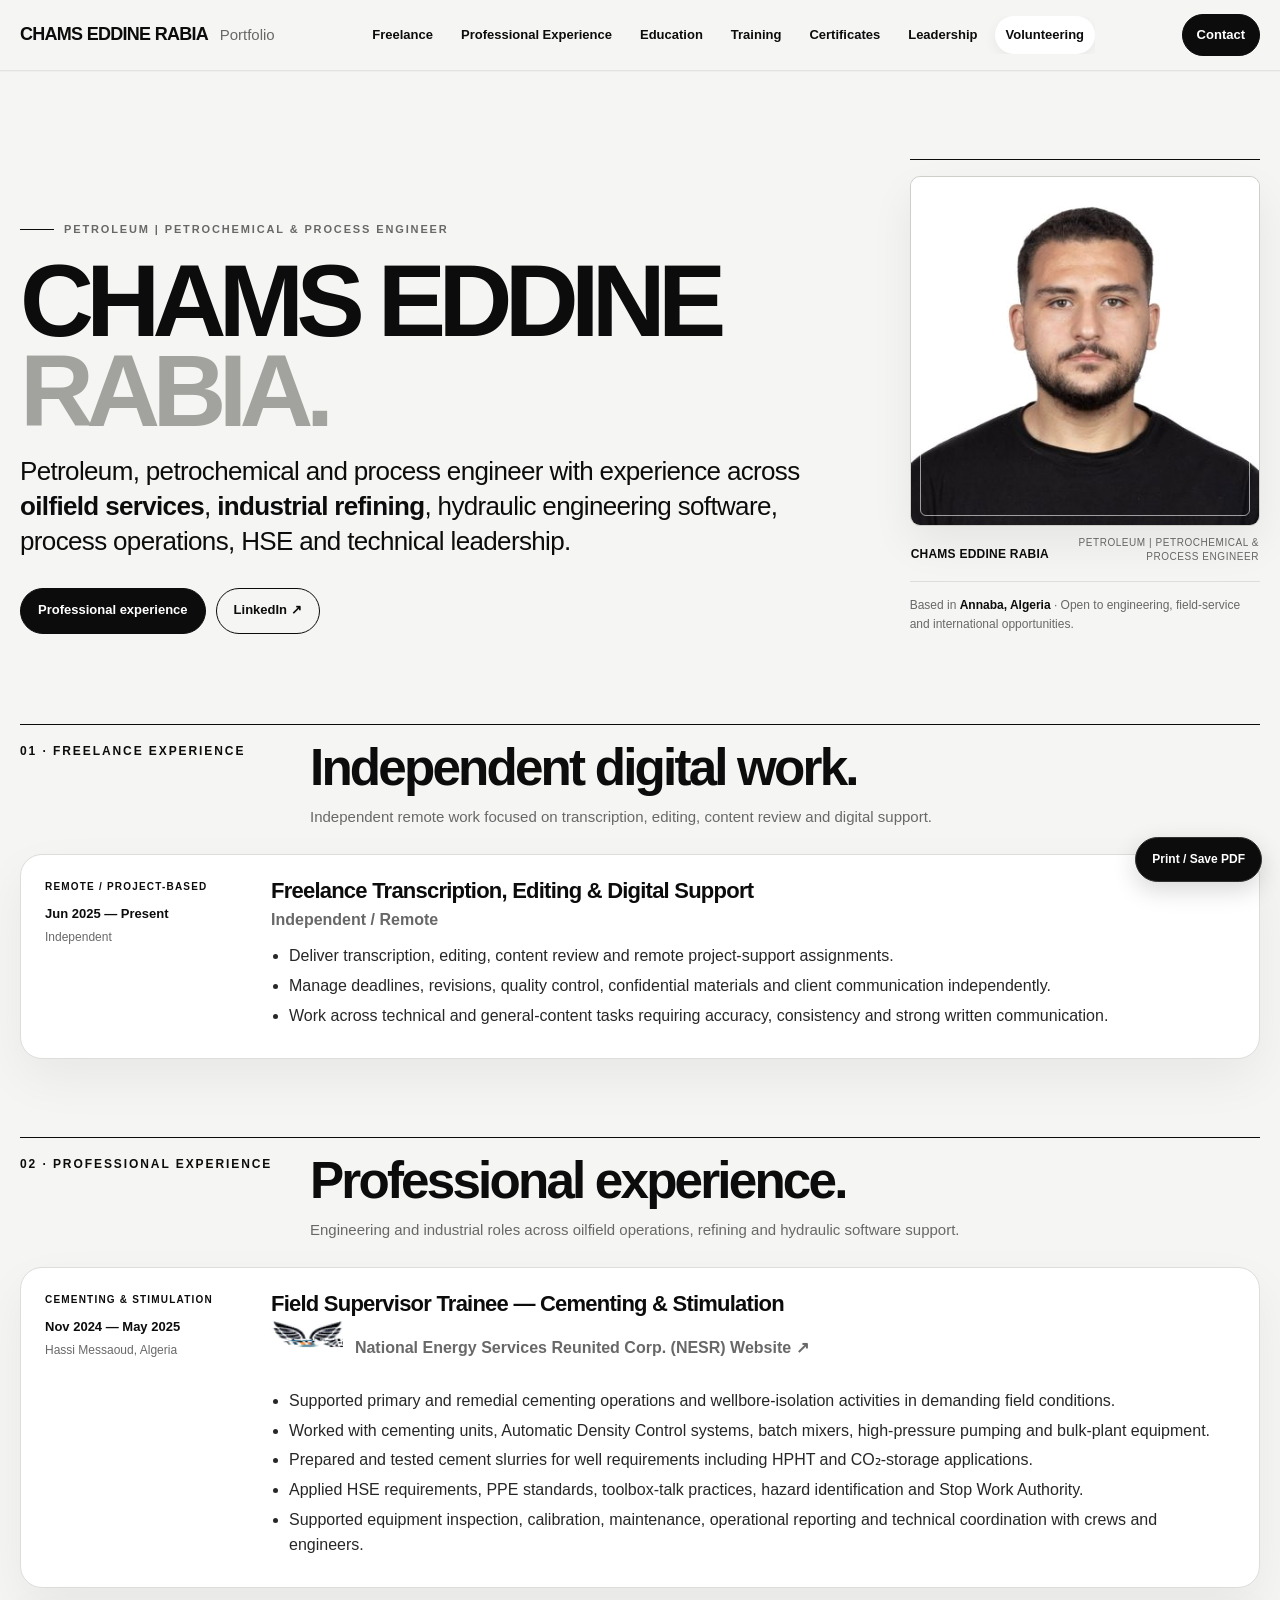
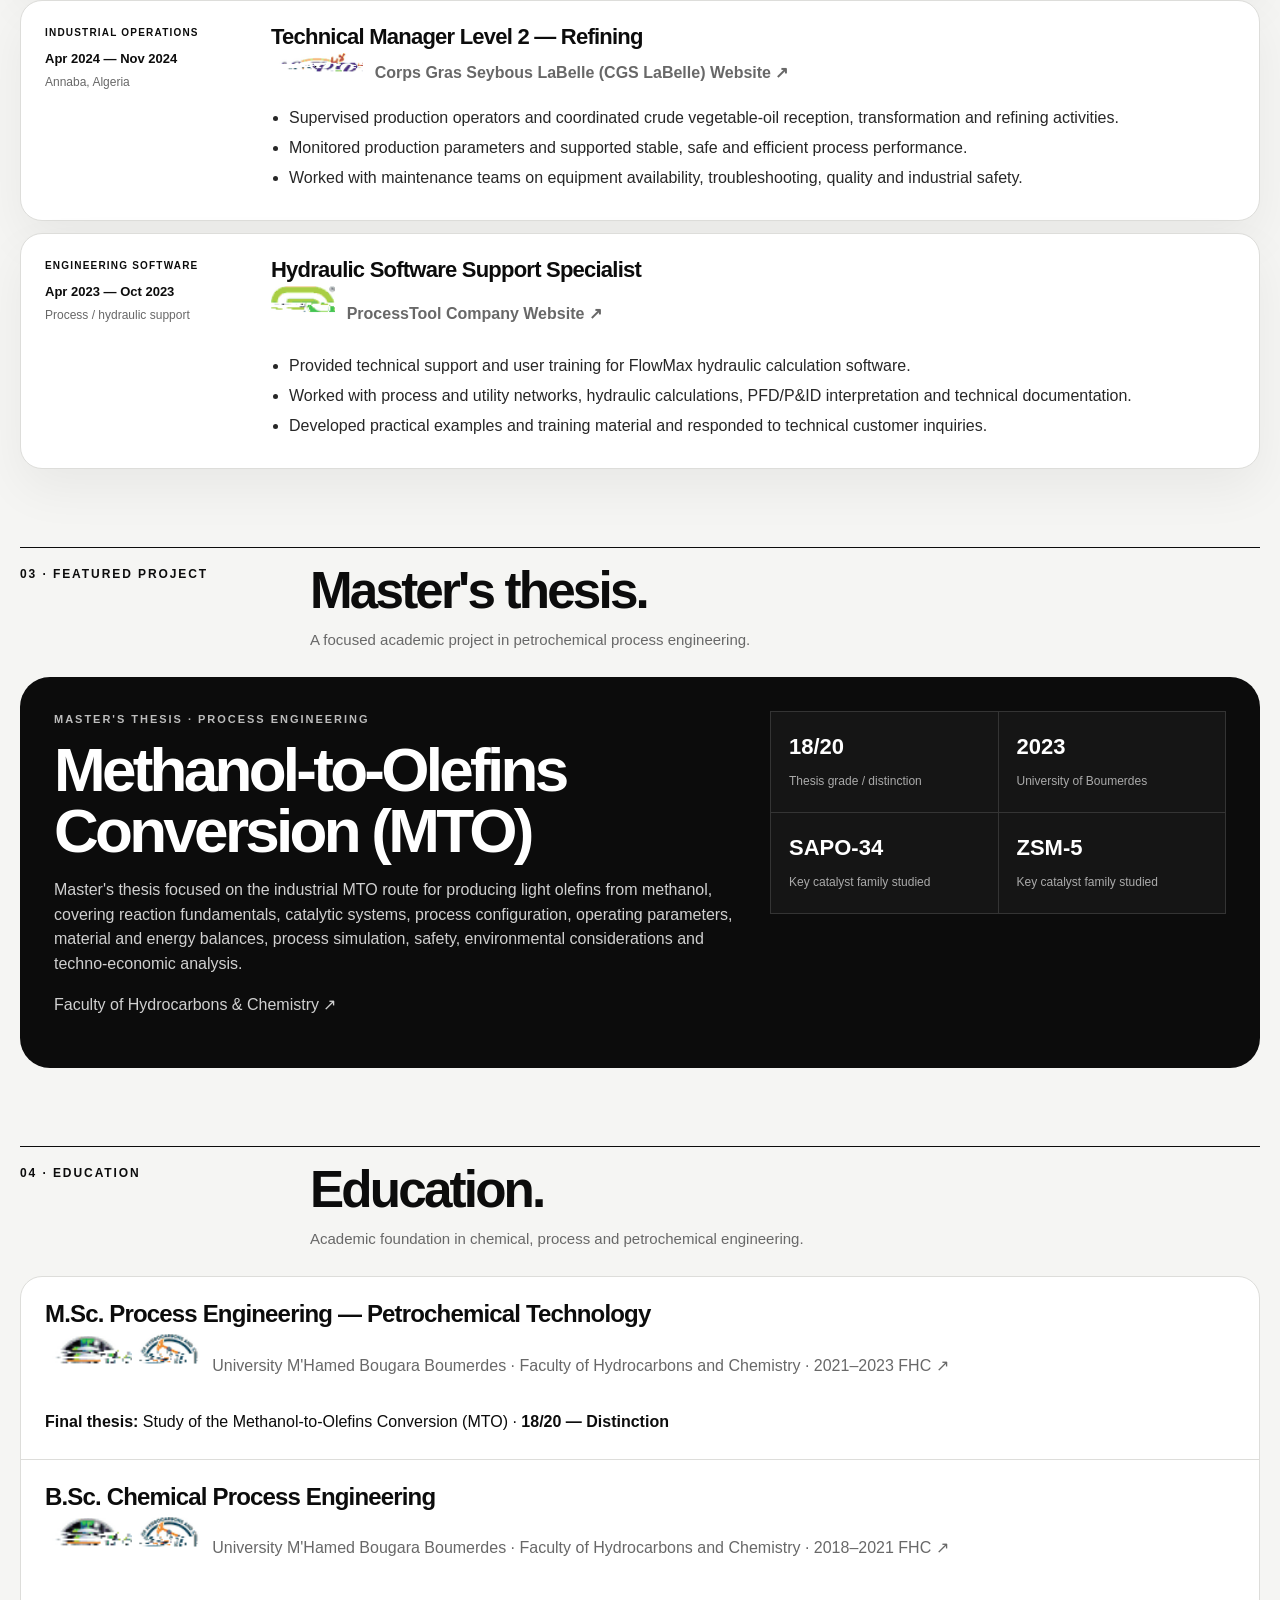
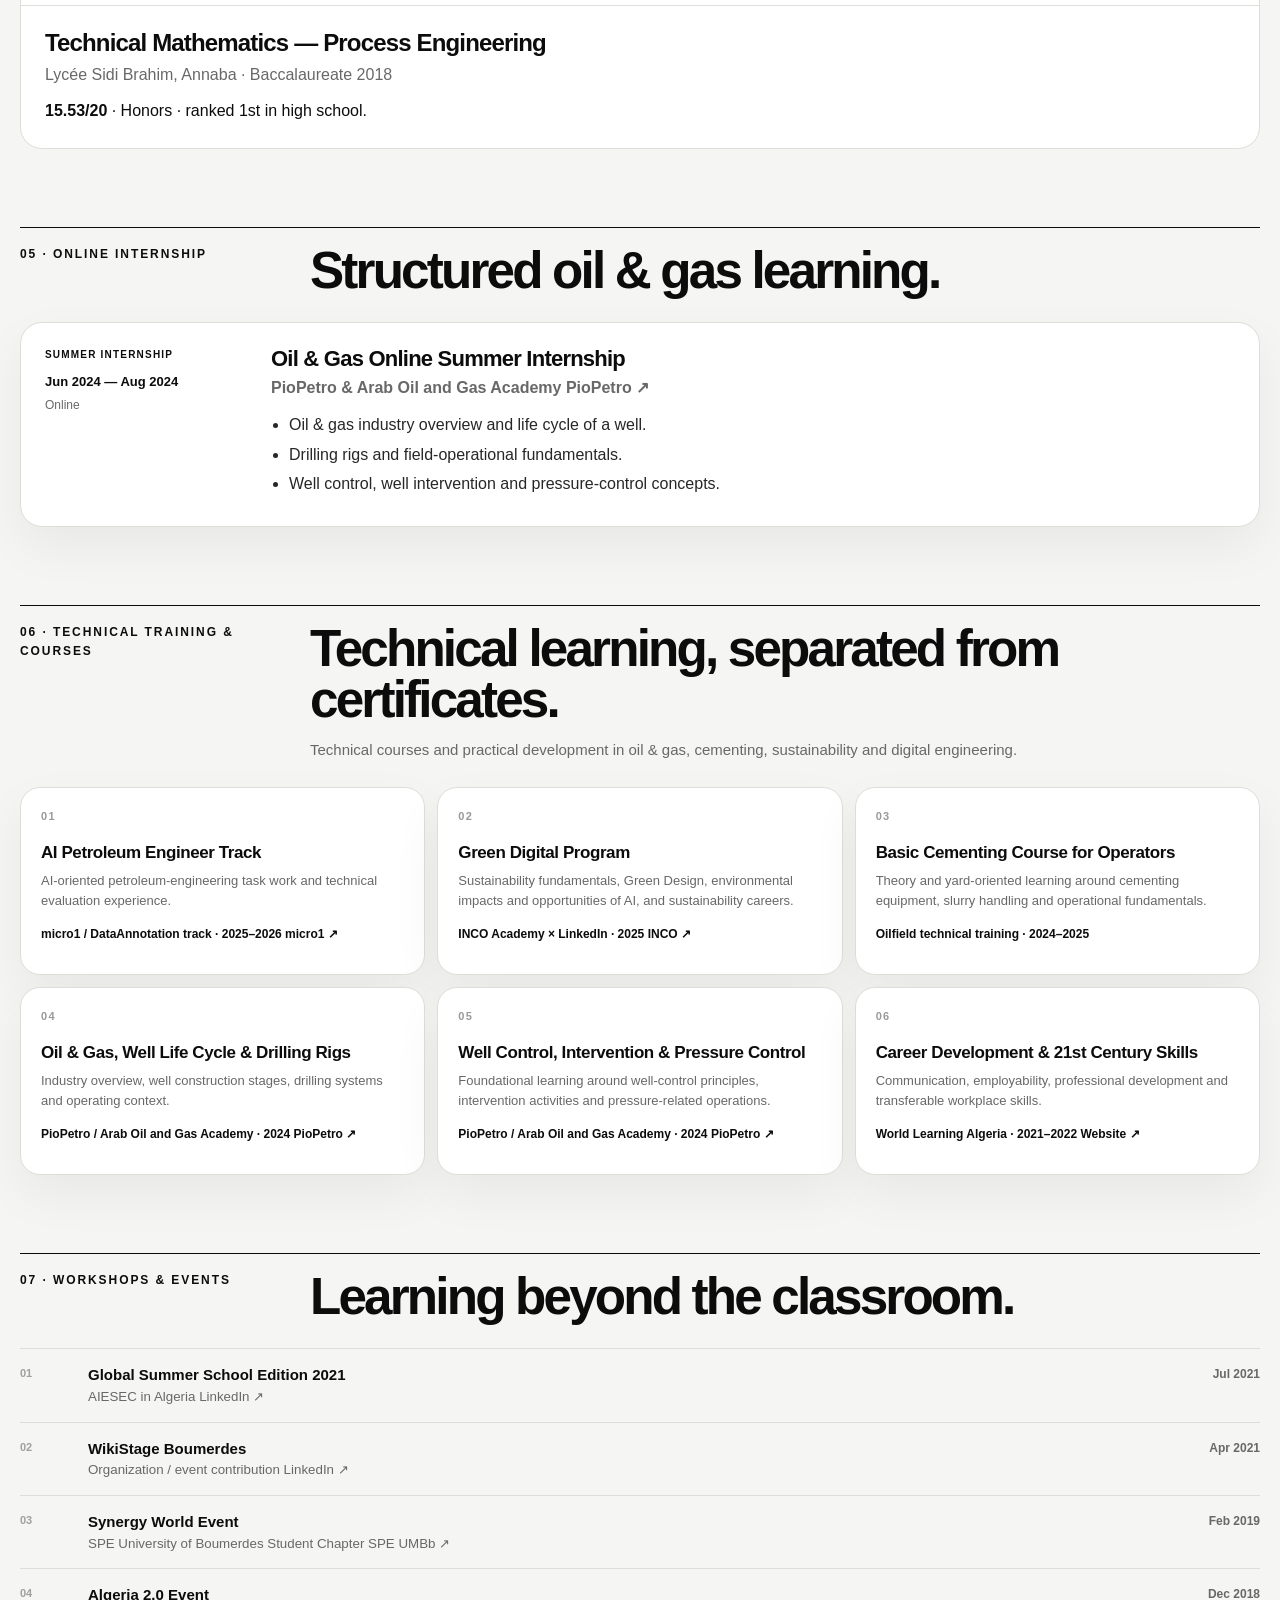
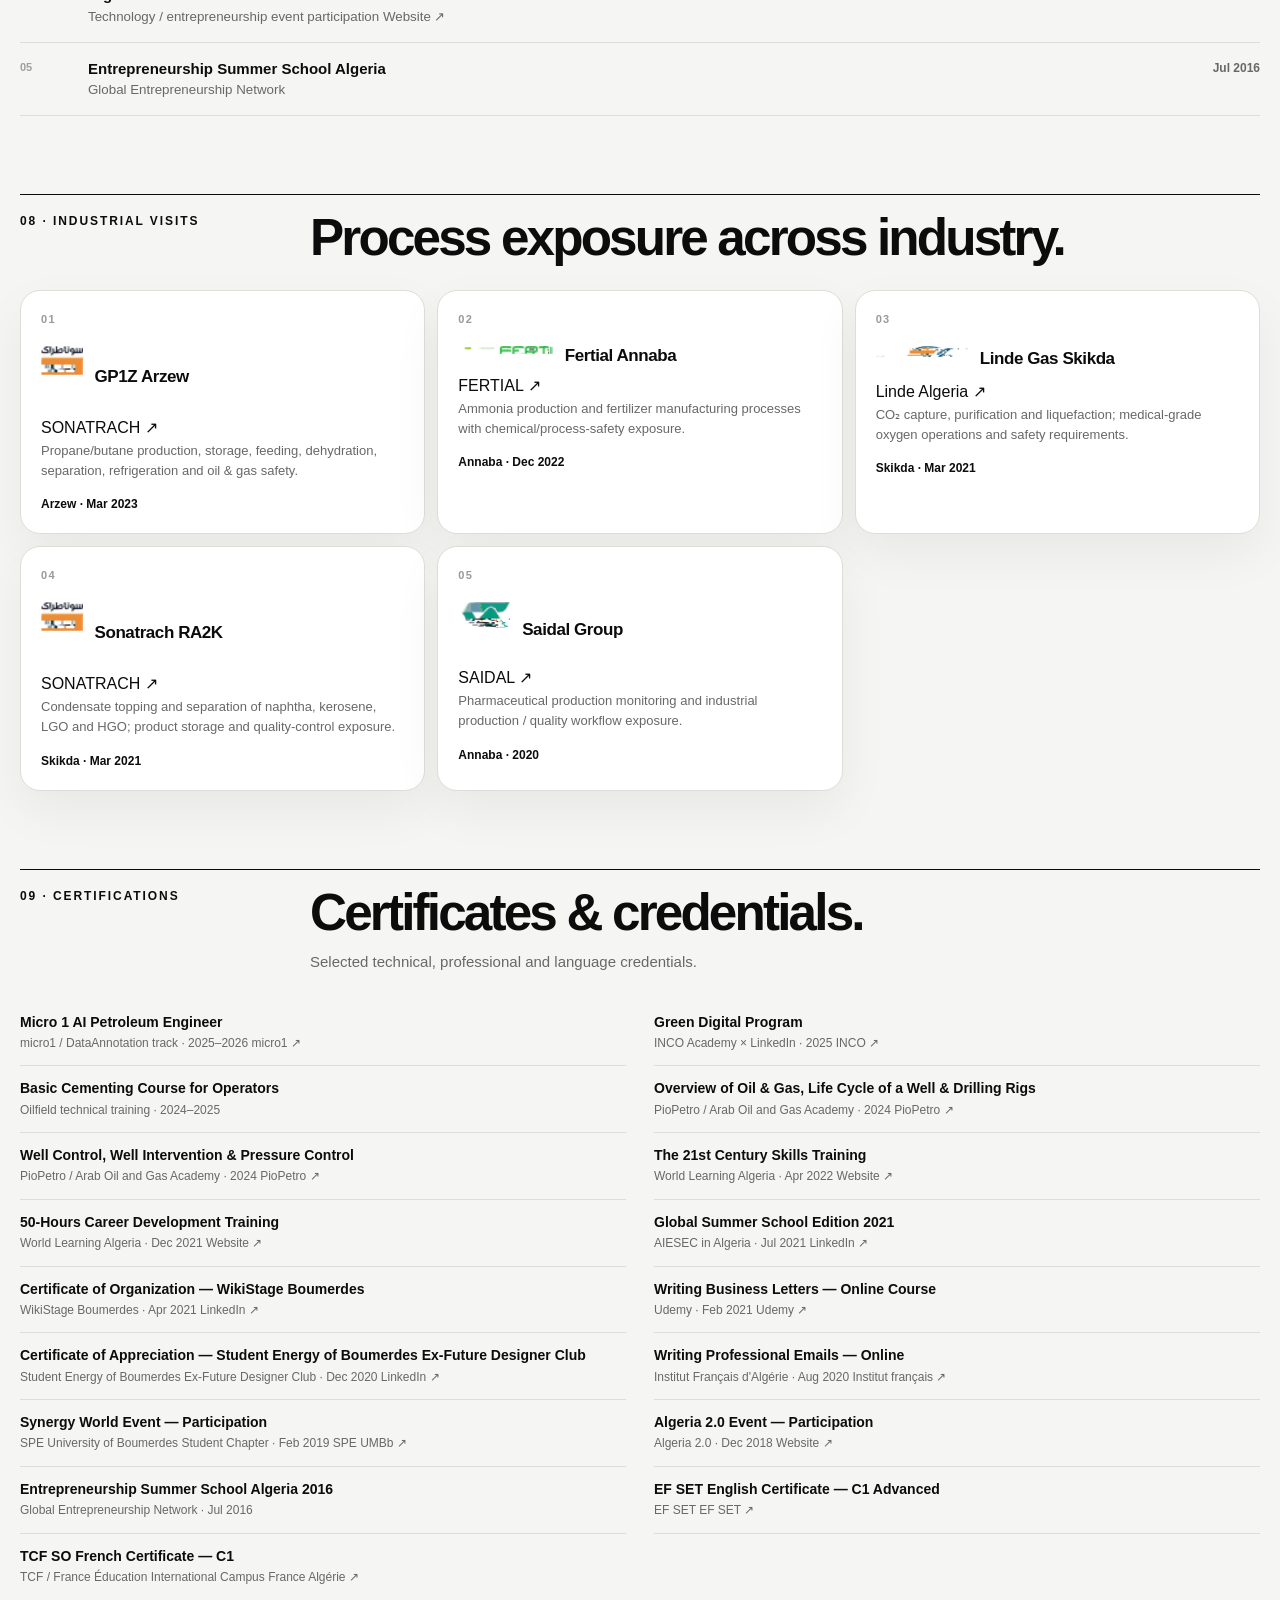
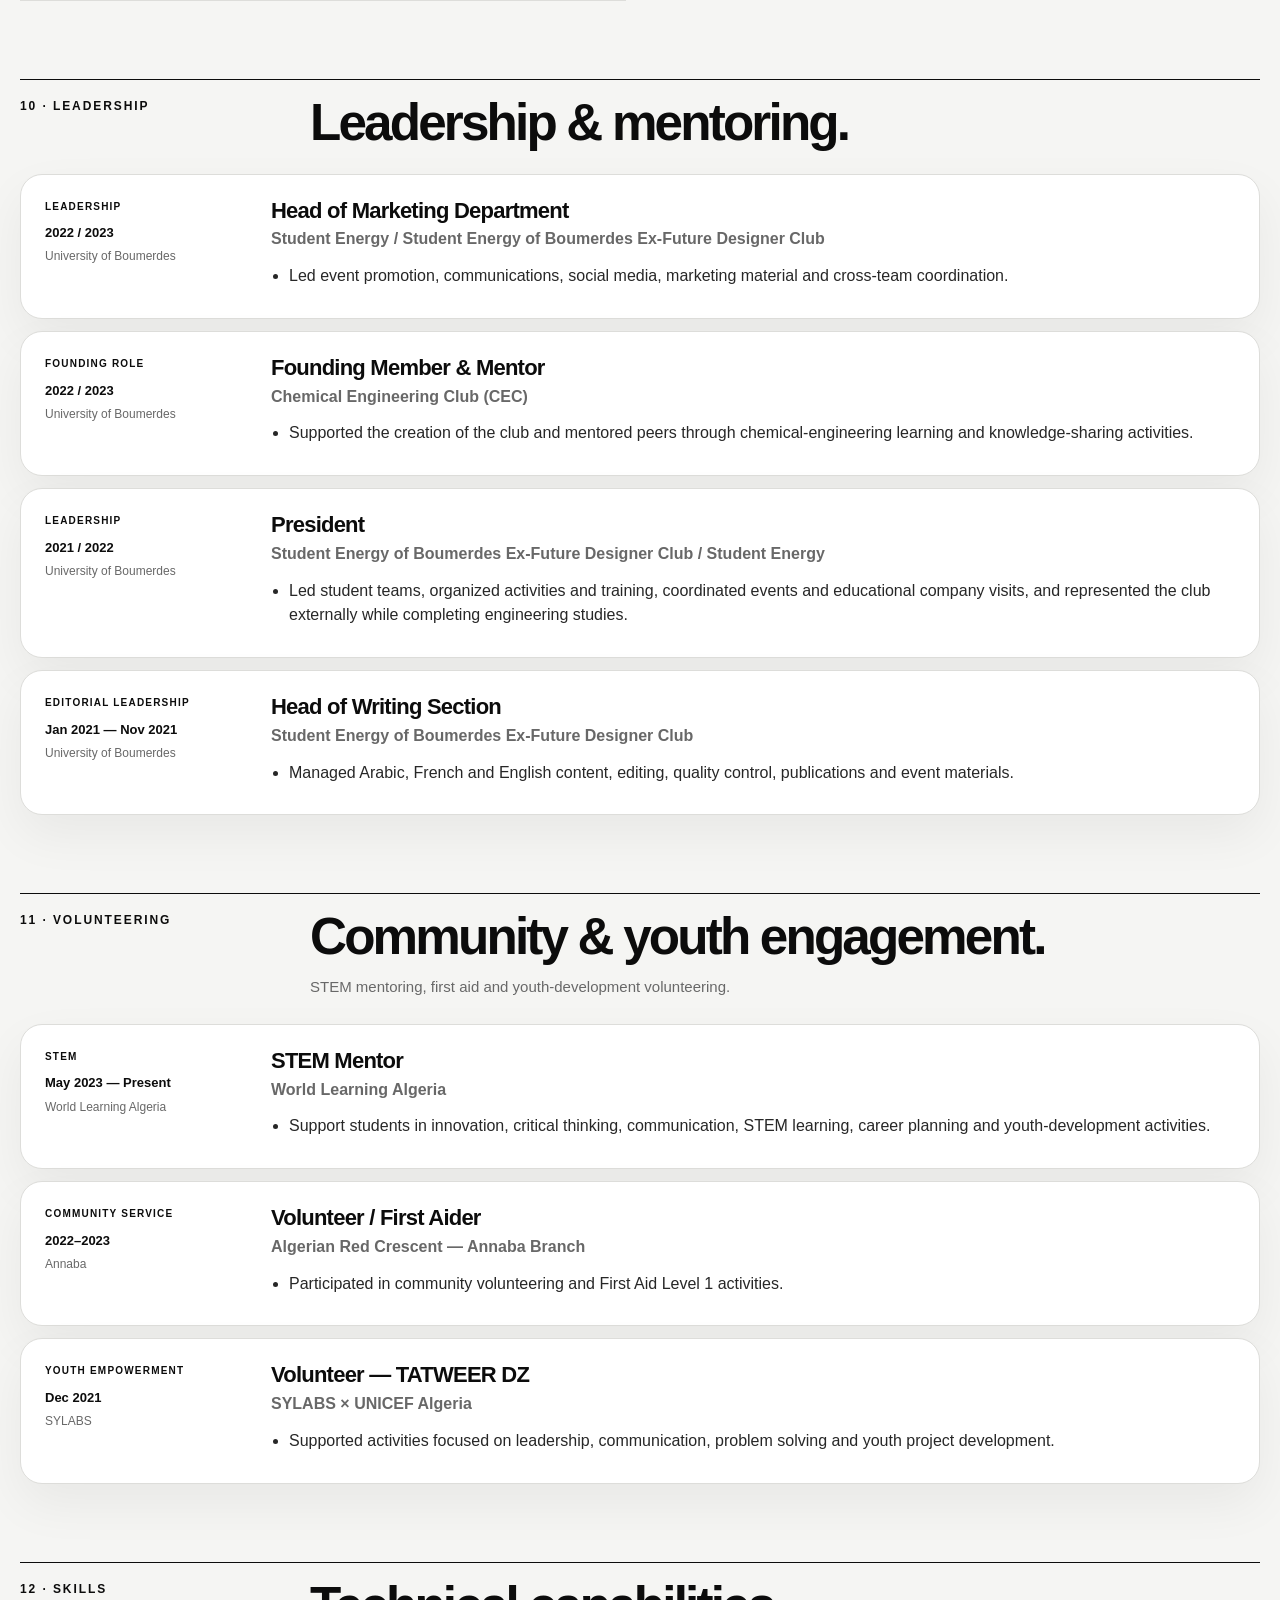
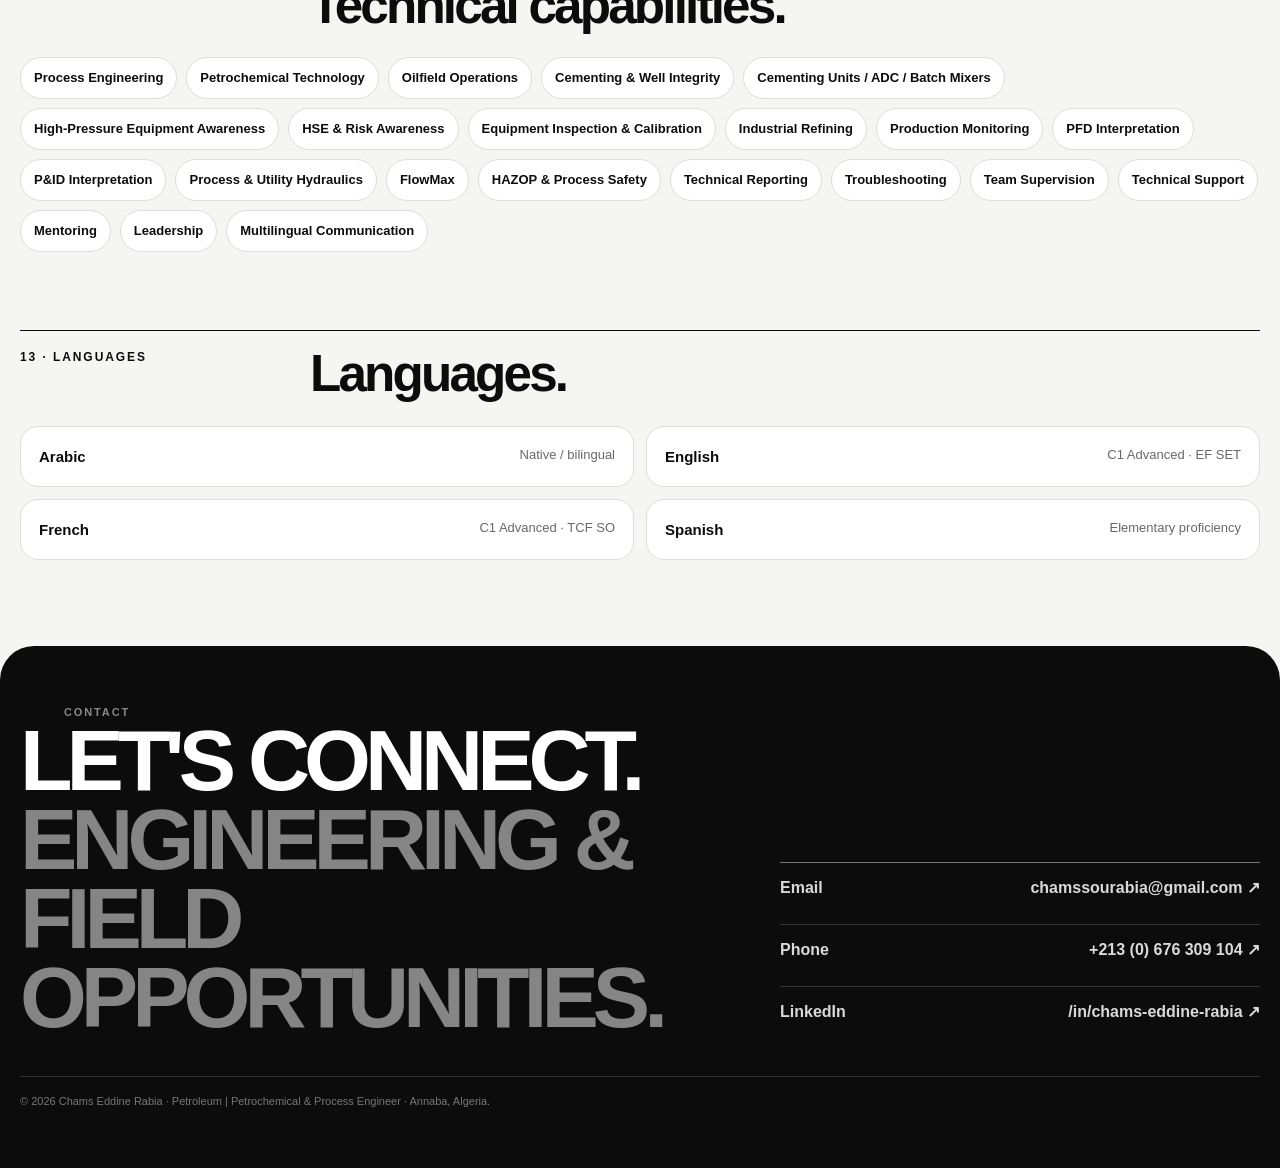
==== index.html @ 37d0efb0 "Force fresh logo assets on GitHub Pages" ====
<!DOCTYPE html>
<html lang="en">
<head>
<meta charset="UTF-8">
<meta name="viewport" content="width=device-width, initial-scale=1.0">
<meta name="theme-color" content="#0a0a0a">
<title>Chams Eddine Rabia | Petroleum | Petrochemical & Process Engineer</title>
<meta name="description" content="Professional digital portfolio of Chams Eddine Rabia — Petroleum | Petrochemical & Process Engineer with oilfield, refining, hydraulic software, technical training and leadership experience.">
<link rel="stylesheet" href="styles.css?v=20260911-3">
<link rel="stylesheet" href="enhancements.css?v=20260911-3">
<link rel="stylesheet" href="assets/logos/logos.css?v=20260911-3">
</head>
<body>
<div id="site-root"></div>
<script src="assets/photo.js?v=20260911-3"></script>
<script src="assets/logos/logos.js?v=20260911-3"></script>
<script src="enhancements.js?v=20260911-3"></script>
<script>
(async function(){
  const v='20260911-3';
  const files=["fragments/part-1.html","fragments/part-2.html","fragments/part-3.html","fragments/part-4.html","fragments/part-5.html"];
  const html=(await Promise.all(files.map(f=>fetch(f+'?v='+v,{cache:'no-store'}).then(r=>{if(!r.ok) throw new Error(f); return r.text();})))).join("\n");
  document.getElementById('site-root').innerHTML=html;
  const img=document.getElementById('profile-photo');
  if(img&&window.__profilePhoto) img.src='data:image/jpeg;base64,'+window.__profilePhoto;
  if(window.applyPortfolioLogos) window.applyPortfolioLogos();
  if(window.initPortfolioEnhancements) window.initPortfolioEnhancements();
})().catch(function(e){document.getElementById('site-root').innerHTML='<main style="font-family:Arial;padding:40px">Portfolio failed to load. Please refresh.</main>'; console.error(e);});
</script>
</body>
</html>
---- styles.css ----
:root{--bg:#f5f5f3;--paper:#ffffff;--ink:#0c0c0c;--muted:#686868;--line:#ddddda;--soft:#f2f2ef;--accent:#111111;--max:1240px;--radius:22px;--shadow:0 20px 50px rgba(0,0,0,.055);}*{box-sizing:border-box}html{scroll-behavior:smooth}body{margin:0;background:var(--bg);color:var(--ink);font-family:Inter,"Helvetica Neue",Arial,sans-serif;line-height:1.55;-webkit-font-smoothing:antialiased;}a{color:inherit;text-decoration:none}a:hover{opacity:.62}button{font:inherit}.shell{width:min(var(--max),calc(100% - 40px));margin:auto;}.topbar{position:sticky;top:0;z-index:50;background:rgba(245,245,243,.93);backdrop-filter:blur(18px);border-bottom:1px solid rgba(0,0,0,.08);}.topbar-inner{height:70px;display:flex;align-items:center;justify-content:space-between;gap:18px;}.brand{font-weight:900;letter-spacing:-.04em;font-size:18px;}.brand small{font-weight:500;color:var(--muted);margin-left:8px;letter-spacing:0;}.menu{display:flex;align-items:center;gap:6px;overflow:auto;scrollbar-width:none;}.menu::-webkit-scrollbar{display:none}.menu a{white-space:nowrap;font-size:13px;font-weight:700;padding:9px 11px;border-radius:999px;}.menu a:hover{background:#fff;opacity:1}.header-cta{border:1px solid var(--ink);background:var(--ink);color:white;padding:10px 14px;border-radius:999px;font-weight:800;font-size:13px;white-space:nowrap;}.hero{padding:88px 0 56px;}.hero-grid{display:grid;grid-template-columns:minmax(0,1.5fr) minmax(280px,.62fr);gap:42px;align-items:end;}.eyebrow{display:flex;align-items:center;gap:10px;text-transform:uppercase;letter-spacing:.17em;font-size:11px;font-weight:900;color:var(--muted);}.eyebrow::before{content:"";width:34px;height:1px;background:var(--ink);}.hero h1{margin:18px 0 18px;font-size:clamp(54px,8vw,108px);line-height:.88;letter-spacing:-.075em;max-width:930px;}.hero h1 span{display:block;color:#a2a29e;}.hero-copy{max-width:790px;font-size:clamp(18px,2.1vw,26px);letter-spacing:-.025em;line-height:1.35;}.hero-copy b{font-weight:850}.hero-actions{display:flex;flex-wrap:wrap;gap:10px;margin-top:28px;}.btn{display:inline-flex;align-items:center;justify-content:center;min-height:46px;padding:0 17px;border-radius:999px;border:1px solid var(--ink);font-size:13px;font-weight:850;}.btn.primary{background:var(--ink);color:white}.btn.light{background:transparent}.hero-aside{border-top:1px solid var(--ink);padding-top:16px;max-width:400px;justify-self:end;width:100%;}.status{margin-top:0;padding-top:14px;border-top:1px solid var(--line);font-size:12px;line-height:1.55;color:var(--muted);}.status b{color:var(--ink)}section.block{padding:34px 0 44px;scroll-margin-top:92px;}.section-head{display:grid;grid-template-columns:260px 1fr;gap:30px;align-items:start;border-top:1px solid var(--ink);padding-top:17px;margin-bottom:26px;}.section-label{font-size:12px;font-weight:900;letter-spacing:.16em;text-transform:uppercase;}.section-title{margin:0;font-size:clamp(30px,4vw,52px);letter-spacing:-.055em;line-height:1;}.section-intro{margin:12px 0 0;max-width:780px;color:var(--muted);font-size:15px;}.stack{display:grid;gap:12px;}.entry{background:var(--paper);border:1px solid var(--line);border-radius:var(--radius);box-shadow:var(--shadow);padding:24px;display:grid;grid-template-columns:200px minmax(0,1fr);gap:26px;}.entry:hover{transform:translateY(-2px);transition:.18s ease;box-shadow:0 24px 56px rgba(0,0,0,.075);}.entry-meta{font-size:12px;color:var(--muted);}.entry-meta .kind{color:var(--ink);font-weight:900;text-transform:uppercase;letter-spacing:.12em;font-size:10px;margin-bottom:9px;}.entry-meta b{display:block;color:var(--ink);font-size:13px;margin-bottom:4px;}.entry h3{margin:0 0 4px;font-size:22px;line-height:1.12;letter-spacing:-.035em;}.company{color:var(--muted);font-weight:700;margin-bottom:12px;}.entry ul{margin:0;padding-left:18px;color:#272727;}.entry li{margin:5px 0}.highlight{background:var(--ink);color:white;border-color:var(--ink);}.highlight .entry-meta,.highlight .company,.highlight ul{color:#d9d9d9}.highlight .entry-meta b,.highlight .entry-meta .kind{color:white}.project{background:var(--ink);color:white;border-radius:30px;padding:34px;display:grid;grid-template-columns:minmax(0,1.2fr) minmax(280px,.8fr);gap:32px;align-items:start;}.project .label{font-size:11px;text-transform:uppercase;letter-spacing:.18em;color:#bdbdbd;font-weight:900;}.project h3{font-size:clamp(32px,5vw,62px);line-height:.98;letter-spacing:-.06em;margin:12px 0 16px;}.project p{color:#d0d0d0;max-width:720px}.project-facts{display:grid;grid-template-columns:1fr 1fr;gap:1px;background:#343434;border:1px solid #343434;}.project-facts div{background:#151515;padding:18px;min-height:100px;}.project-facts strong{display:block;font-size:22px;margin-bottom:4px;}.project-facts span{color:#aaa;font-size:12px;}.cards{display:grid;grid-template-columns:repeat(3,minmax(0,1fr));gap:12px;}.card{background:var(--paper);border:1px solid var(--line);border-radius:20px;padding:20px;min-height:188px;box-shadow:var(--shadow);}.card .index{color:#9a9a96;font-size:11px;font-weight:900;letter-spacing:.12em;}.card h3{font-size:17px;line-height:1.18;letter-spacing:-.025em;margin:18px 0 8px;}.card p{color:var(--muted);font-size:13px;margin:0;}.card .date{margin-top:14px;font-size:12px;color:var(--ink);font-weight:800;}.mini-list{border-top:1px solid var(--line);}.mini{display:grid;grid-template-columns:52px minmax(0,1fr) 170px;gap:16px;padding:16px 0;border-bottom:1px solid var(--line);align-items:start;}.mini .num{font-size:11px;color:#a0a09c;font-weight:900;}.mini strong{display:block;font-size:15px;line-height:1.3;}.mini small{color:var(--muted);display:block;margin-top:3px;line-height:1.35;}.mini time{text-align:right;color:var(--muted);font-size:12px;font-weight:700;}.edu-grid{display:grid;grid-template-columns:1fr 1fr;gap:12px;}.edu{background:white;border:1px solid var(--line);border-radius:var(--radius);padding:24px;}.edu.primary{grid-column:1/-1;display:grid;grid-template-columns:1fr 240px;gap:22px;}.edu .degree{font-size:25px;font-weight:900;letter-spacing:-.035em;line-height:1.1;}.edu .school{color:var(--muted);margin-top:6px;}.gradebox{border-left:1px solid var(--line);padding-left:22px;}.gradebox strong{font-size:42px;letter-spacing:-.06em;display:block;}.gradebox span{color:var(--muted);font-size:12px}.academic-combined{padding:0;overflow:hidden;}.academic-row{padding:24px;border-bottom:1px solid var(--line);}.academic-row:last-child{border-bottom:0}.academic-row .degree{font-size:24px;font-weight:900;letter-spacing:-.035em;line-height:1.12;}.academic-row .school{color:var(--muted);margin-top:6px;}.academic-row p{margin:12px 0 0;}.certs{display:grid;grid-template-columns:1fr 1fr;gap:0 28px;}.cert{display:grid;grid-template-columns:1fr;gap:10px;padding:13px 0;border-bottom:1px solid var(--line);}.cert .n{display:none;font-size:11px;color:#a4a4a0;font-weight:900;padding-top:2px;}.cert strong{display:block;font-size:14px;line-height:1.3;}.cert span{display:block;color:var(--muted);font-size:12px;margin-top:3px;}.skill-cloud{display:flex;flex-wrap:wrap;gap:9px;}.skill{border:1px solid var(--line);background:white;border-radius:999px;padding:10px 13px;font-size:13px;font-weight:720;}.two-col{display:grid;grid-template-columns:1fr 1fr;gap:12px;}.language{background:white;border:1px solid var(--line);border-radius:18px;padding:18px;display:flex;justify-content:space-between;gap:20px;}.language strong{font-size:15px}.language span{color:var(--muted);font-size:13px}.contact{margin-top:42px;background:var(--ink);color:white;border-radius:34px 34px 0 0;padding:58px 0;}.contact-grid{display:grid;grid-template-columns:1.2fr .8fr;gap:40px;}.contact h2{margin:0;font-size:clamp(42px,7vw,86px);line-height:.92;letter-spacing:-.07em;}.contact h2 span{color:#858585}.contact-links{display:grid;align-content:end;gap:10px;}.contact-links a{border-top:1px solid #343434;padding:13px 0;color:#d9d9d9;font-weight:650;display:flex;justify-content:space-between;gap:20px;}.contact-links a:first-child{border-top:1px solid #777}.footer-note{margin-top:38px;padding-top:16px;border-top:1px solid #303030;font-size:11px;color:#777;}.print{position:fixed;right:18px;bottom:18px;z-index:60;border:1px solid #303030;background:var(--ink);color:white;border-radius:999px;padding:12px 16px;font-size:12px;font-weight:850;cursor:pointer;box-shadow:0 8px 24px rgba(0,0,0,.16);}.portrait-card{width:380px;max-width:100%;margin:0 0 18px auto;background:transparent;border:0;border-radius:0;overflow:visible;box-shadow:none;position:relative;}.portrait-wrap{width:380px;max-width:100%;aspect-ratio:1/1;background:#ecece9;overflow:hidden;border:1px solid #cfcfca;border-radius:10px;position:relative;}.portrait-wrap::after{content:"";position:absolute;inset:9px;border:1px solid rgba(255,255,255,.58);border-radius:6px;pointer-events:none;}.portrait-wrap img{width:100%;height:100%;object-fit:cover;object-position:center 34%;display:block;filter:grayscale(8%) contrast(1.02);}.portrait-caption{display:grid;grid-template-columns:1fr auto;align-items:end;gap:18px;padding:10px 1px 0;}.portrait-caption strong{font-size:12px;font-weight:850;letter-spacing:.02em;text-transform:uppercase;}.portrait-caption span{max-width:190px;font-size:10px;line-height:1.35;color:var(--muted);text-align:right;text-transform:uppercase;letter-spacing:.055em;}@media(max-width:1000px){.hero-grid,.project,.contact-grid{grid-template-columns:1fr}.portrait-card{margin-left:0}.section-head{grid-template-columns:190px 1fr}.cards{grid-template-columns:1fr 1fr}}@media(max-width:760px){.shell{width:min(100% - 24px,var(--max))}.menu{display:none}.brand small{display:none}.hero{padding:58px 0 38px}.hero h1{font-size:clamp(48px,17vw,78px)}.section-head{grid-template-columns:1fr;gap:8px}.entry{grid-template-columns:1fr;gap:12px}.cards,.edu-grid,.certs,.two-col{grid-template-columns:1fr}.edu.primary{grid-template-columns:1fr}.gradebox{border-left:0;border-top:1px solid var(--line);padding:16px 0 0}.mini{grid-template-columns:34px 1fr}.mini time{grid-column:2;text-align:left}.project-facts{grid-template-columns:1fr}.quick{grid-template-columns:1fr 1fr}}@media print{body{background:white}.topbar,.print{display:none!important}.shell{width:100%;max-width:none}.hero{padding:20px 0 30px}.hero h1{font-size:60px}section.block{break-inside:auto;padding:20px 0}.entry,.card,.edu,.project{box-shadow:none;break-inside:avoid}.contact{border-radius:0}}
---- enhancements.css ----
/* Professional interaction layer — intentionally subtle, no gradients or flashy effects */

:root{
  --ease-out:cubic-bezier(.22,1,.36,1);
  --ease-standard:cubic-bezier(.4,0,.2,1);
}

::selection{background:#111;color:#fff}

a,.btn,.header-cta,.entry,.card,.edu,.academic-row,.mini,.cert,.skill,.language,.portrait-wrap img,.project-facts div{
  transition:transform .28s var(--ease-out),box-shadow .28s var(--ease-out),border-color .28s var(--ease-standard),background-color .28s var(--ease-standard),color .28s var(--ease-standard),opacity .28s var(--ease-standard);
}

a:focus-visible,button:focus-visible{
  outline:2px solid #111;
  outline-offset:4px;
}

.topbar{box-shadow:0 1px 0 rgba(0,0,0,.025)}
.topbar::after{
  content:"";
  position:absolute;
  left:0;
  bottom:-1px;
  height:2px;
  width:var(--scroll-progress,0%);
  background:#111;
  pointer-events:none;
  transition:width .08s linear;
}

.menu a{position:relative}
.menu a.is-active{background:#fff;opacity:1;box-shadow:0 4px 14px rgba(0,0,0,.055)}

.btn:hover,.header-cta:hover{transform:translateY(-2px);opacity:1}
.btn.primary:hover,.header-cta:hover{box-shadow:0 10px 24px rgba(0,0,0,.15)}
.btn.light:hover{background:#fff}

.entry:hover,.card:hover,.edu:hover{
  transform:translateY(-4px);
  border-color:#c8c8c3;
  box-shadow:0 24px 58px rgba(0,0,0,.08);
}

.card:hover .index{color:#111}
.academic-row:hover{background:#fafaf8}
.mini:hover{background:rgba(255,255,255,.48)}
.cert:hover{transform:translateX(4px)}
.cert:hover strong{color:#000}
.skill:hover{transform:translateY(-2px);border-color:#bdbdb8;box-shadow:0 8px 18px rgba(0,0,0,.045)}
.language:hover{transform:translateY(-3px);border-color:#c7c7c2;box-shadow:0 12px 28px rgba(0,0,0,.055)}
.project-facts div:hover{background:#1b1b1b;transform:translateY(-2px)}

.portrait-wrap{box-shadow:0 18px 44px rgba(0,0,0,.065)}
.portrait-wrap:hover img{transform:scale(1.025)}

.section-head{position:relative}
.section-label{transition:color .3s ease}
section.block:hover .section-label{color:#3d3d3d}

/* Hero entrance */
body.motion-ready .hero .eyebrow,
body.motion-ready .hero h1,
body.motion-ready .hero-copy,
body.motion-ready .hero-actions,
body.motion-ready .hero-aside{
  opacity:0;
  transform:translateY(18px);
}
body.motion-ready.hero-visible .hero .eyebrow,
body.motion-ready.hero-visible .hero h1,
body.motion-ready.hero-visible .hero-copy,
body.motion-ready.hero-visible .hero-actions,
body.motion-ready.hero-visible .hero-aside{
  opacity:1;
  transform:none;
  transition:opacity .8s var(--ease-out),transform .8s var(--ease-out);
}
body.motion-ready.hero-visible .hero h1{transition-delay:.07s}
body.motion-ready.hero-visible .hero-copy{transition-delay:.14s}
body.motion-ready.hero-visible .hero-actions{transition-delay:.21s}
body.motion-ready.hero-visible .hero-aside{transition-delay:.12s}

/* Scroll reveal */
body.motion-ready .reveal{
  opacity:0;
  transform:translateY(22px);
}
body.motion-ready .reveal.is-visible{
  opacity:1;
  transform:none;
  transition:opacity .72s var(--ease-out),transform .72s var(--ease-out);
  transition-delay:var(--reveal-delay,0ms);
}

.contact-links a:hover{opacity:1;color:#fff;transform:translateX(4px)}
.print:hover{transform:translateY(-2px);box-shadow:0 12px 30px rgba(0,0,0,.22)}

@media(max-width:760px){
  .entry:hover,.card:hover,.edu:hover,.language:hover,.skill:hover{transform:none}
  body.motion-ready .reveal{transform:translateY(14px)}
}

@media(prefers-reduced-motion:reduce){
  html{scroll-behavior:auto}
  *,*::before,*::after{animation-duration:.001ms!important;animation-iteration-count:1!important;transition-duration:.001ms!important;scroll-behavior:auto!important}
  body.motion-ready .reveal,
  body.motion-ready .hero .eyebrow,
  body.motion-ready .hero h1,
  body.motion-ready .hero-copy,
  body.motion-ready .hero-actions,
  body.motion-ready .hero-aside{opacity:1!important;transform:none!important}
}
---- assets/logos/logos.css ----
.org-logo{display:inline-block;flex:0 0 auto;background-repeat:no-repeat;background-origin:border-box;background-clip:border-box;image-rendering:auto}.company-logo-row{display:flex;align-items:center;gap:12px;flex-wrap:wrap}.company-logo-row>span:not(.org-logo){min-width:0}.education-school-row{display:flex;align-items:center;gap:12px;flex-wrap:wrap}.education-logo-pair{display:inline-flex;align-items:center;gap:6px;flex:0 0 auto}.visit-title-row{display:flex;align-items:center;gap:10px;flex-wrap:wrap}.visit-title-row .org-logo{margin-right:2px}@media(max-width:760px){.company-logo-row{gap:9px}.education-school-row{align-items:flex-start;gap:9px}.education-logo-pair{gap:5px}.visit-title-row{gap:8px}}
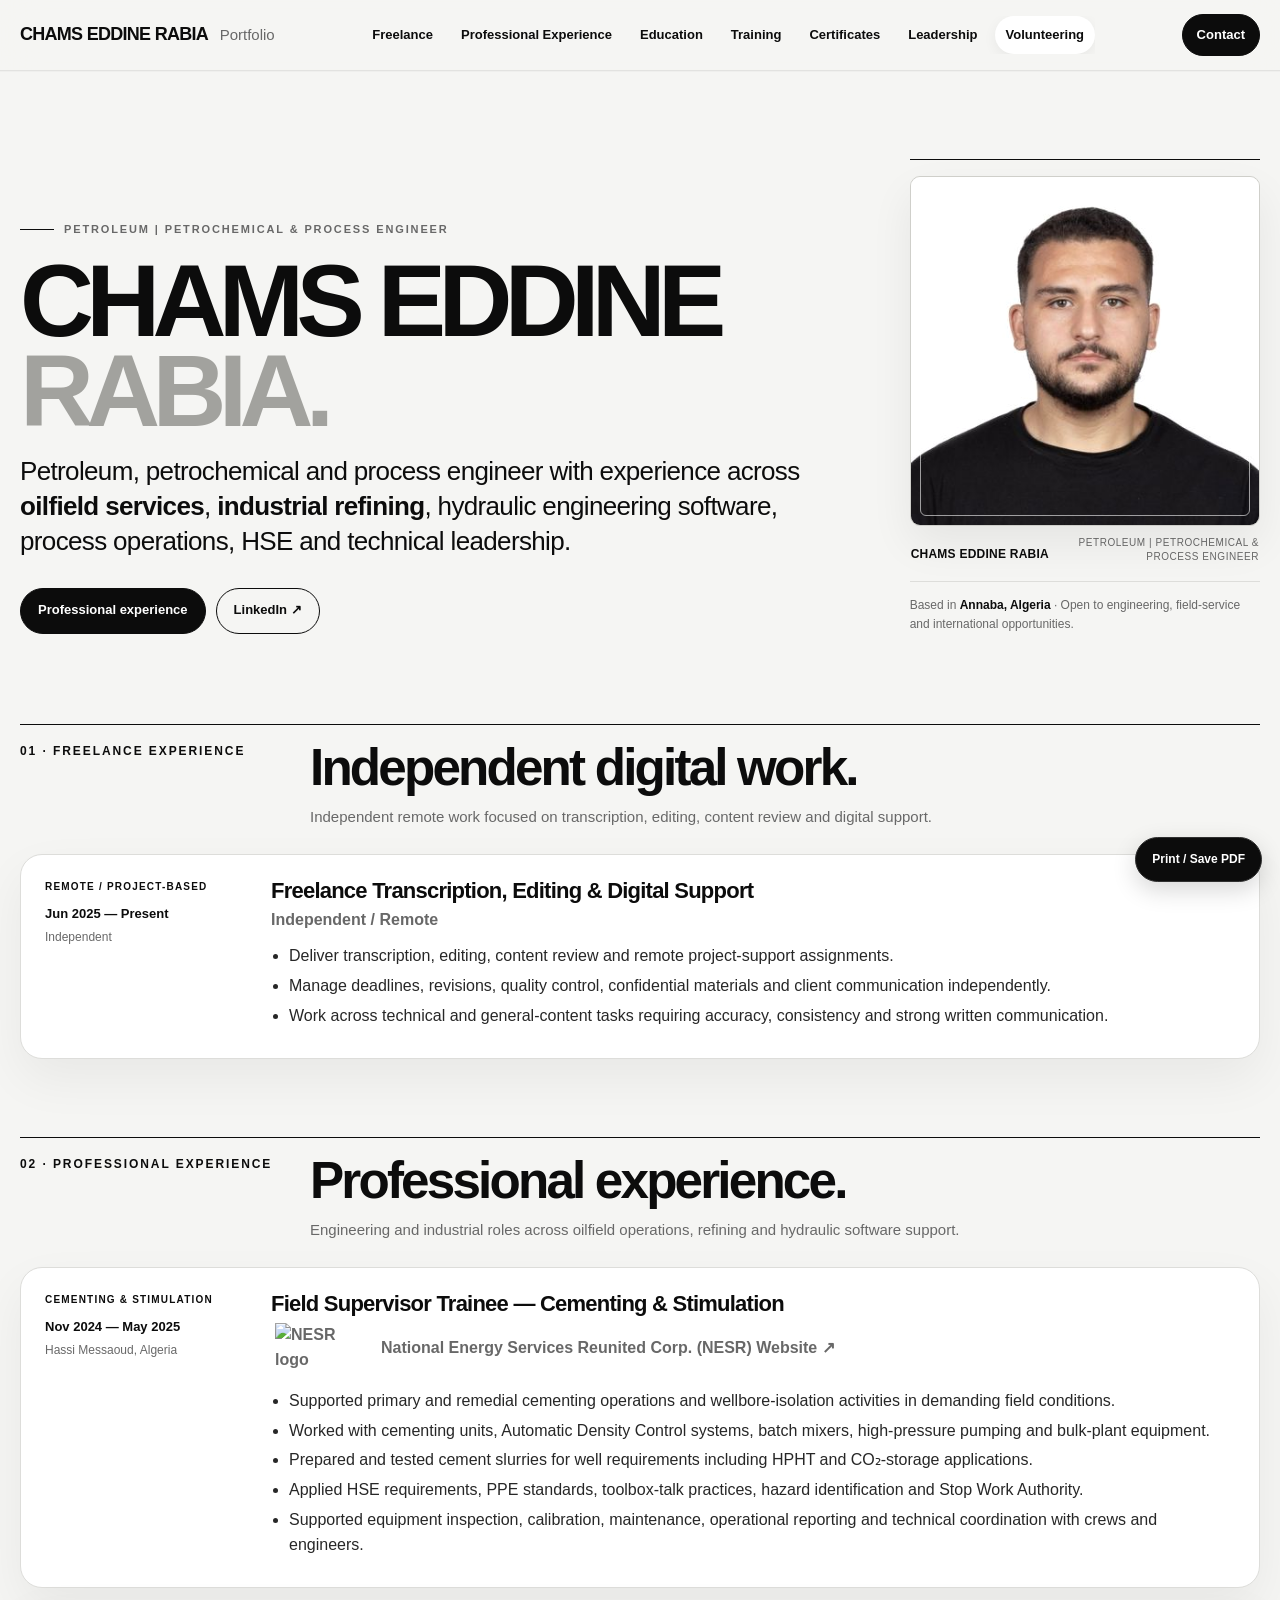
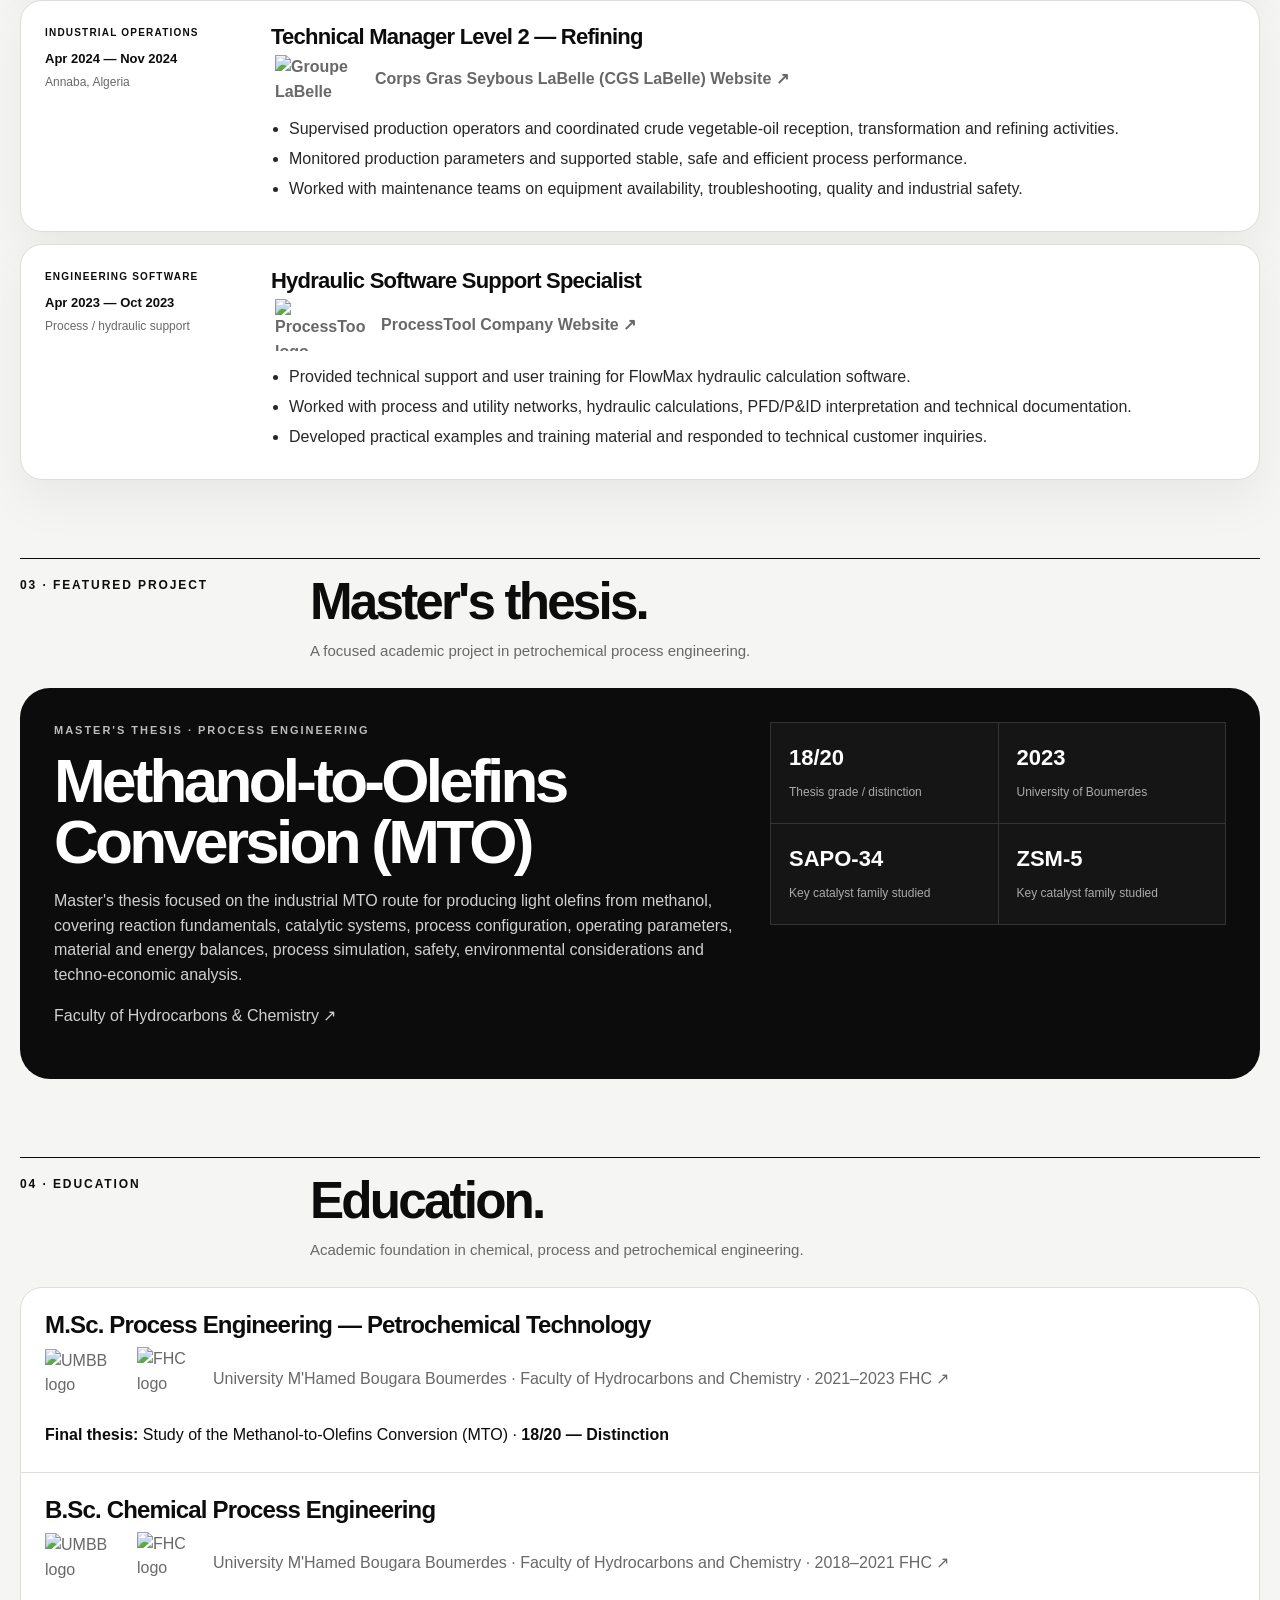
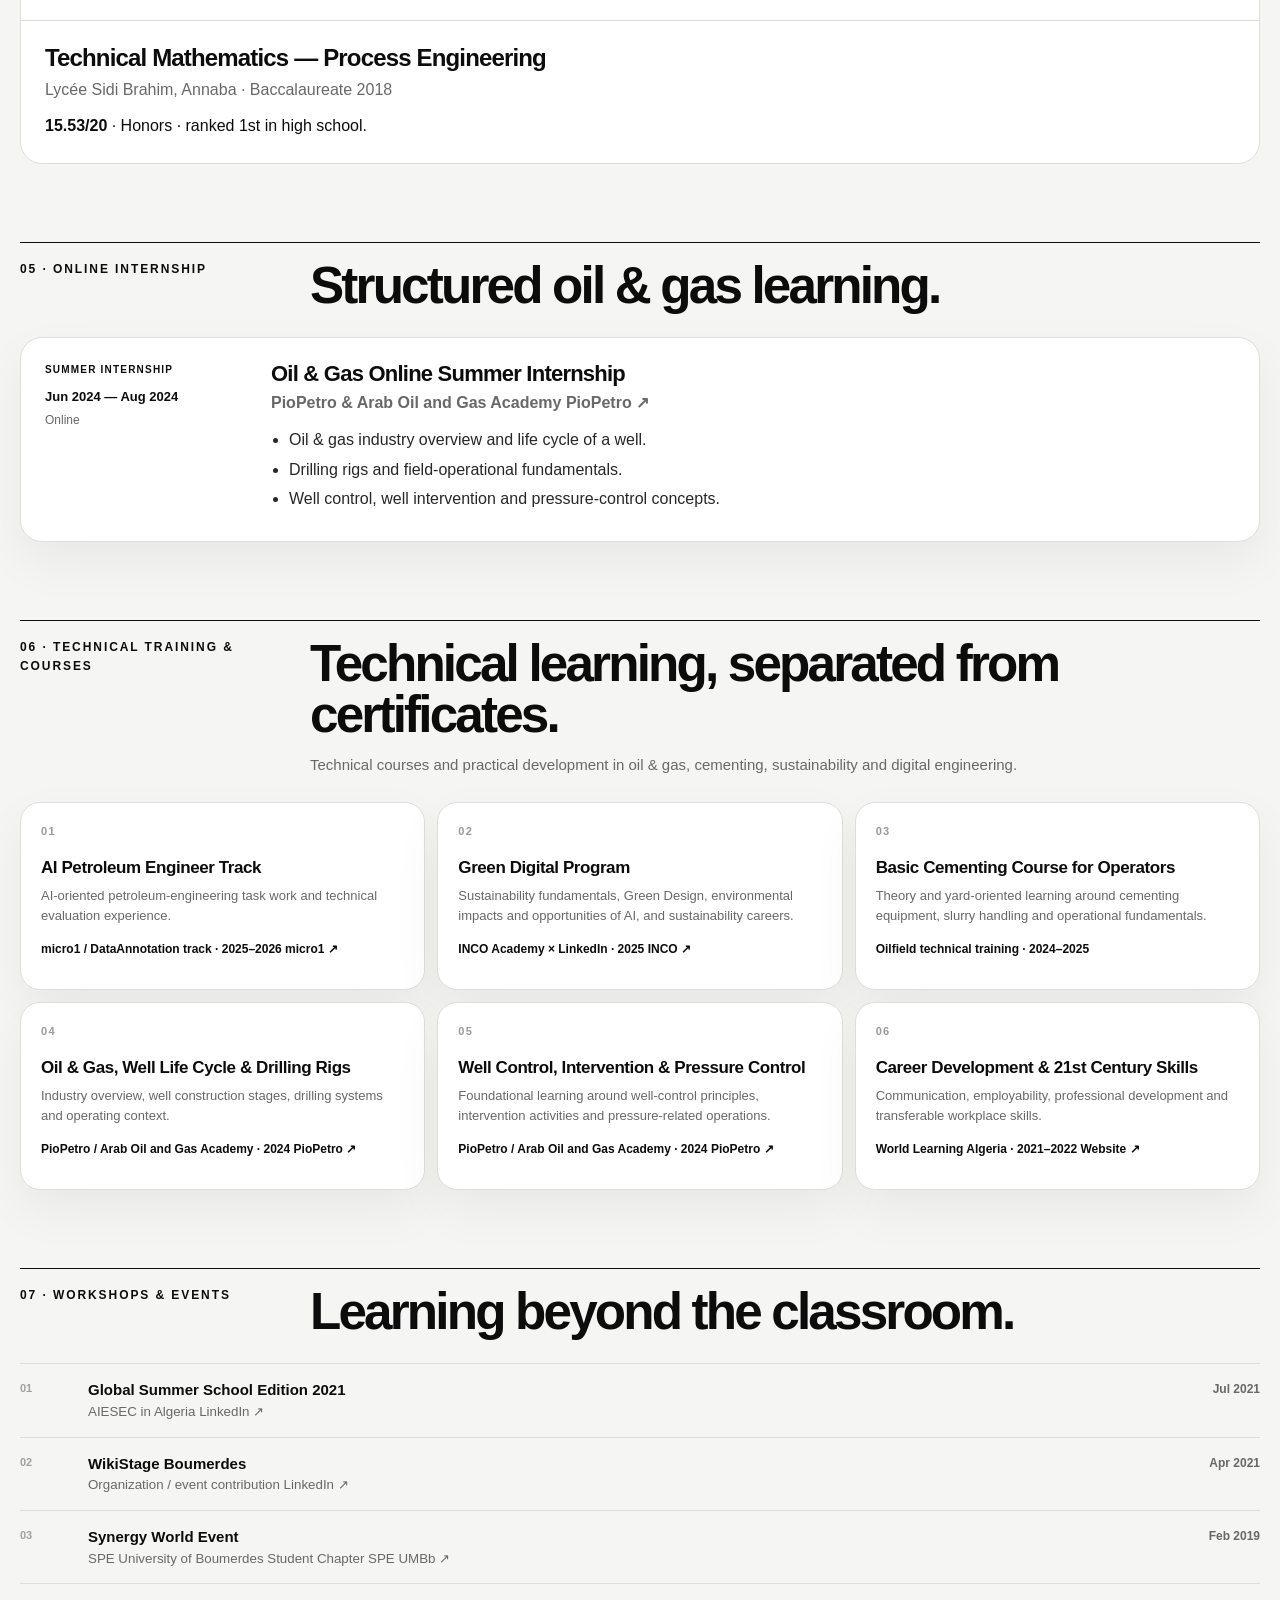
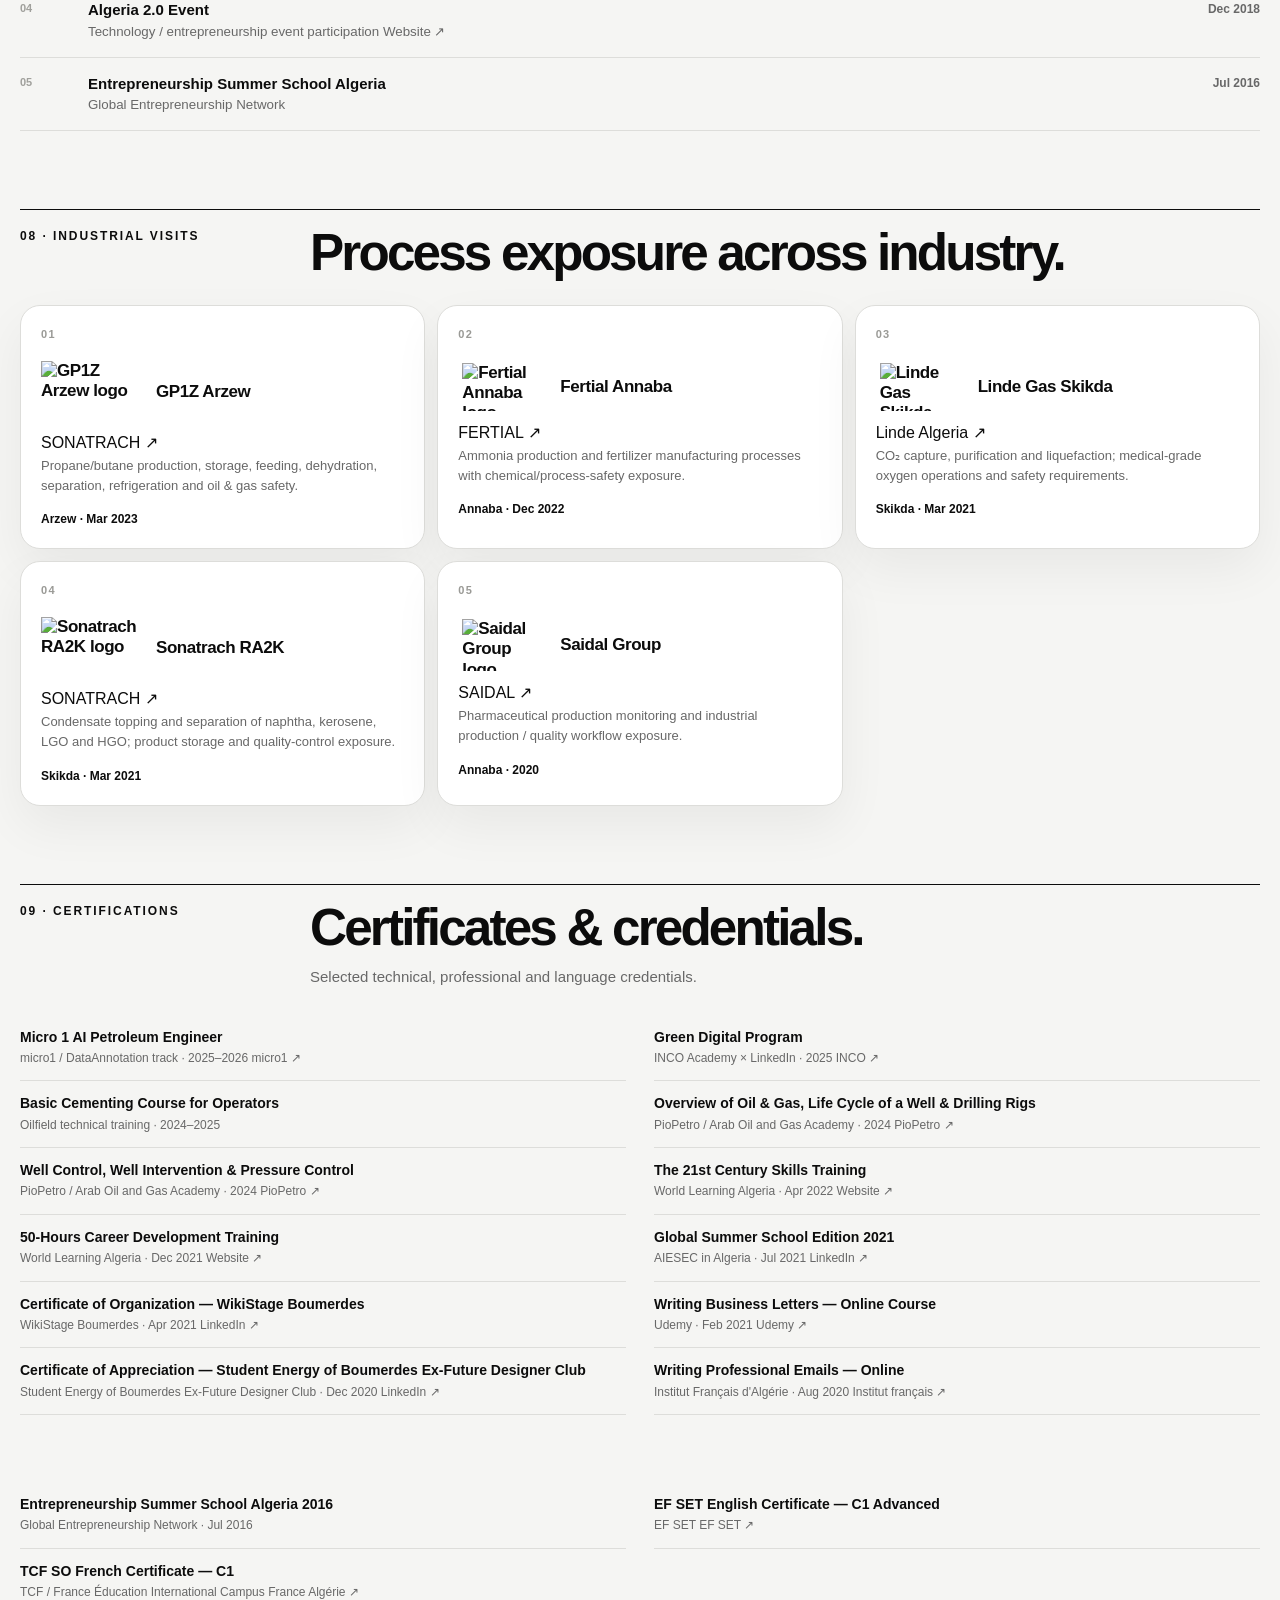
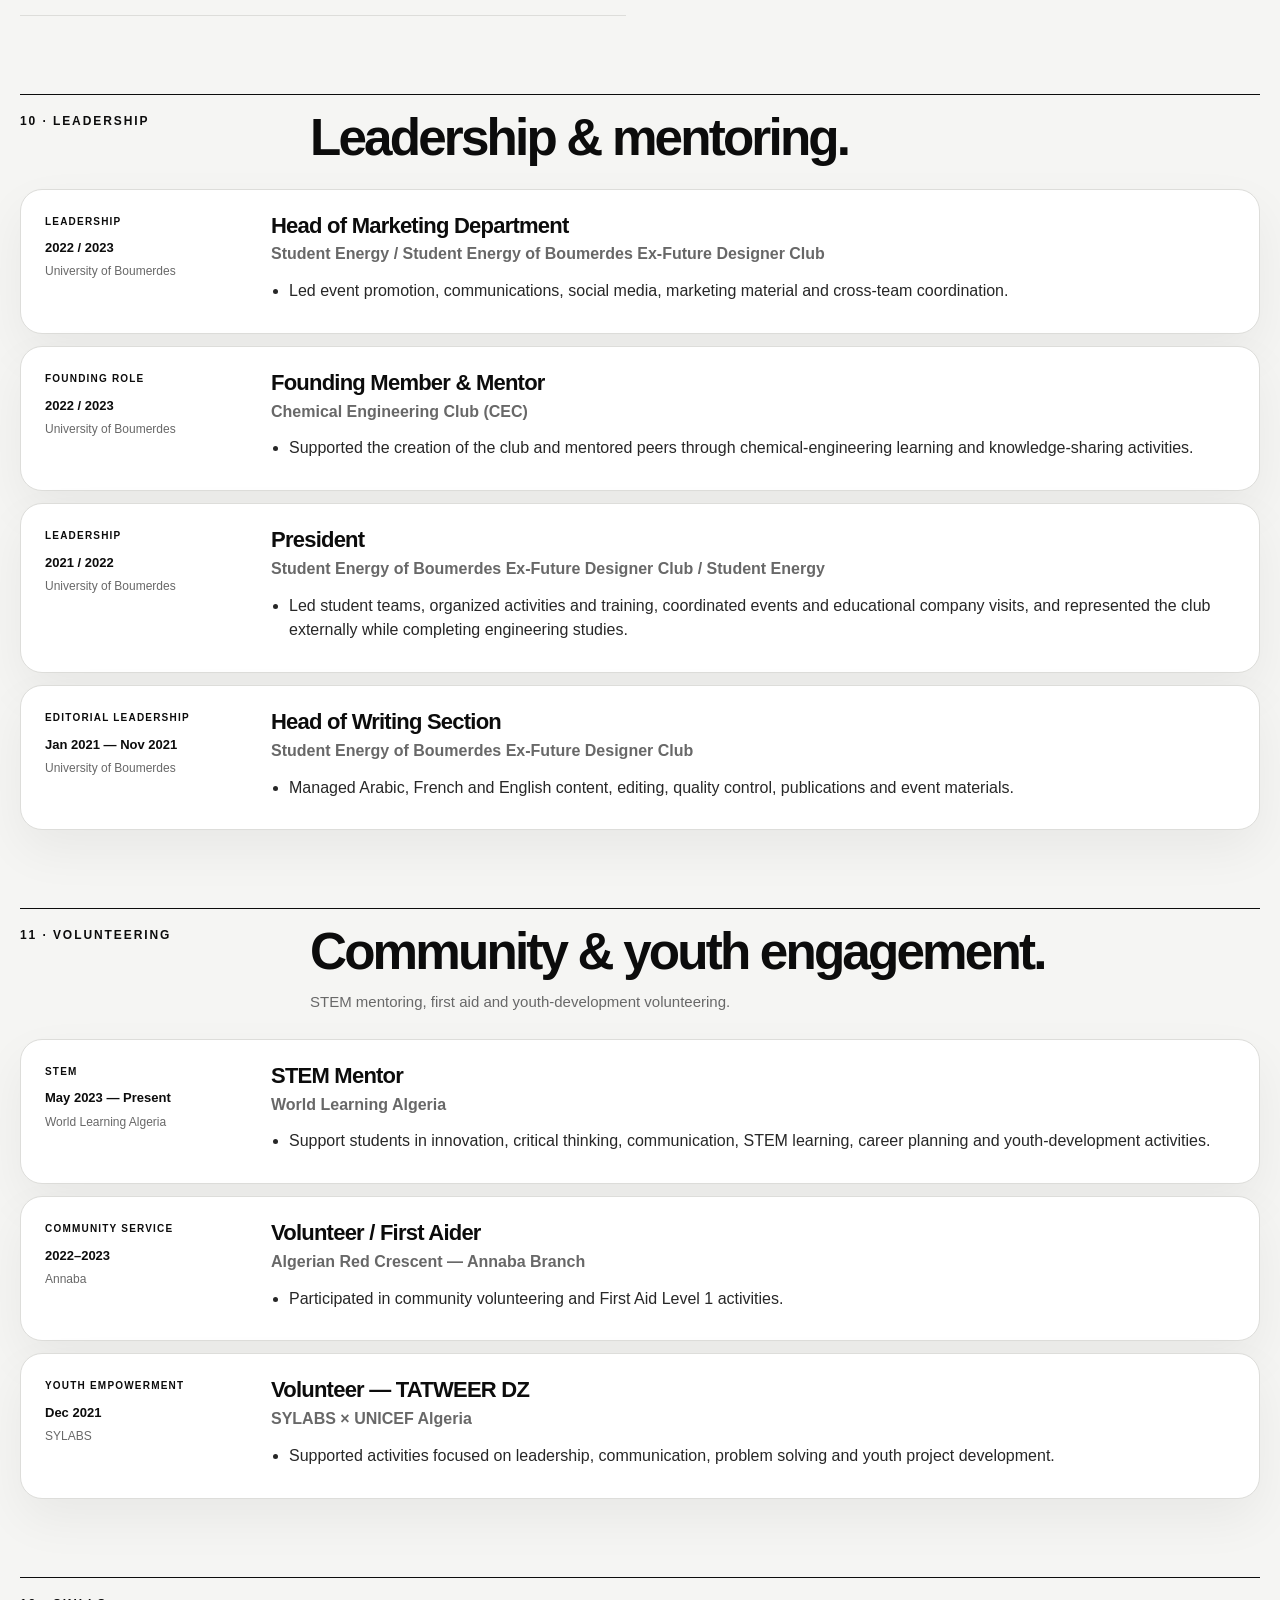
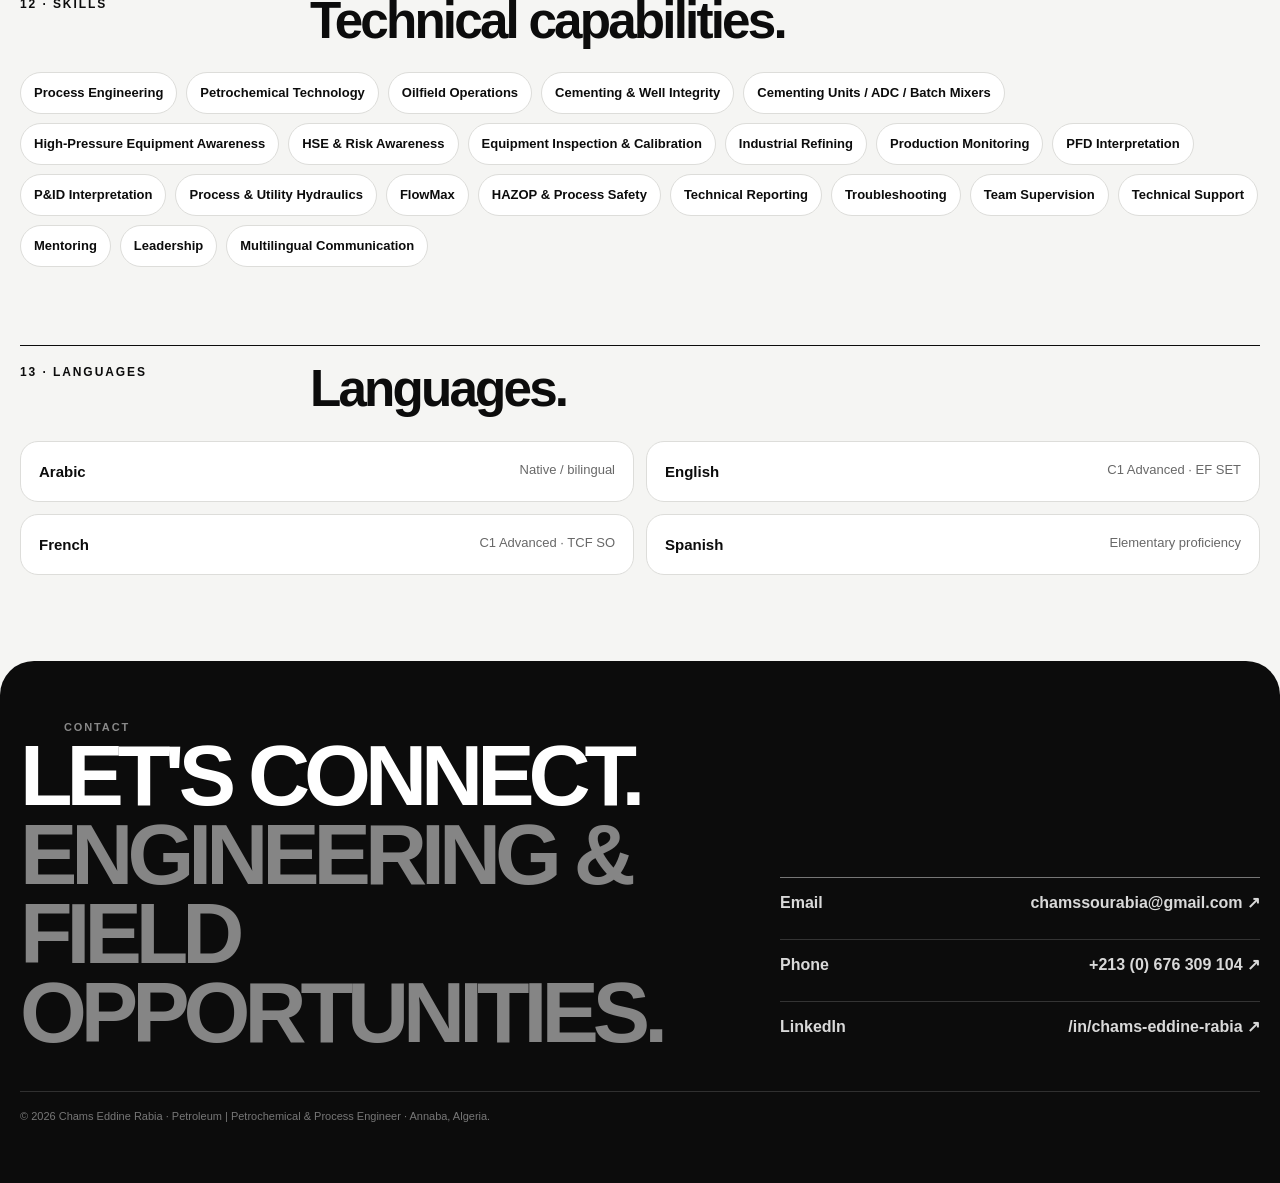
==== commit 518ba42e: "Load generated local PNG logos directly" ====
--- a/index.html
+++ b/index.html
@@ -6,24 +6,22 @@
 <meta name="theme-color" content="#0a0a0a">
 <title>Chams Eddine Rabia | Petroleum | Petrochemical & Process Engineer</title>
 <meta name="description" content="Professional digital portfolio of Chams Eddine Rabia — Petroleum | Petrochemical & Process Engineer with oilfield, refining, hydraulic software, technical training and leadership experience.">
-<link rel="stylesheet" href="styles.css?v=20260911-3">
-<link rel="stylesheet" href="enhancements.css?v=20260911-3">
-<link rel="stylesheet" href="assets/logos/logos.css?v=20260911-3">
+<link rel="stylesheet" href="styles.css?v=20260911-5">
+<link rel="stylesheet" href="enhancements.css?v=20260911-5">
+<link rel="stylesheet" href="assets/logos/logos.css?v=20260911-5">
 </head>
 <body>
 <div id="site-root"></div>
-<script src="assets/photo.js?v=20260911-3"></script>
-<script src="assets/logos/logos.js?v=20260911-3"></script>
-<script src="enhancements.js?v=20260911-3"></script>
+<script src="assets/photo.js?v=20260911-5"></script>
+<script src="enhancements.js?v=20260911-5"></script>
 <script>
 (async function(){
-  const v='20260911-3';
+  const v='20260911-5';
   const files=["fragments/part-1.html","fragments/part-2.html","fragments/part-3.html","fragments/part-4.html","fragments/part-5.html"];
   const html=(await Promise.all(files.map(f=>fetch(f+'?v='+v,{cache:'no-store'}).then(r=>{if(!r.ok) throw new Error(f); return r.text();})))).join("\n");
   document.getElementById('site-root').innerHTML=html;
   const img=document.getElementById('profile-photo');
   if(img&&window.__profilePhoto) img.src='data:image/jpeg;base64,'+window.__profilePhoto;
-  if(window.applyPortfolioLogos) window.applyPortfolioLogos();
   if(window.initPortfolioEnhancements) window.initPortfolioEnhancements();
 })().catch(function(e){document.getElementById('site-root').innerHTML='<main style="font-family:Arial;padding:40px">Portfolio failed to load. Please refresh.</main>'; console.error(e);});
 </script>
--- a/assets/logos/logos.css
+++ b/assets/logos/logos.css
@@ -1 +1 @@
-.org-logo{display:inline-block;flex:0 0 auto;background-repeat:no-repeat;background-origin:border-box;background-clip:border-box;image-rendering:auto}.company-logo-row{display:flex;align-items:center;gap:12px;flex-wrap:wrap}.company-logo-row>span:not(.org-logo){min-width:0}.education-school-row{display:flex;align-items:center;gap:12px;flex-wrap:wrap}.education-logo-pair{display:inline-flex;align-items:center;gap:6px;flex:0 0 auto}.visit-title-row{display:flex;align-items:center;gap:10px;flex-wrap:wrap}.visit-title-row .org-logo{margin-right:2px}@media(max-width:760px){.company-logo-row{gap:9px}.education-school-row{align-items:flex-start;gap:9px}.education-logo-pair{gap:5px}.visit-title-row{gap:8px}}+.brand-row{display:flex;align-items:center;gap:12px;flex-wrap:wrap}.brand-logo{width:92px;height:52px;object-fit:contain;object-position:center center;flex:0 0 auto;padding:2px 4px;border:0;border-radius:0;background:transparent}.company.brand-row{margin-bottom:12px}.school.brand-row{margin-top:8px}.visit-head{display:flex;align-items:center;gap:10px;flex-wrap:wrap}.visit-head .brand-logo{object-fit:contain}.education-school{display:grid!important;grid-template-columns:max-content minmax(0,1fr);align-items:center!important;gap:12px!important}.edu-logo-pair{display:flex;align-items:center;justify-content:flex-start;gap:6px!important;flex:0 0 auto}.edu-logo-pair .brand-logo.edu{padding:0!important;margin:0!important;border:0!important;border-radius:0!important;background:transparent!important;object-fit:contain!important;object-position:center!important}.edu-logo-pair .umbb-logo{width:86px!important;height:61px!important}.edu-logo-pair .fhc-logo{width:64px!important;height:64px!important}img[src*="nesr.png"],img[src*="processtool.png"]{width:98px;height:56px}img[src*="saidal.png"]{width:92px;height:56px}.visit-head .sonatrach-logo{width:auto!important;height:62px!important;max-width:105px!important;padding:0!important;border:0!important;background:transparent!important;object-fit:contain!important}@media(max-width:760px){.brand-row{gap:9px}.education-school{grid-template-columns:1fr!important;gap:7px!important}.edu-logo-pair{gap:5px!important}.edu-logo-pair .umbb-logo{width:78px!important;height:55px!important}.edu-logo-pair .fhc-logo{width:58px!important;height:58px!important}.visit-head{gap:8px}.visit-head .sonatrach-logo{height:56px!important}}
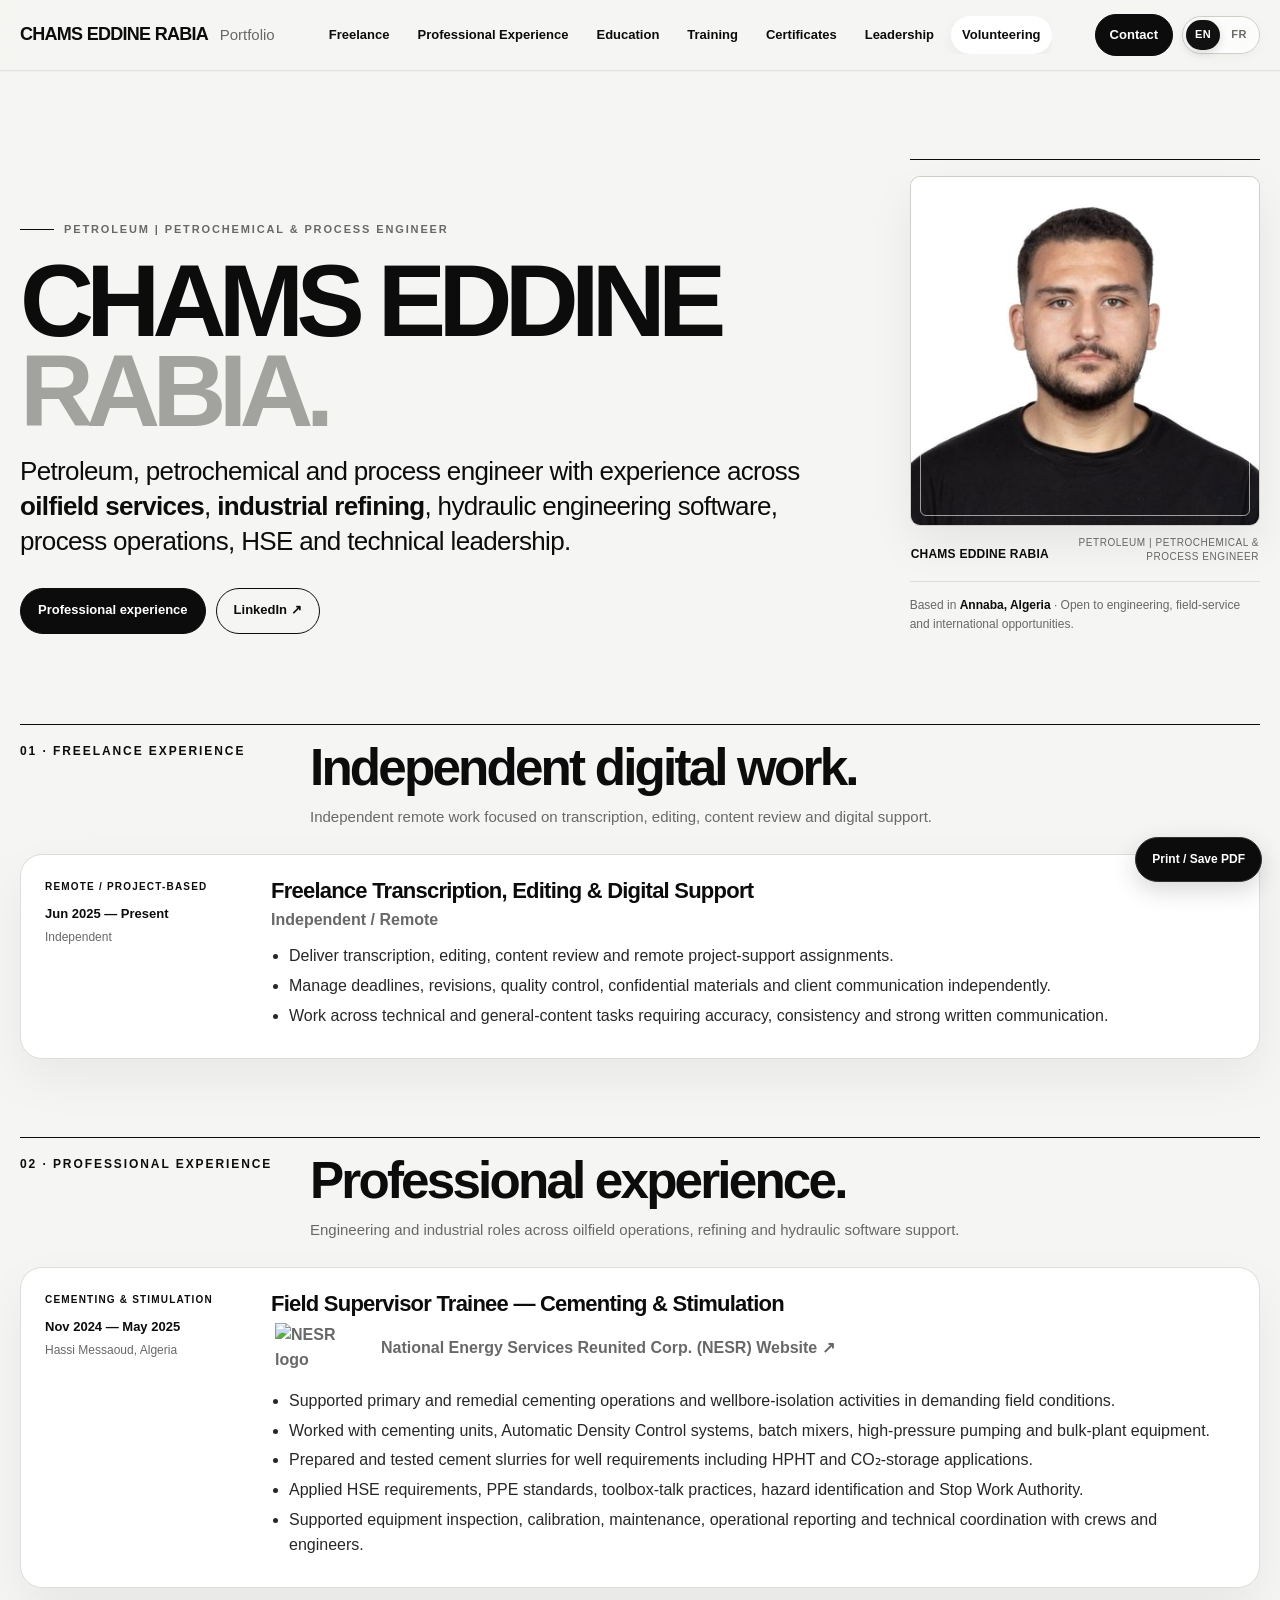
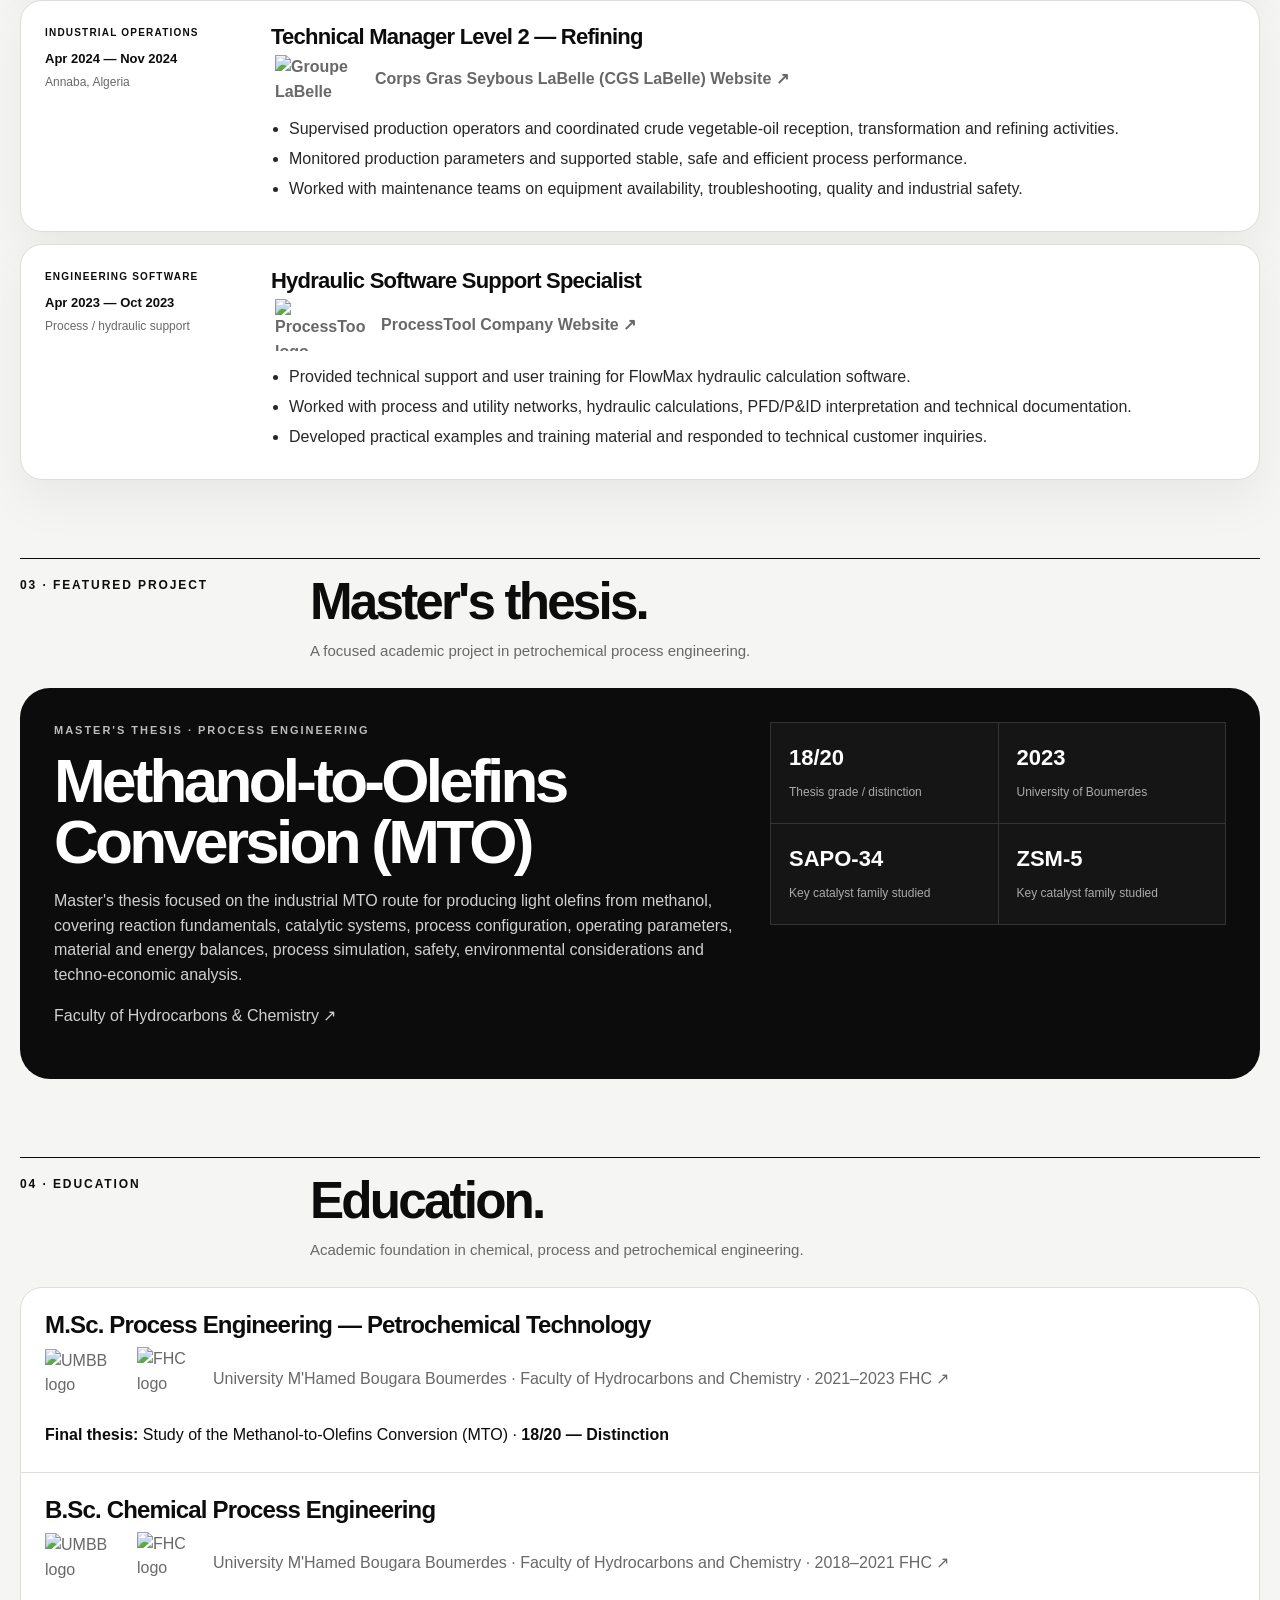
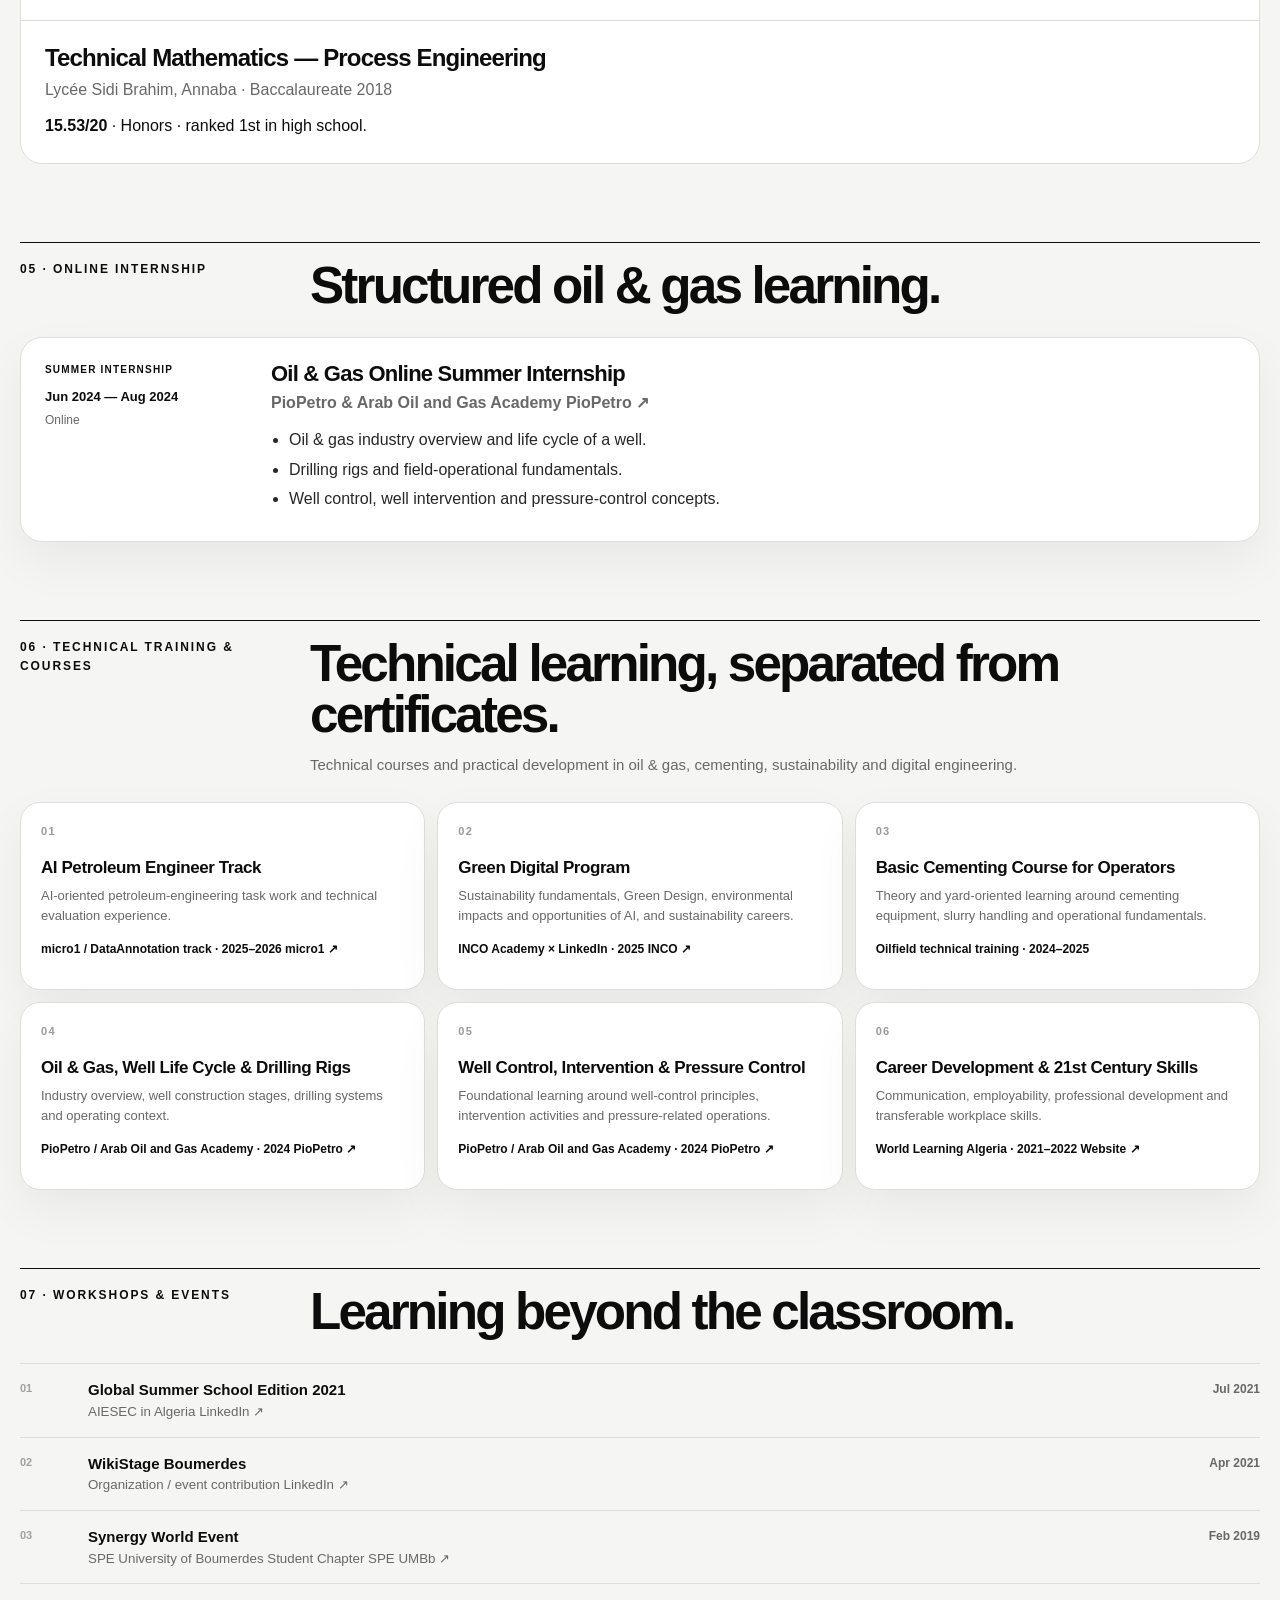
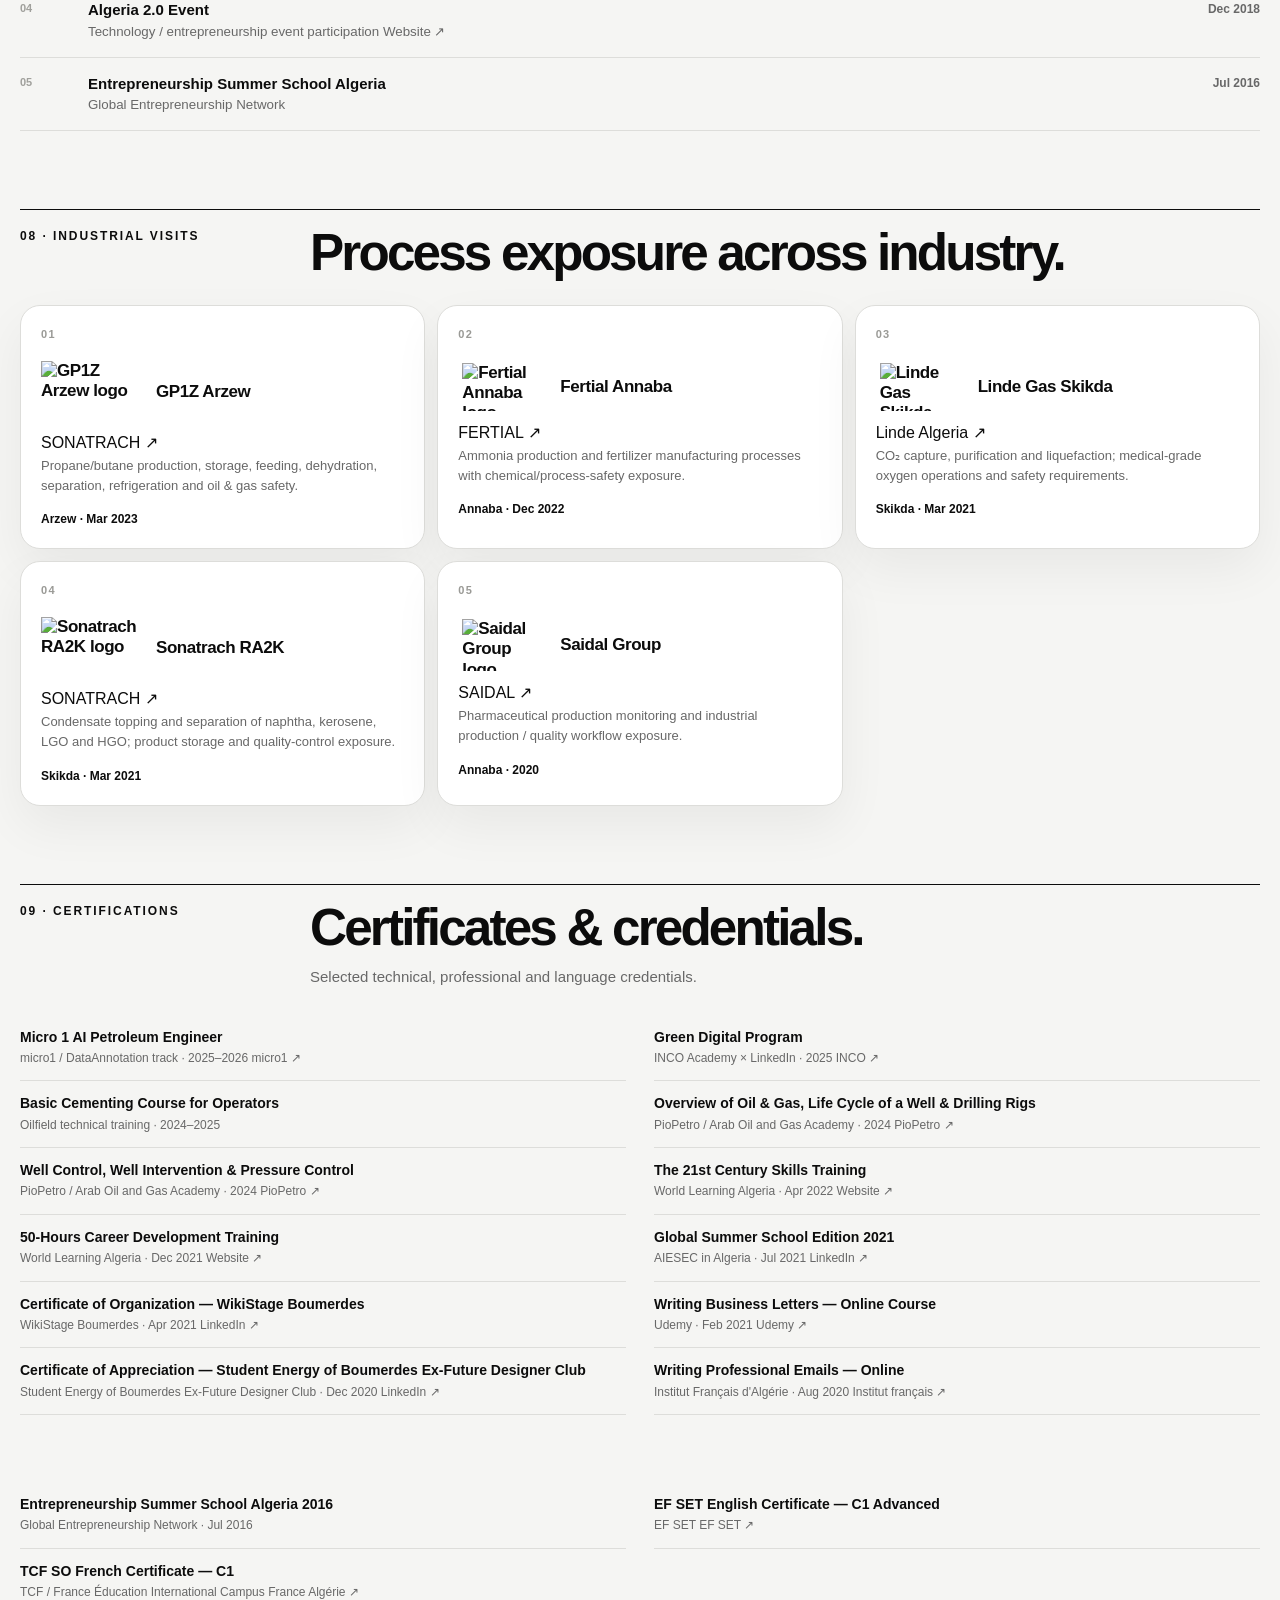
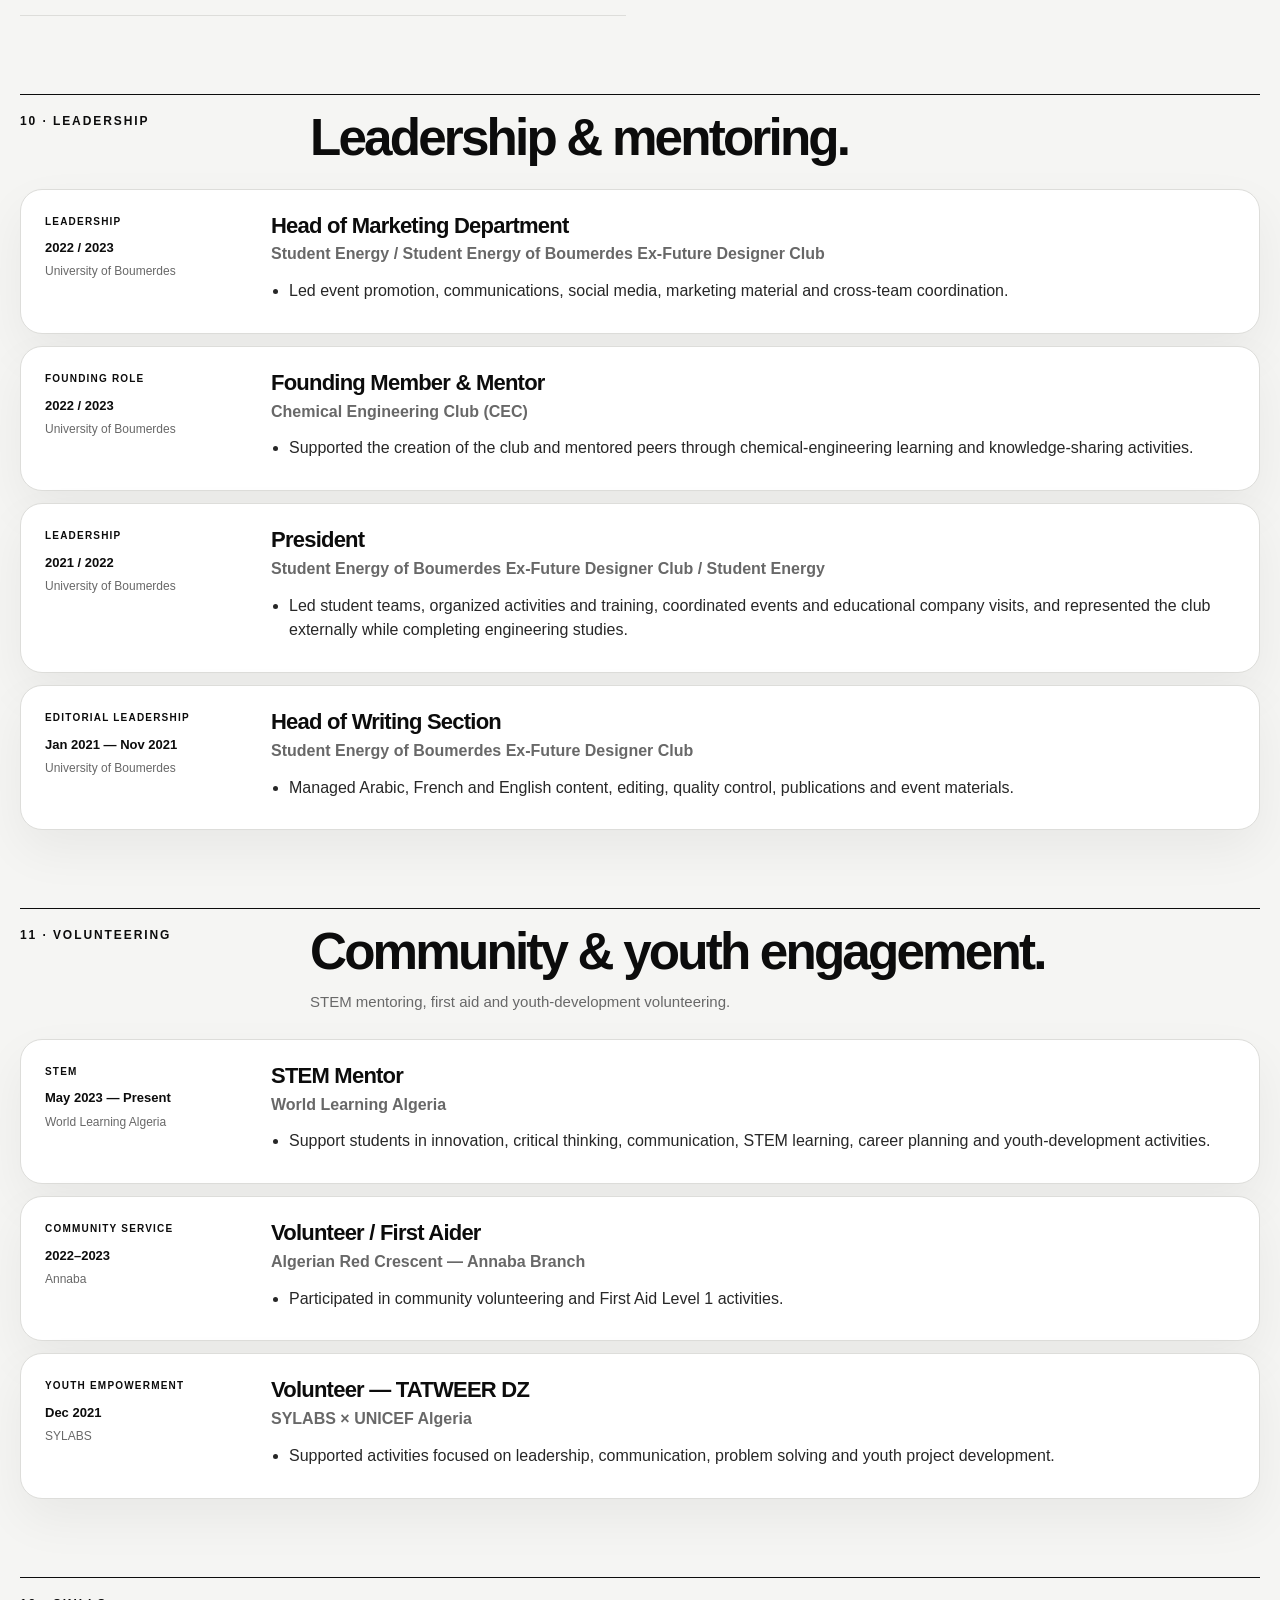
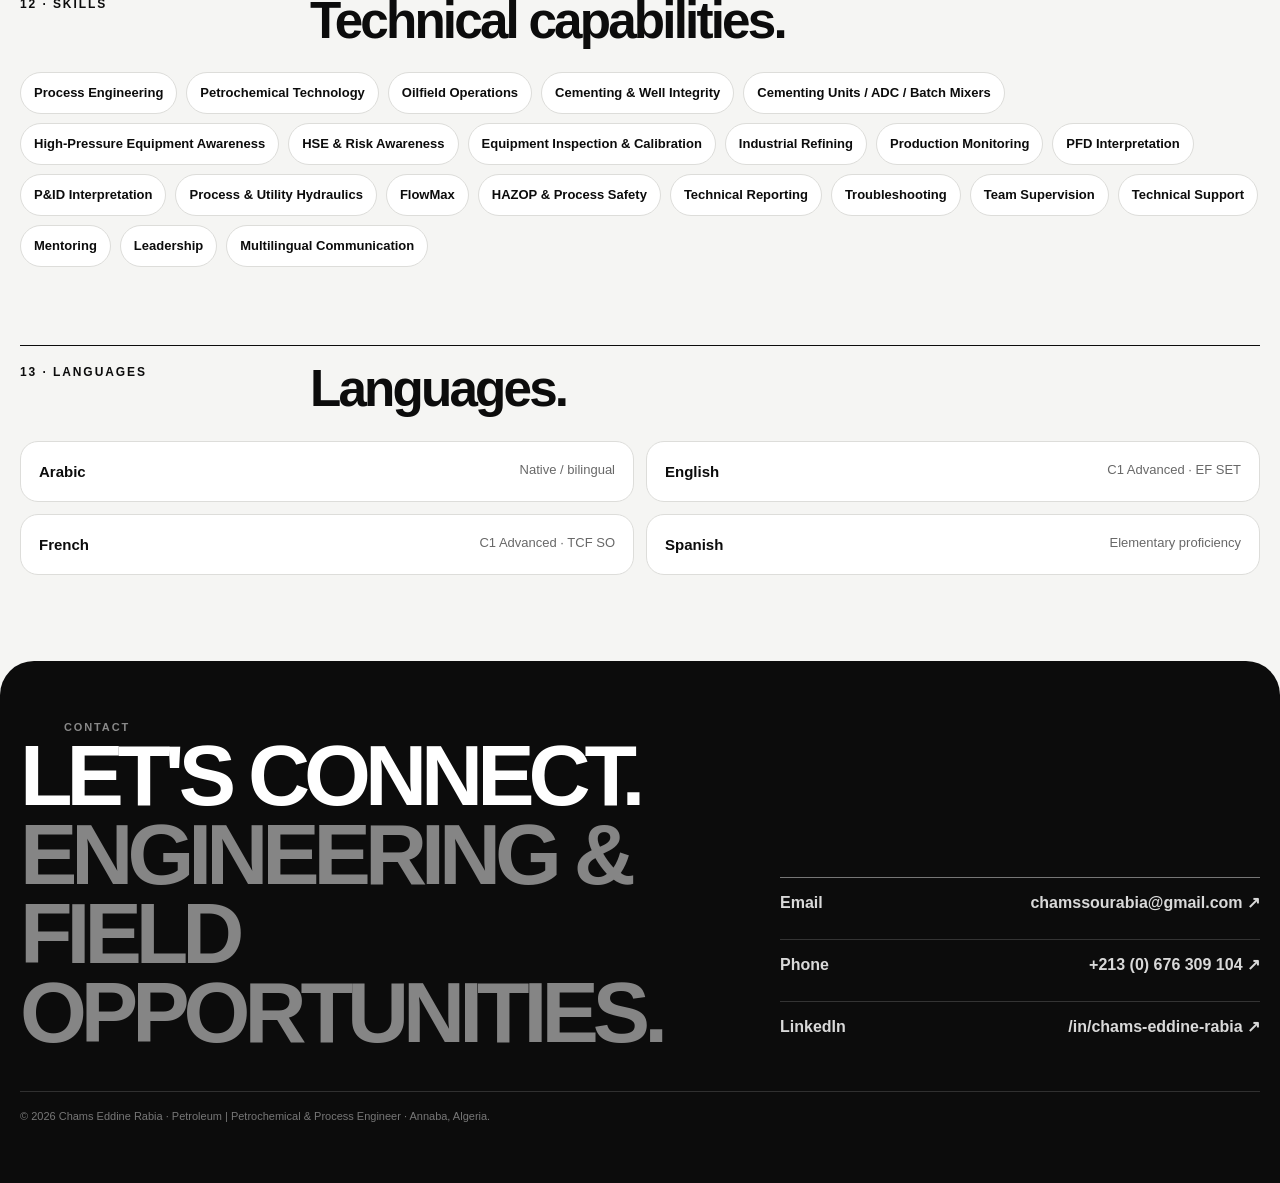
==== commit 196be535: "Add EN FR bilingual portfolio switcher" ====
--- a/index.html
+++ b/index.html
@@ -6,24 +6,66 @@
 <meta name="theme-color" content="#0a0a0a">
 <title>Chams Eddine Rabia | Petroleum | Petrochemical & Process Engineer</title>
 <meta name="description" content="Professional digital portfolio of Chams Eddine Rabia — Petroleum | Petrochemical & Process Engineer with oilfield, refining, hydraulic software, technical training and leadership experience.">
-<link rel="stylesheet" href="styles.css?v=20260911-5">
-<link rel="stylesheet" href="enhancements.css?v=20260911-5">
-<link rel="stylesheet" href="assets/logos/logos.css?v=20260911-5">
+<link rel="stylesheet" href="styles.css?v=20260911-6">
+<link rel="stylesheet" href="enhancements.css?v=20260911-6">
+<link rel="stylesheet" href="assets/logos/logos.css?v=20260911-6">
 </head>
 <body>
 <div id="site-root"></div>
-<script src="assets/photo.js?v=20260911-5"></script>
-<script src="enhancements.js?v=20260911-5"></script>
+<script src="assets/photo.js?v=20260911-6"></script>
+<script src="enhancements.js?v=20260911-6"></script>
 <script>
 (async function(){
-  const v='20260911-5';
-  const files=["fragments/part-1.html","fragments/part-2.html","fragments/part-3.html","fragments/part-4.html","fragments/part-5.html"];
-  const html=(await Promise.all(files.map(f=>fetch(f+'?v='+v,{cache:'no-store'}).then(r=>{if(!r.ok) throw new Error(f); return r.text();})))).join("\n");
+  const v='20260911-6';
+  const supported=['en','fr'];
+  const params=new URLSearchParams(window.location.search);
+  const requested=params.get('lang');
+  const saved=localStorage.getItem('portfolioLanguage');
+  const lang=supported.includes(requested)?requested:(supported.includes(saved)?saved:'en');
+  localStorage.setItem('portfolioLanguage',lang);
+  document.documentElement.lang=lang;
+
+  if(lang==='fr'){
+    document.title='Chams Eddine Rabia | Ingénieur Pétrolier | Pétrochimie & Génie des Procédés';
+    document.querySelector('meta[name="description"]').setAttribute('content','Portfolio professionnel de Chams Eddine Rabia — ingénieur en pétrole, pétrochimie et génie des procédés avec expérience en services pétroliers, raffinage, hydraulique, HSE et leadership technique.');
+  }
+
+  const folder=lang==='fr'?'fragments-fr':'fragments';
+  const files=['part-1.html','part-2.html','part-3.html','part-4.html','part-5.html'];
+  const html=(await Promise.all(files.map(file=>fetch(folder+'/'+file+'?v='+v,{cache:'no-store'}).then(r=>{if(!r.ok) throw new Error(file); return r.text();})))).join('\n');
   document.getElementById('site-root').innerHTML=html;
+
   const img=document.getElementById('profile-photo');
   if(img&&window.__profilePhoto) img.src='data:image/jpeg;base64,'+window.__profilePhoto;
+
+  const topbarInner=document.querySelector('.topbar-inner');
+  const cta=document.querySelector('.header-cta');
+  if(topbarInner&&cta){
+    const actions=document.createElement('div');
+    actions.className='topbar-actions';
+    const switcher=document.createElement('div');
+    switcher.className='language-switcher';
+    switcher.setAttribute('role','group');
+    switcher.setAttribute('aria-label',lang==='fr'?'Choisir la langue':'Choose language');
+    ['en','fr'].forEach(code=>{
+      const a=document.createElement('a');
+      a.textContent=code.toUpperCase();
+      a.href='?lang='+code+(window.location.hash||'#top');
+      a.classList.toggle('is-active',code===lang);
+      a.setAttribute('aria-current',code===lang?'true':'false');
+      a.addEventListener('click',()=>localStorage.setItem('portfolioLanguage',code));
+      switcher.appendChild(a);
+    });
+    cta.before(actions);
+    actions.appendChild(cta);
+    actions.appendChild(switcher);
+  }
+
   if(window.initPortfolioEnhancements) window.initPortfolioEnhancements();
-})().catch(function(e){document.getElementById('site-root').innerHTML='<main style="font-family:Arial;padding:40px">Portfolio failed to load. Please refresh.</main>'; console.error(e);});
+})().catch(function(e){
+  document.getElementById('site-root').innerHTML='<main style="font-family:Arial;padding:40px">Portfolio failed to load. Please refresh.</main>';
+  console.error(e);
+});
 </script>
 </body>
 </html>
--- a/enhancements.css
+++ b/enhancements.css
@@ -58,6 +58,35 @@
 .section-label{transition:color .3s ease}
 section.block:hover .section-label{color:#3d3d3d}
 
+/* EN / FR language selector */
+.topbar-actions{display:flex;align-items:center;gap:9px;flex:0 0 auto}
+.language-switcher{
+  display:inline-flex;
+  align-items:center;
+  gap:2px;
+  padding:3px;
+  border:1px solid #cfcfca;
+  border-radius:999px;
+  background:rgba(255,255,255,.72);
+  box-shadow:0 3px 12px rgba(0,0,0,.035);
+  backdrop-filter:blur(12px);
+}
+.language-switcher a{
+  min-width:34px;
+  height:30px;
+  display:inline-flex;
+  align-items:center;
+  justify-content:center;
+  border-radius:999px;
+  font-size:11px;
+  font-weight:900;
+  letter-spacing:.04em;
+  color:#696966;
+  opacity:1;
+}
+.language-switcher a:hover{background:#f0f0ed;color:#111;opacity:1}
+.language-switcher a.is-active{background:#111;color:#fff;box-shadow:0 3px 10px rgba(0,0,0,.14)}
+
 /* Hero entrance */
 body.motion-ready .hero .eyebrow,
 body.motion-ready .hero h1,
@@ -99,6 +128,10 @@
 @media(max-width:760px){
   .entry:hover,.card:hover,.edu:hover,.language:hover,.skill:hover{transform:none}
   body.motion-ready .reveal{transform:translateY(14px)}
+  .topbar-actions{gap:6px}
+  .language-switcher{padding:2px}
+  .language-switcher a{min-width:30px;height:28px;font-size:10px}
+  .header-cta{padding:9px 11px}
 }
 
 @media(prefers-reduced-motion:reduce){
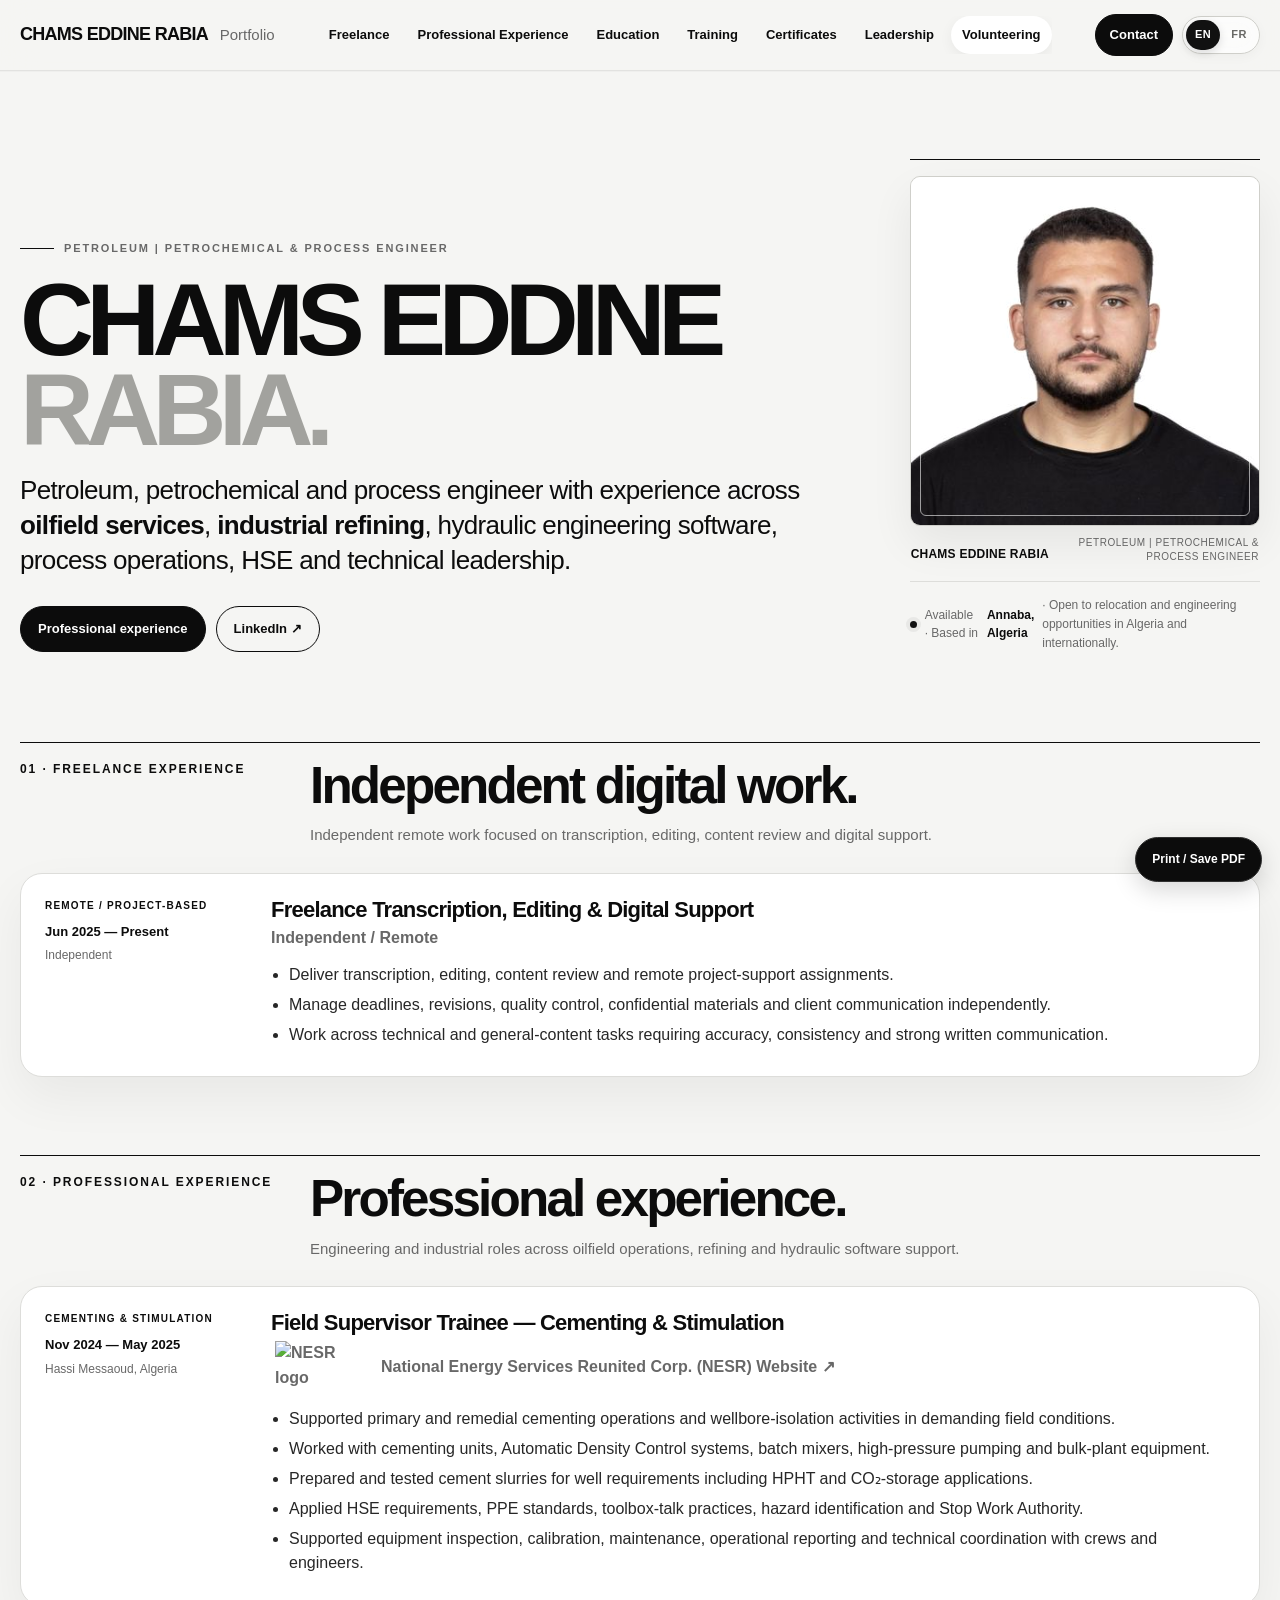
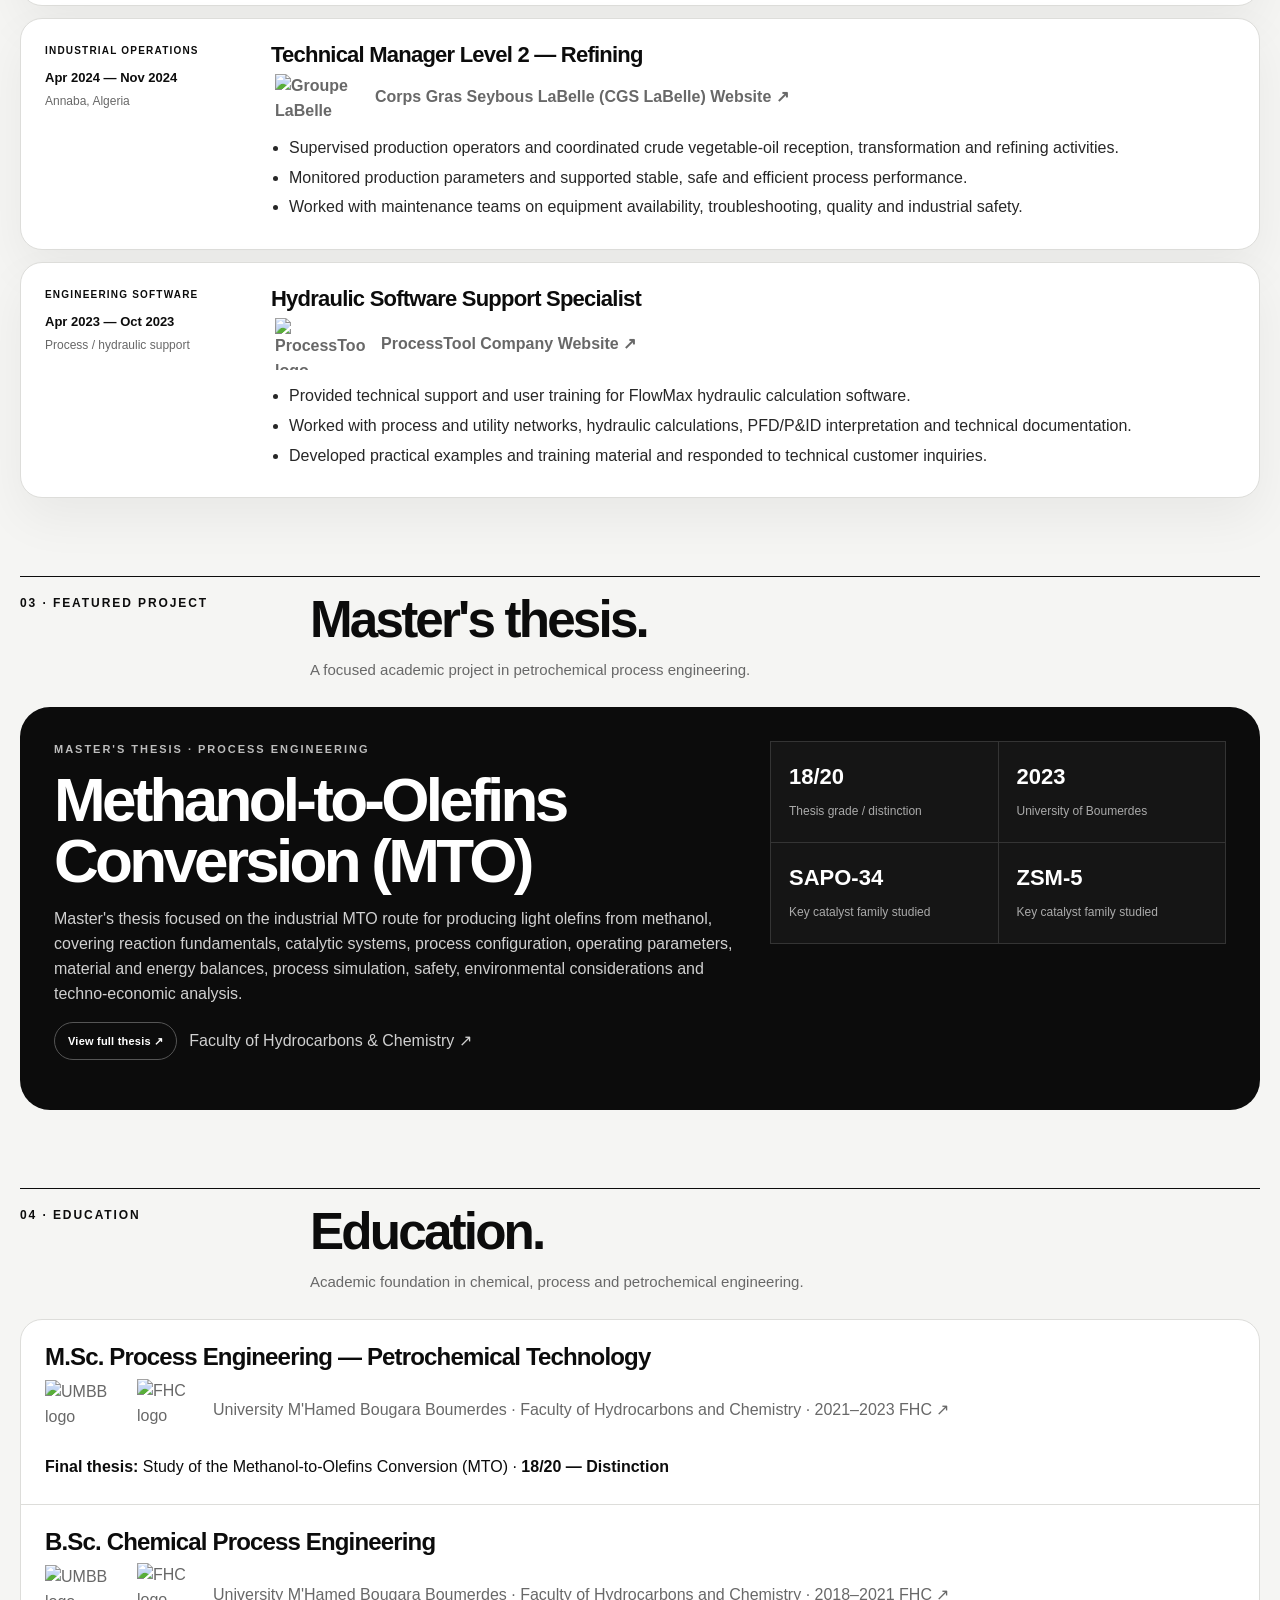
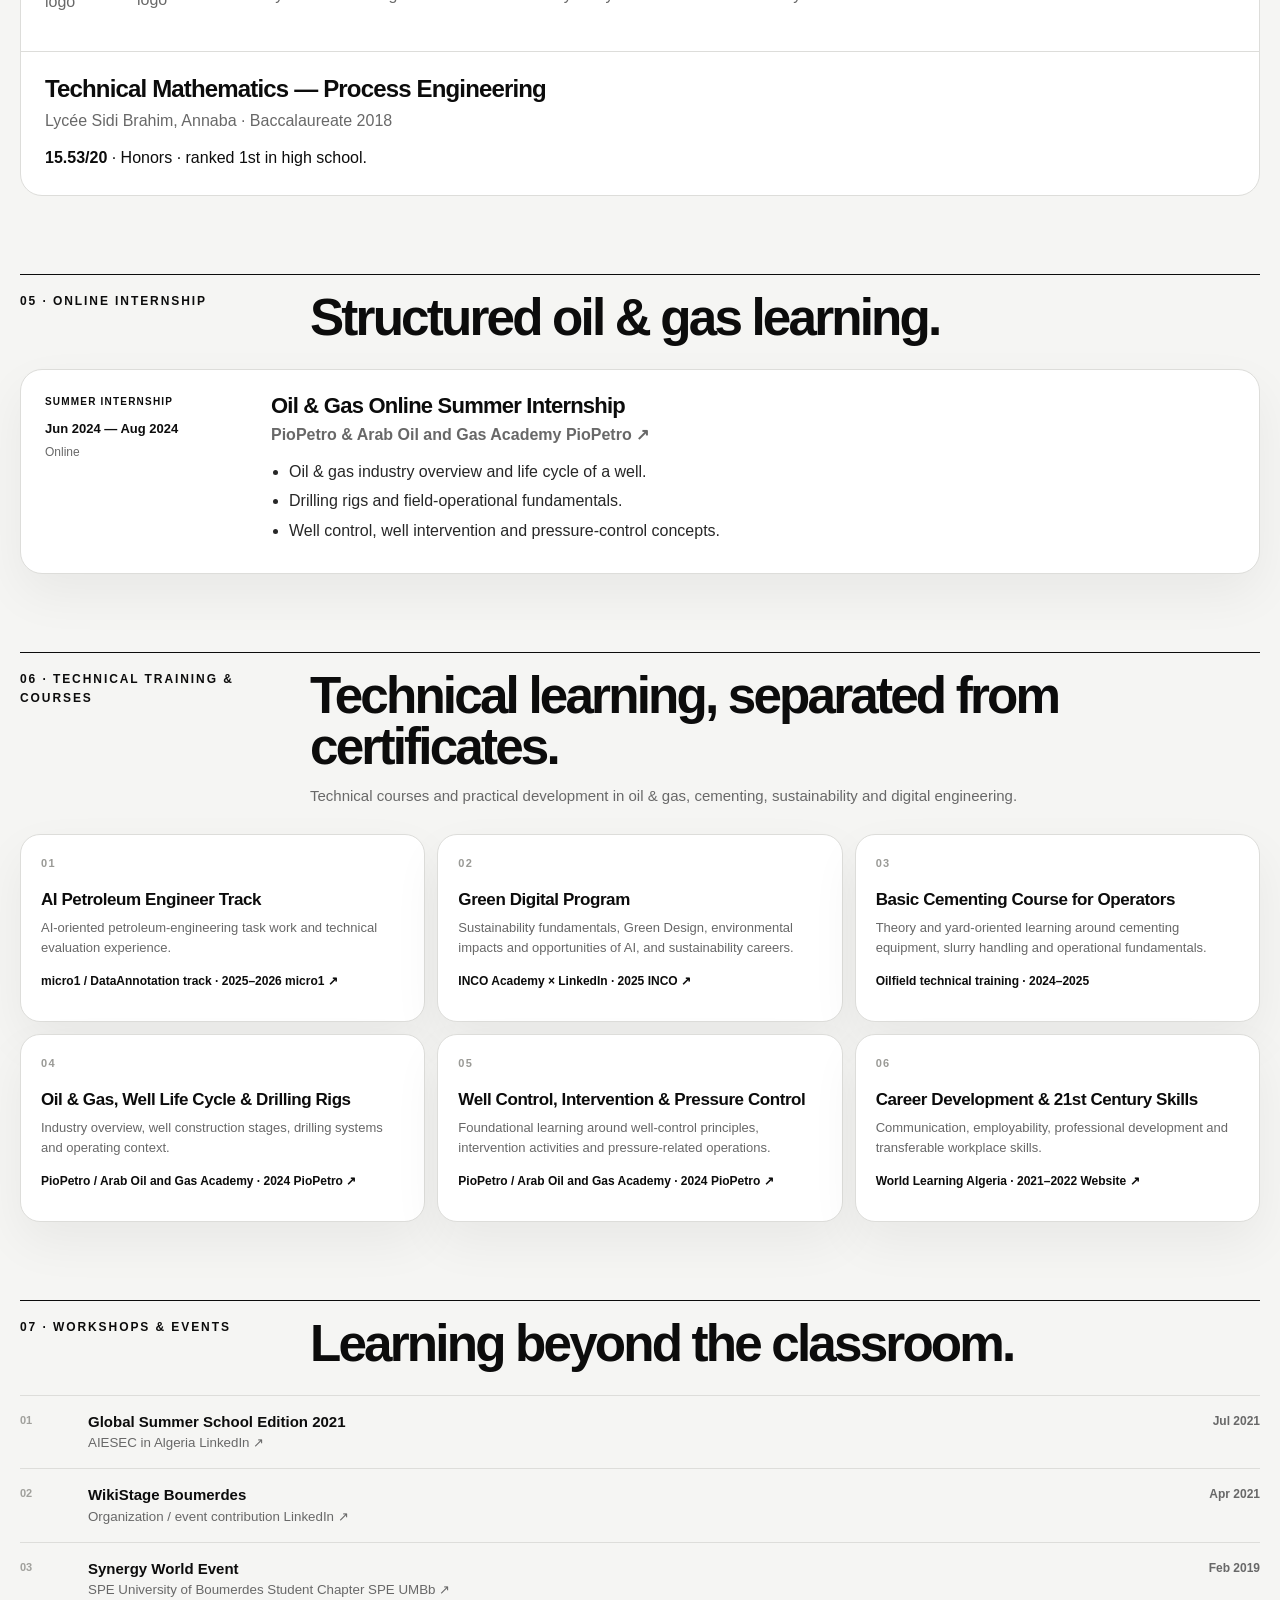
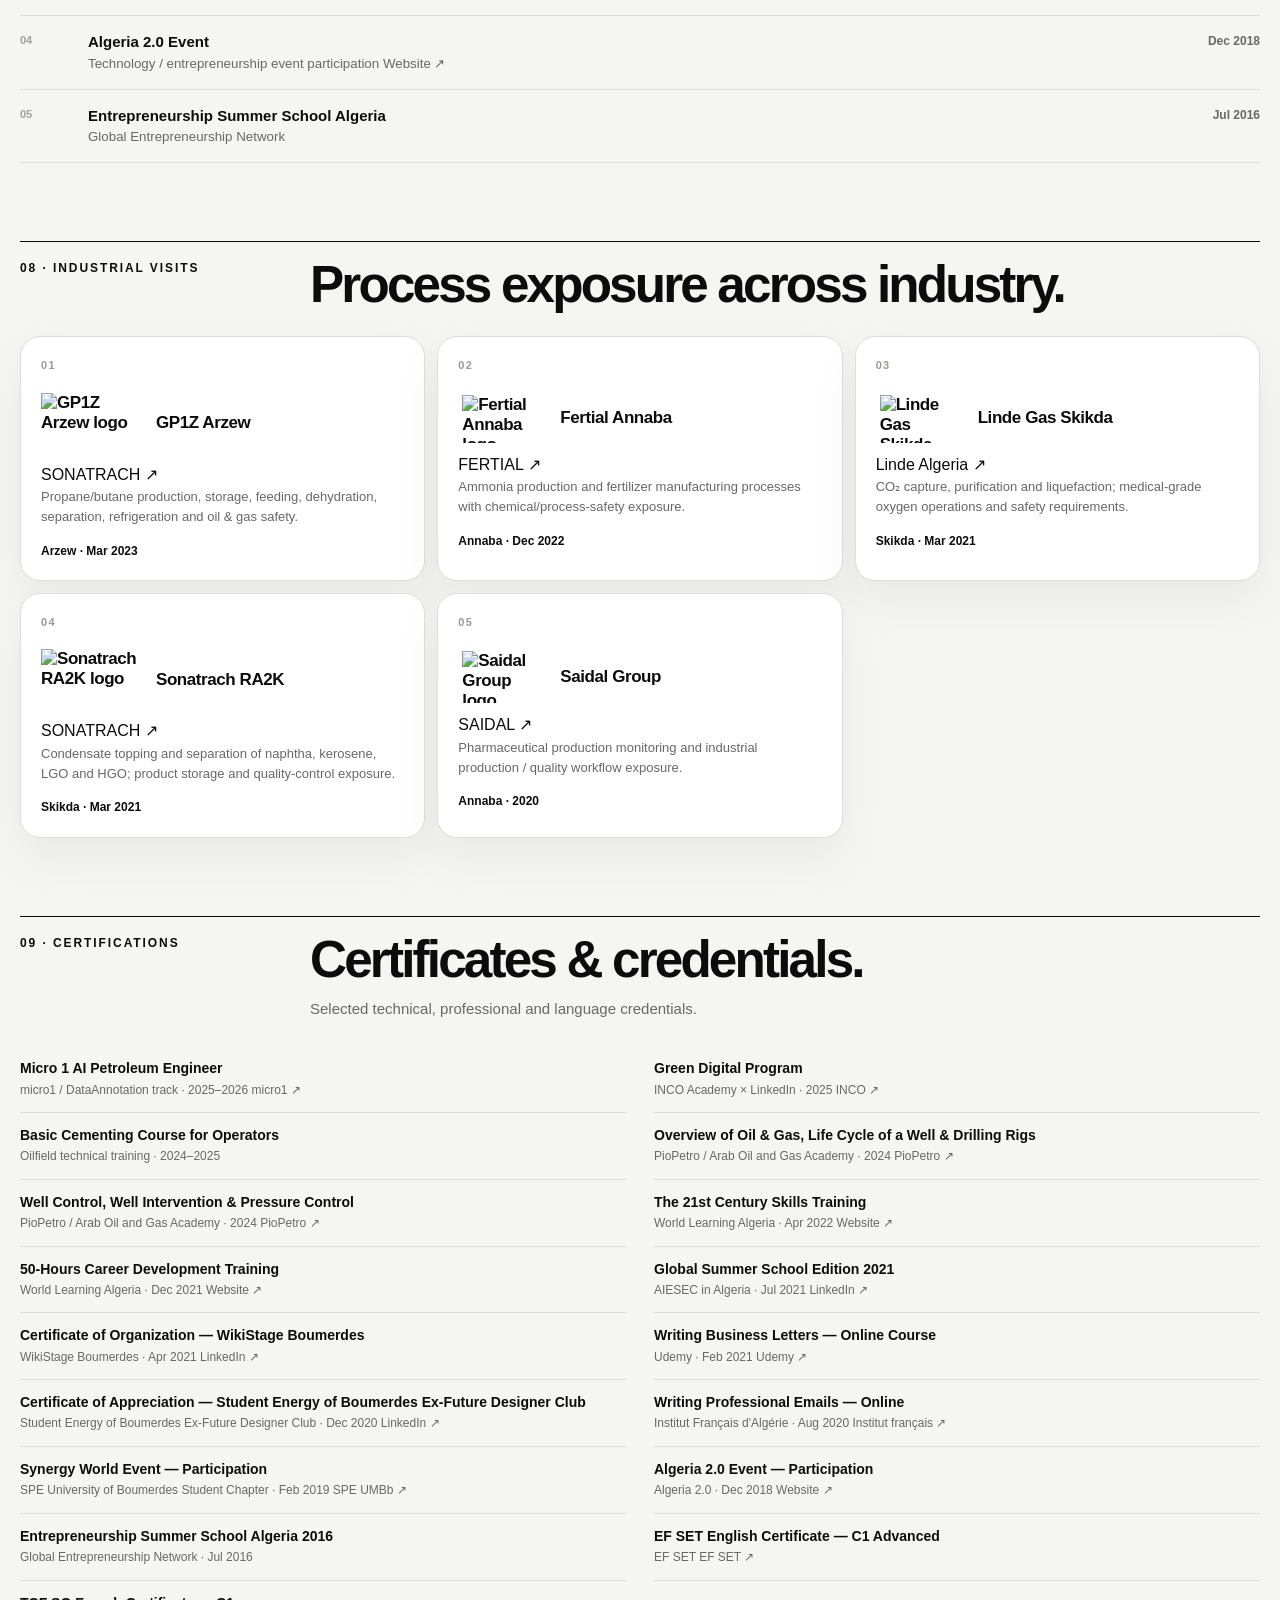
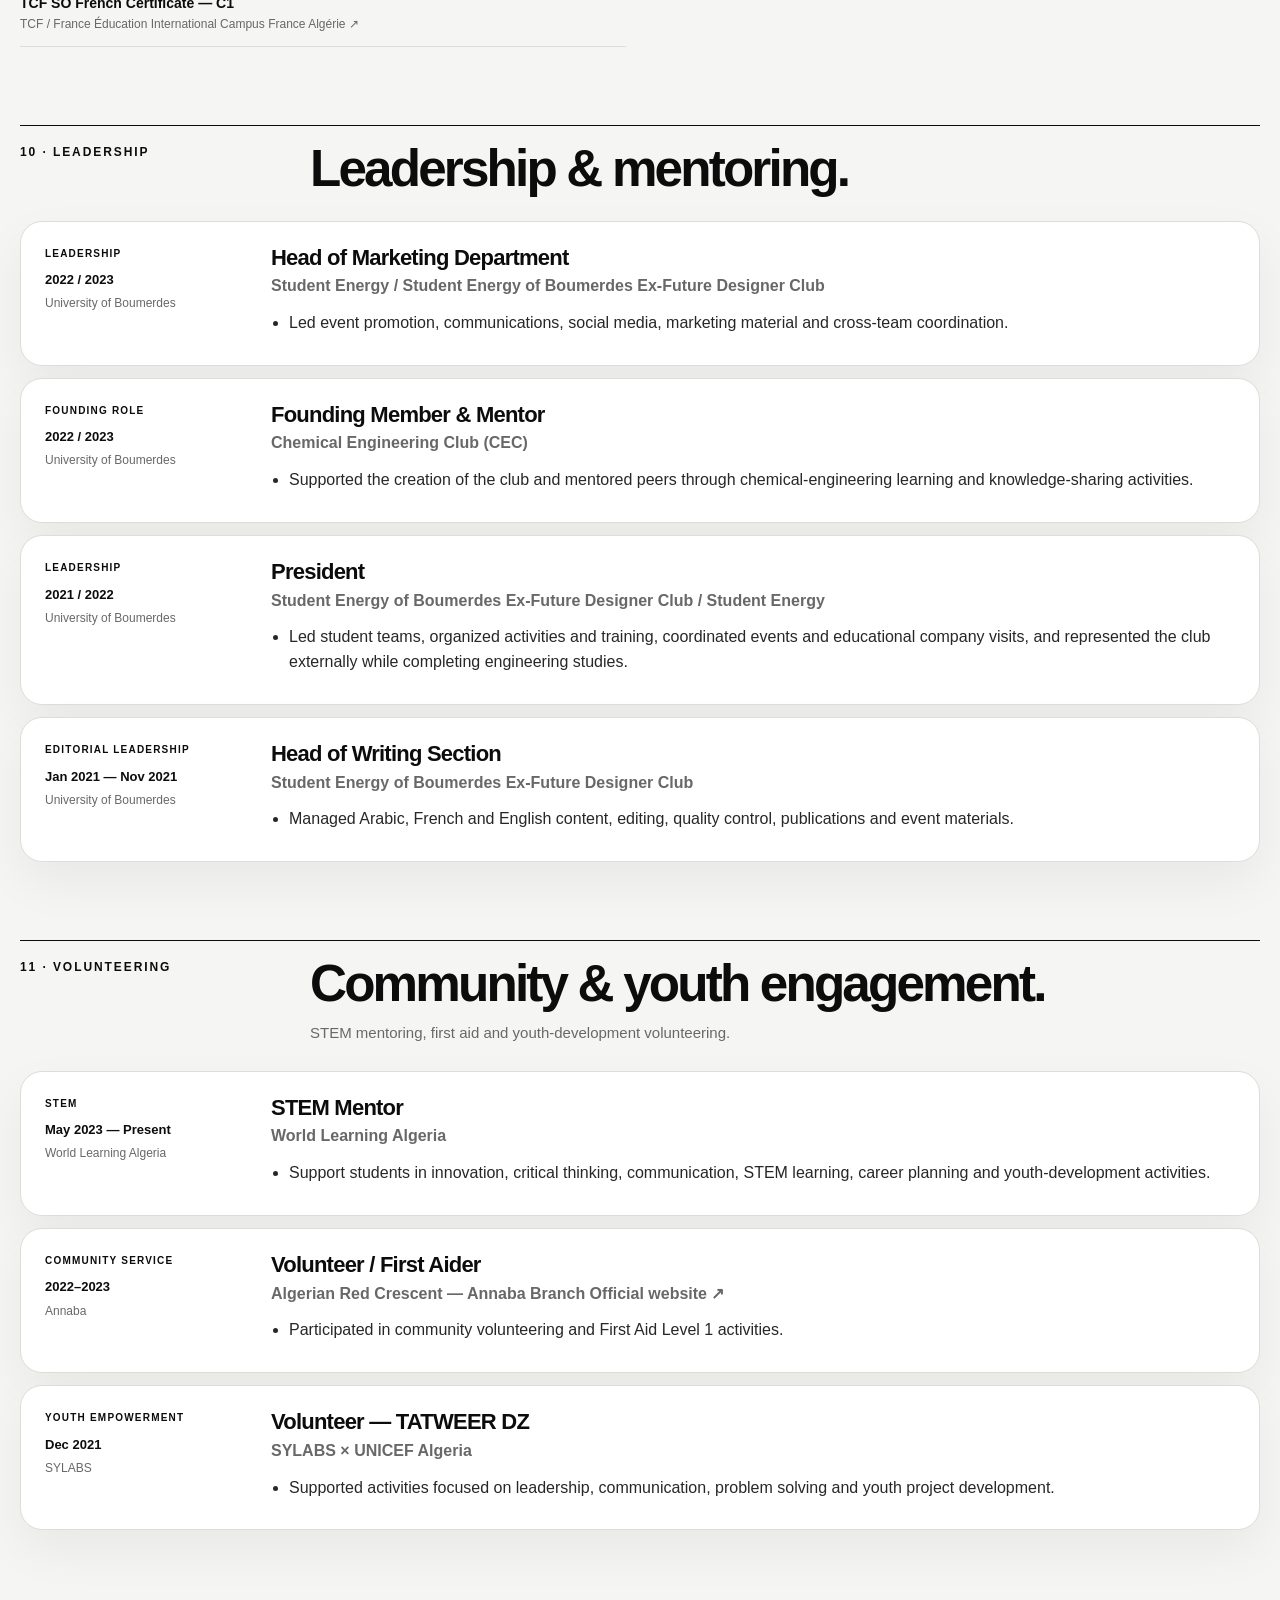
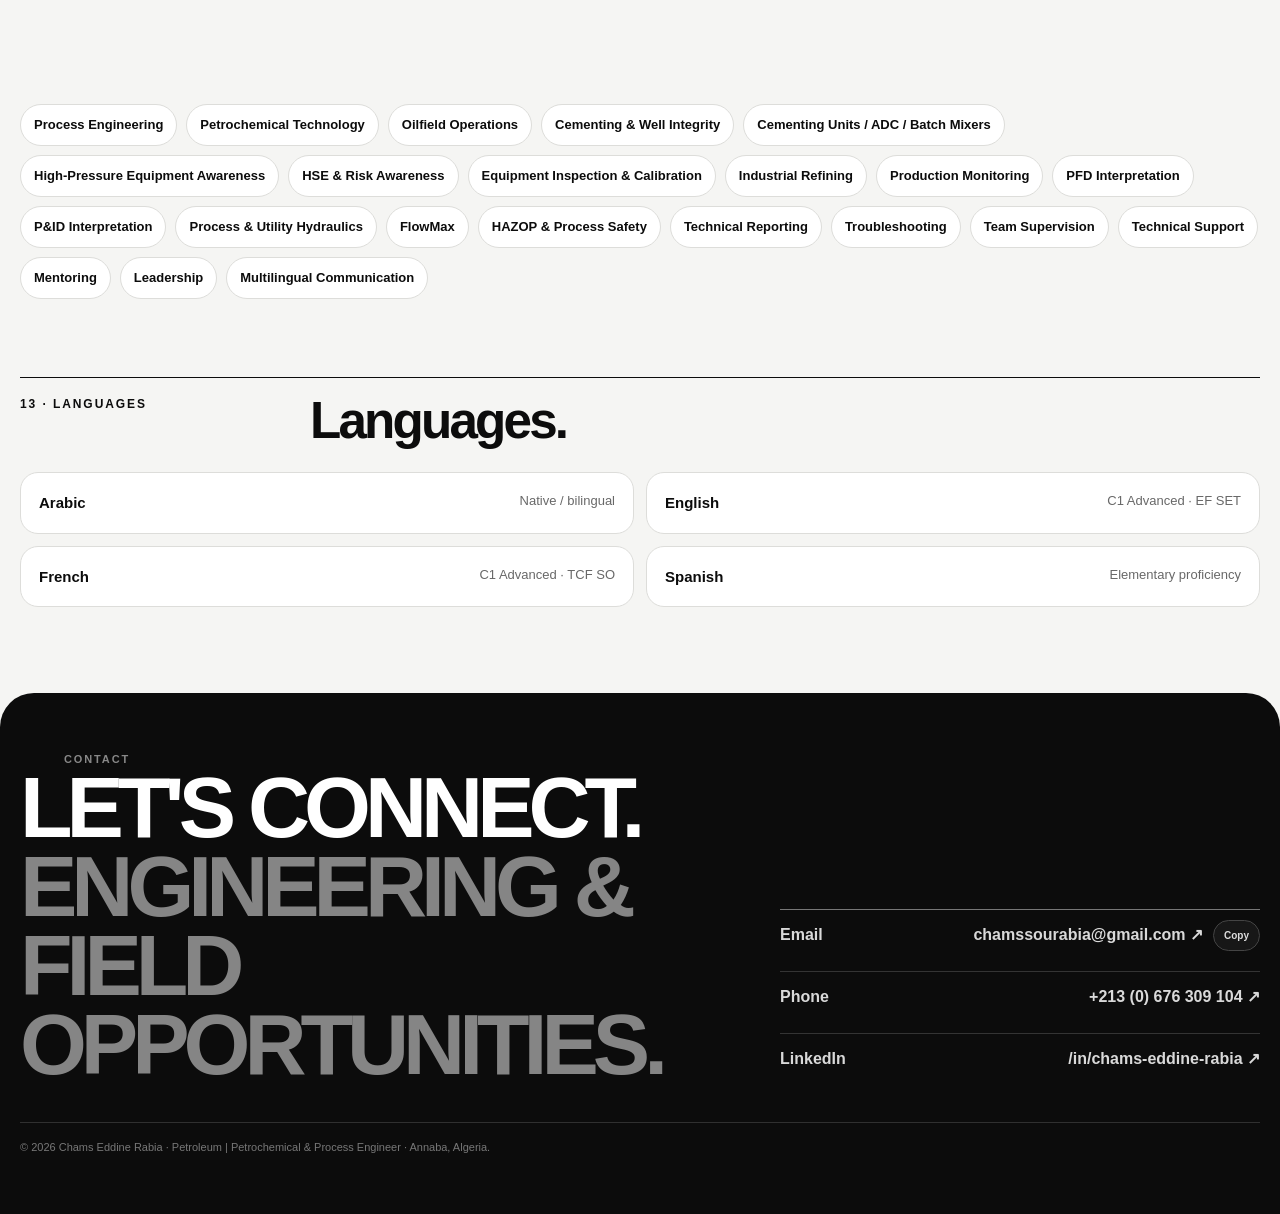
==== commit 940f668c: "Deploy approved SEO social thesis and accessibility upgrades" ====
--- a/index.html
+++ b/index.html
@@ -6,17 +6,44 @@
 <meta name="theme-color" content="#0a0a0a">
 <title>Chams Eddine Rabia | Petroleum | Petrochemical & Process Engineer</title>
 <meta name="description" content="Professional digital portfolio of Chams Eddine Rabia — Petroleum | Petrochemical & Process Engineer with oilfield, refining, hydraulic software, technical training and leadership experience.">
-<link rel="stylesheet" href="styles.css?v=20260911-6">
-<link rel="stylesheet" href="enhancements.css?v=20260911-6">
-<link rel="stylesheet" href="assets/logos/logos.css?v=20260911-6">
+<meta name="robots" content="index,follow,max-image-preview:large">
+<link id="canonical-link" rel="canonical" href="https://chamseddinerabia.github.io/portfolio/en/">
+<link rel="alternate" hreflang="en" href="https://chamseddinerabia.github.io/portfolio/en/">
+<link rel="alternate" hreflang="fr" href="https://chamseddinerabia.github.io/portfolio/fr/">
+<link rel="alternate" hreflang="x-default" href="https://chamseddinerabia.github.io/portfolio/">
+<link rel="icon" href="assets/cer-favicon.svg" type="image/svg+xml">
+<meta property="og:type" content="profile">
+<meta property="og:title" content="Chams Eddine Rabia | Petroleum | Petrochemical & Process Engineer">
+<meta property="og:description" content="Engineering portfolio spanning oilfield services, refining, process engineering, hydraulics, HSE, technical support and leadership.">
+<meta property="og:url" content="https://chamseddinerabia.github.io/portfolio/en/">
+<meta property="og:image" content="https://chamseddinerabia.github.io/portfolio/assets/social/chams-eddine-rabia-og.jpg">
+<meta property="og:image:width" content="1200">
+<meta property="og:image:height" content="630">
+<meta property="og:locale" content="en_US">
+<meta name="twitter:card" content="summary_large_image">
+<meta name="twitter:title" content="Chams Eddine Rabia | Engineering Portfolio">
+<meta name="twitter:description" content="Petroleum | Petrochemical & Process Engineer · Annaba, Algeria">
+<meta name="twitter:image" content="https://chamseddinerabia.github.io/portfolio/assets/social/chams-eddine-rabia-og.jpg">
+<link rel="stylesheet" href="styles.css?v=20260911-8">
+<link rel="stylesheet" href="enhancements.css?v=20260911-8">
+<link rel="stylesheet" href="assets/logos/logos.css?v=20260911-8">
+<link rel="stylesheet" href="mobile.css?v=20260911-8">
+<link rel="stylesheet" href="upgrades.css?v=20260911-8">
+<link rel="stylesheet" href="upgrades-fix.css?v=20260911-8">
+<script type="application/ld+json">
+{"@context":"https://schema.org","@type":"ProfilePage","mainEntity":{"@type":"Person","name":"Chams Eddine Rabia","url":"https://chamseddinerabia.github.io/portfolio/","image":"https://chamseddinerabia.github.io/portfolio/assets/social/chams-eddine-rabia-og.jpg","jobTitle":"Petroleum | Petrochemical & Process Engineer","address":{"@type":"PostalAddress","addressLocality":"Annaba","addressCountry":"DZ"},"email":"mailto:chamssourabia@gmail.com","telephone":"+213676309104","sameAs":["https://www.linkedin.com/in/chams-eddine-rabia/"],"knowsAbout":["Petroleum Engineering","Petrochemical Technology","Process Engineering","Oilfield Operations","Cementing and Stimulation","Industrial Refining","Hydraulic Engineering","HSE","Technical Support"]}}
+</script>
 </head>
 <body>
+<a class="skip-link" href="#top">Skip to main content</a>
+<div class="copy-toast" id="copy-toast" role="status" aria-live="polite">Email copied</div>
 <div id="site-root"></div>
-<script src="assets/photo.js?v=20260911-6"></script>
-<script src="enhancements.js?v=20260911-6"></script>
+<script src="assets/photo.js?v=20260911-8"></script>
+<script src="enhancements.js?v=20260911-8"></script>
+<script src="upgrades.js?v=20260911-8"></script>
 <script>
 (async function(){
-  const v='20260911-6';
+  const v='20260911-8';
   const supported=['en','fr'];
   const params=new URLSearchParams(window.location.search);
   const requested=params.get('lang');
@@ -25,9 +52,17 @@
   localStorage.setItem('portfolioLanguage',lang);
   document.documentElement.lang=lang;
 
+  const canonical=document.getElementById('canonical-link');
+  if(canonical) canonical.href='https://chamseddinerabia.github.io/portfolio/'+lang+'/';
+  const ogUrl=document.querySelector('meta[property="og:url"]');
+  if(ogUrl) ogUrl.content='https://chamseddinerabia.github.io/portfolio/'+lang+'/';
+
   if(lang==='fr'){
-    document.title='Chams Eddine Rabia | Ingénieur Pétrolier | Pétrochimie & Génie des Procédés';
-    document.querySelector('meta[name="description"]').setAttribute('content','Portfolio professionnel de Chams Eddine Rabia — ingénieur en pétrole, pétrochimie et génie des procédés avec expérience en services pétroliers, raffinage, hydraulique, HSE et leadership technique.');
+    document.title='Chams Eddine Rabia | Ingénieur Pétrole | Pétrochimie & Génie des Procédés';
+    document.querySelector('meta[name="description"]').setAttribute('content','Portfolio professionnel de Chams Eddine Rabia — ingénieur en pétrole, pétrochimie et génie des procédés avec expérience en services pétroliers, raffinage, hydraulique, HSE et encadrement technique.');
+    document.querySelector('meta[property="og:title"]').content='Chams Eddine Rabia | Ingénieur Pétrole | Pétrochimie & Génie des Procédés';
+    document.querySelector('meta[property="og:description"]').content='Portfolio d’ingénierie : services pétroliers, raffinage, génie des procédés, hydraulique, HSE, support technique et leadership.';
+    document.querySelector('meta[property="og:locale"]').content='fr_FR';
   }
 
   const folder=lang==='fr'?'fragments-fr':'fragments';
@@ -62,6 +97,7 @@
   }
 
   if(window.initPortfolioEnhancements) window.initPortfolioEnhancements();
+  if(window.initPortfolioUpgrades) window.initPortfolioUpgrades(lang);
 })().catch(function(e){
   document.getElementById('site-root').innerHTML='<main style="font-family:Arial;padding:40px">Portfolio failed to load. Please refresh.</main>';
   console.error(e);
--- a/mobile.css
+++ b/mobile.css
@@ -0,0 +1,205 @@
+/* Mobile and tablet refinement — keeps the desktop composition intact */
+
+@media (max-width: 1000px){
+  .hero-grid{gap:30px}
+  .hero-aside{justify-self:start;max-width:520px}
+  .section-head{grid-template-columns:170px minmax(0,1fr)}
+  .contact-grid{gap:30px}
+}
+
+@media (max-width: 760px){
+  html,body{max-width:100%;overflow-x:hidden}
+  body{-webkit-text-size-adjust:100%;text-size-adjust:100%}
+  .shell{width:calc(100% - 24px)}
+
+  /* Header: compact first row + usable horizontal navigation */
+  .topbar{backdrop-filter:blur(16px)}
+  .topbar-inner{
+    height:auto;
+    min-height:0;
+    padding:8px 0 7px;
+    display:grid;
+    grid-template-columns:minmax(0,1fr) auto;
+    grid-template-areas:
+      "brand actions"
+      "menu menu";
+    gap:7px 10px;
+  }
+  .brand{grid-area:brand;font-size:15px;line-height:1.05;letter-spacing:-.035em;min-width:0}
+  .brand small{display:none}
+  .topbar-actions{grid-area:actions;justify-self:end;gap:6px}
+  .header-cta{padding:8px 10px;font-size:10.5px;min-height:34px}
+  .language-switcher{padding:2px;box-shadow:none;background:rgba(255,255,255,.82)}
+  .language-switcher a{min-width:30px;height:28px;font-size:10px}
+  .menu{
+    grid-area:menu;
+    display:flex!important;
+    width:100%;
+    gap:4px;
+    overflow-x:auto;
+    overscroll-behavior-x:contain;
+    -webkit-overflow-scrolling:touch;
+    padding:1px 0 2px;
+    scrollbar-width:none;
+  }
+  .menu::-webkit-scrollbar{display:none}
+  .menu a{font-size:10.5px;padding:7px 9px;border-radius:999px;flex:0 0 auto}
+
+  /* Hero */
+  .hero{padding:38px 0 28px}
+  .hero-grid{grid-template-columns:1fr;gap:26px;align-items:start}
+  .eyebrow{font-size:9.5px;line-height:1.35;letter-spacing:.13em;gap:8px}
+  .eyebrow::before{width:24px}
+  .hero h1{
+    margin:15px 0 16px;
+    font-size:clamp(44px,14vw,66px);
+    line-height:.91;
+    letter-spacing:-.058em;
+    max-width:100%;
+    overflow-wrap:normal;
+  }
+  .hero-copy{font-size:16px;line-height:1.48;letter-spacing:-.015em}
+  .hero-actions{display:grid;grid-template-columns:1fr 1fr;gap:8px;margin-top:22px}
+  .hero-actions .btn{width:100%;min-width:0;padding:0 12px;font-size:12px;text-align:center}
+  .hero-aside{width:100%;max-width:none;border-top:1px solid var(--ink);padding-top:18px;justify-self:stretch}
+  .portrait-card{width:min(82vw,330px);margin:0 auto 15px}
+  .portrait-wrap{width:100%}
+  .portrait-caption{gap:10px}
+  .portrait-caption strong{font-size:10.5px}
+  .portrait-caption span{font-size:9px;max-width:160px}
+  .status{max-width:330px;margin:0 auto;font-size:11.5px}
+
+  /* Sections */
+  section.block{padding:26px 0 32px;scroll-margin-top:108px}
+  .section-head{grid-template-columns:1fr;gap:7px;padding-top:13px;margin-bottom:18px}
+  .section-label{font-size:10px;letter-spacing:.135em}
+  .section-title{font-size:clamp(28px,9vw,38px);line-height:1.02;letter-spacing:-.045em}
+  .section-intro{font-size:13.5px;line-height:1.5;margin-top:9px}
+
+  /* Experience cards */
+  .stack{gap:10px}
+  .entry{grid-template-columns:1fr;gap:13px;padding:18px;border-radius:17px;box-shadow:0 12px 30px rgba(0,0,0,.045)}
+  .entry-meta{font-size:11px;line-height:1.45;padding-bottom:11px;border-bottom:1px solid var(--line)}
+  .entry-meta .kind{font-size:9px;margin-bottom:6px}
+  .entry-meta b{font-size:12px}
+  .entry h3{font-size:20px;line-height:1.15}
+  .entry ul{padding-left:17px;font-size:13.5px;line-height:1.55}
+  .entry li{margin:4px 0}
+  .company{font-size:13px;line-height:1.42;margin-bottom:10px}
+  .company.brand-row{
+    display:grid!important;
+    grid-template-columns:74px minmax(0,1fr);
+    align-items:center!important;
+    gap:10px!important;
+  }
+  .company.brand-row .brand-logo,
+  .company.brand-row img[src*="nesr.png"],
+  .company.brand-row img[src*="processtool.png"]{
+    width:74px!important;
+    height:44px!important;
+    padding:0!important;
+  }
+
+  /* Featured project */
+  .project{grid-template-columns:1fr;gap:22px;padding:22px;border-radius:22px}
+  .project h3{font-size:clamp(31px,10vw,44px);margin:10px 0 13px}
+  .project p{font-size:13.5px;line-height:1.55}
+  .project-facts{grid-template-columns:repeat(2,minmax(0,1fr))}
+  .project-facts div{padding:14px;min-height:86px}
+  .project-facts strong{font-size:19px}
+  .project-facts span{font-size:10.5px}
+
+  /* Education */
+  .edu{padding:18px;border-radius:17px}
+  .academic-row{padding:18px}
+  .academic-row .degree,.edu .degree{font-size:20px;line-height:1.17}
+  .academic-row .school{font-size:12.5px;line-height:1.5}
+  .academic-row p{font-size:13px;line-height:1.5}
+  .education-school{gap:9px!important}
+  .edu-logo-pair{gap:5px!important}
+  .edu-logo-pair .umbb-logo{width:70px!important;height:50px!important}
+  .edu-logo-pair .fhc-logo{width:52px!important;height:52px!important}
+
+  /* Training, visits, certificates */
+  .cards,.edu-grid,.certs,.two-col{grid-template-columns:1fr}
+  .cards{gap:10px}
+  .card{min-height:0;padding:17px;border-radius:17px;box-shadow:0 12px 30px rgba(0,0,0,.04)}
+  .card h3{font-size:16px;margin:14px 0 7px}
+  .card p{font-size:12.5px;line-height:1.52}
+  .card .date{font-size:11px;line-height:1.4}
+  .visit-head{
+    display:grid!important;
+    grid-template-columns:76px minmax(0,1fr);
+    align-items:center!important;
+    gap:9px!important;
+    min-height:50px;
+    margin:10px 0 8px!important;
+  }
+  .visit-head .brand-logo{width:76px!important;height:46px!important;padding:0!important}
+  .visit-head .sonatrach-logo{width:auto!important;height:52px!important;max-width:76px!important;justify-self:center}
+  .mini{grid-template-columns:28px minmax(0,1fr);gap:9px;padding:14px 0}
+  .mini time{grid-column:2;text-align:left;margin-top:2px;font-size:11px}
+  .mini strong{font-size:14px}
+  .mini small{font-size:11.5px}
+  .certs{gap:0}
+  .cert{padding:12px 0}
+  .cert strong{font-size:13px}
+  .cert span{font-size:11.5px;line-height:1.42}
+
+  /* Skills and language cards */
+  .skill-cloud{gap:7px}
+  .skill{padding:8px 10px;font-size:11.5px;line-height:1.2}
+  .two-col{gap:8px}
+  .language{padding:14px 15px;border-radius:15px;align-items:center;gap:12px}
+  .language strong{font-size:14px}
+  .language span{font-size:11.5px;text-align:right}
+
+  /* Contact */
+  .contact{margin-top:24px;border-radius:26px 26px 0 0;padding:42px 0 28px}
+  .contact-grid{grid-template-columns:1fr;gap:26px}
+  .contact h2{font-size:clamp(38px,11.8vw,56px);line-height:.96;letter-spacing:-.055em}
+  .contact-links{gap:0}
+  .contact-links a{padding:12px 0;display:grid;grid-template-columns:1fr;gap:3px;font-size:12px;word-break:break-word}
+  .contact-links a span:first-child{color:#888;font-size:10px;text-transform:uppercase;letter-spacing:.12em}
+  .footer-note{margin-top:28px;font-size:10px;line-height:1.45}
+
+  /* Fixed print button is intrusive on phones; browser share/print remains available */
+  .print{display:none!important}
+
+  /* Mobile interactions should stay stable instead of jumping on touch */
+  .entry:hover,.card:hover,.edu:hover,.language:hover,.skill:hover,.cert:hover{transform:none!important;box-shadow:inherit}
+  .portrait-wrap:hover img{transform:none}
+}
+
+@media (max-width: 480px){
+  .shell{width:calc(100% - 20px)}
+  .brand{font-size:14px}
+  .header-cta{display:none}
+  .topbar-inner{grid-template-columns:minmax(0,1fr) auto;gap:7px 8px}
+  .menu a{font-size:10px;padding:6px 8px}
+
+  .hero{padding-top:32px}
+  .hero h1{font-size:clamp(42px,14.2vw,58px)}
+  .hero-copy{font-size:15.5px}
+  .hero-actions{grid-template-columns:1fr}
+  .hero-actions .btn{min-height:44px}
+  .portrait-card{width:min(86vw,310px)}
+
+  .entry{padding:16px}
+  .company.brand-row{grid-template-columns:68px minmax(0,1fr)}
+  .company.brand-row .brand-logo,
+  .company.brand-row img[src*="nesr.png"],
+  .company.brand-row img[src*="processtool.png"]{width:68px!important;height:42px!important}
+
+  .project{padding:19px}
+  .project-facts div{padding:12px;min-height:80px}
+  .academic-row{padding:16px}
+  .edu-logo-pair .umbb-logo{width:66px!important;height:47px!important}
+  .edu-logo-pair .fhc-logo{width:49px!important;height:49px!important}
+
+  .visit-head{grid-template-columns:70px minmax(0,1fr)}
+  .visit-head .brand-logo{width:70px!important;height:44px!important}
+  .visit-head .sonatrach-logo{height:49px!important;max-width:70px!important}
+
+  .contact h2{font-size:clamp(36px,11.5vw,50px)}
+}
--- a/upgrades.css
+++ b/upgrades.css
@@ -0,0 +1,6 @@
+/* Portfolio finishing layer: SEO-era UI helpers, deep links, availability, copy-email */
+.skip-link{position:fixed;left:14px;top:10px;z-index:9999;transform:translateY(-160%);background:#111;color:#fff;border-radius:999px;padding:10px 14px;font:800 12px Arial,sans-serif}.skip-link:focus{transform:none}.availability{display:flex!important;align-items:center;gap:8px}.availability::before{content:"";width:7px;height:7px;flex:0 0 7px;border-radius:50%;background:#111;box-shadow:0 0 0 4px rgba(0,0,0,.055)}.project-link-row{display:flex;flex-wrap:wrap;align-items:center;gap:12px}.project-proof-link{display:inline-flex;align-items:center;justify-content:center;min-height:38px;padding:0 13px;border:1px solid #555;border-radius:999px;color:#fff!important;font-size:11px;font-weight:900;letter-spacing:.02em}.project-proof-link:hover{background:#fff;color:#111!important;opacity:1}.section-head{position:relative}.deep-link{position:absolute;right:0;top:12px;width:31px;height:31px;display:flex;align-items:center;justify-content:center;border:1px solid var(--line);border-radius:999px;background:#fff;font-size:13px;font-weight:900;opacity:0;color:#777;transition:opacity .2s ease,color .2s ease,border-color .2s ease}.section-head:hover .deep-link,.deep-link:focus{opacity:1;color:#111;border-color:#aaa}.copy-email{margin-left:auto;border:1px solid #444;background:#171717;color:#ddd;border-radius:999px;padding:7px 10px;font-size:10px;font-weight:850;cursor:pointer;white-space:nowrap}.copy-email:hover{background:#fff;color:#111}.copy-toast{position:fixed;left:50%;bottom:24px;z-index:9999;transform:translate(-50%,18px);background:#111;color:#fff;border-radius:999px;padding:10px 14px;font:800 11px Arial,sans-serif;opacity:0;pointer-events:none;transition:.2s ease}.copy-toast.show{opacity:1;transform:translate(-50%,0)}
+@media(max-width:760px){.deep-link{opacity:1;top:9px}.section-head{padding-right:38px}.project-link-row{align-items:stretch}.copy-email{padding:7px 9px}.availability{line-height:1.45}}
+@media(max-width:480px){.project-link-row a{width:100%;justify-content:center}.contact-links a:first-of-type{padding-right:66px;position:relative}.copy-email{position:absolute;right:0;top:50%;transform:translateY(-50%)}}
+@media print{.skip-link,.deep-link,.copy-email,.copy-toast{display:none!important}}
+@media(prefers-reduced-motion:reduce){.copy-toast,.deep-link{transition:none!important}}
--- a/upgrades-fix.css
+++ b/upgrades-fix.css
@@ -0,0 +1 @@
+.contact-email-row{display:grid;grid-template-columns:minmax(0,1fr) auto;align-items:center;gap:10px;border-top:1px solid #777}.contact-email-row>a{border-top:0!important;width:100%}@media(max-width:480px){.contact-email-row{grid-template-columns:1fr}.copy-email{justify-self:start;position:static;transform:none}}
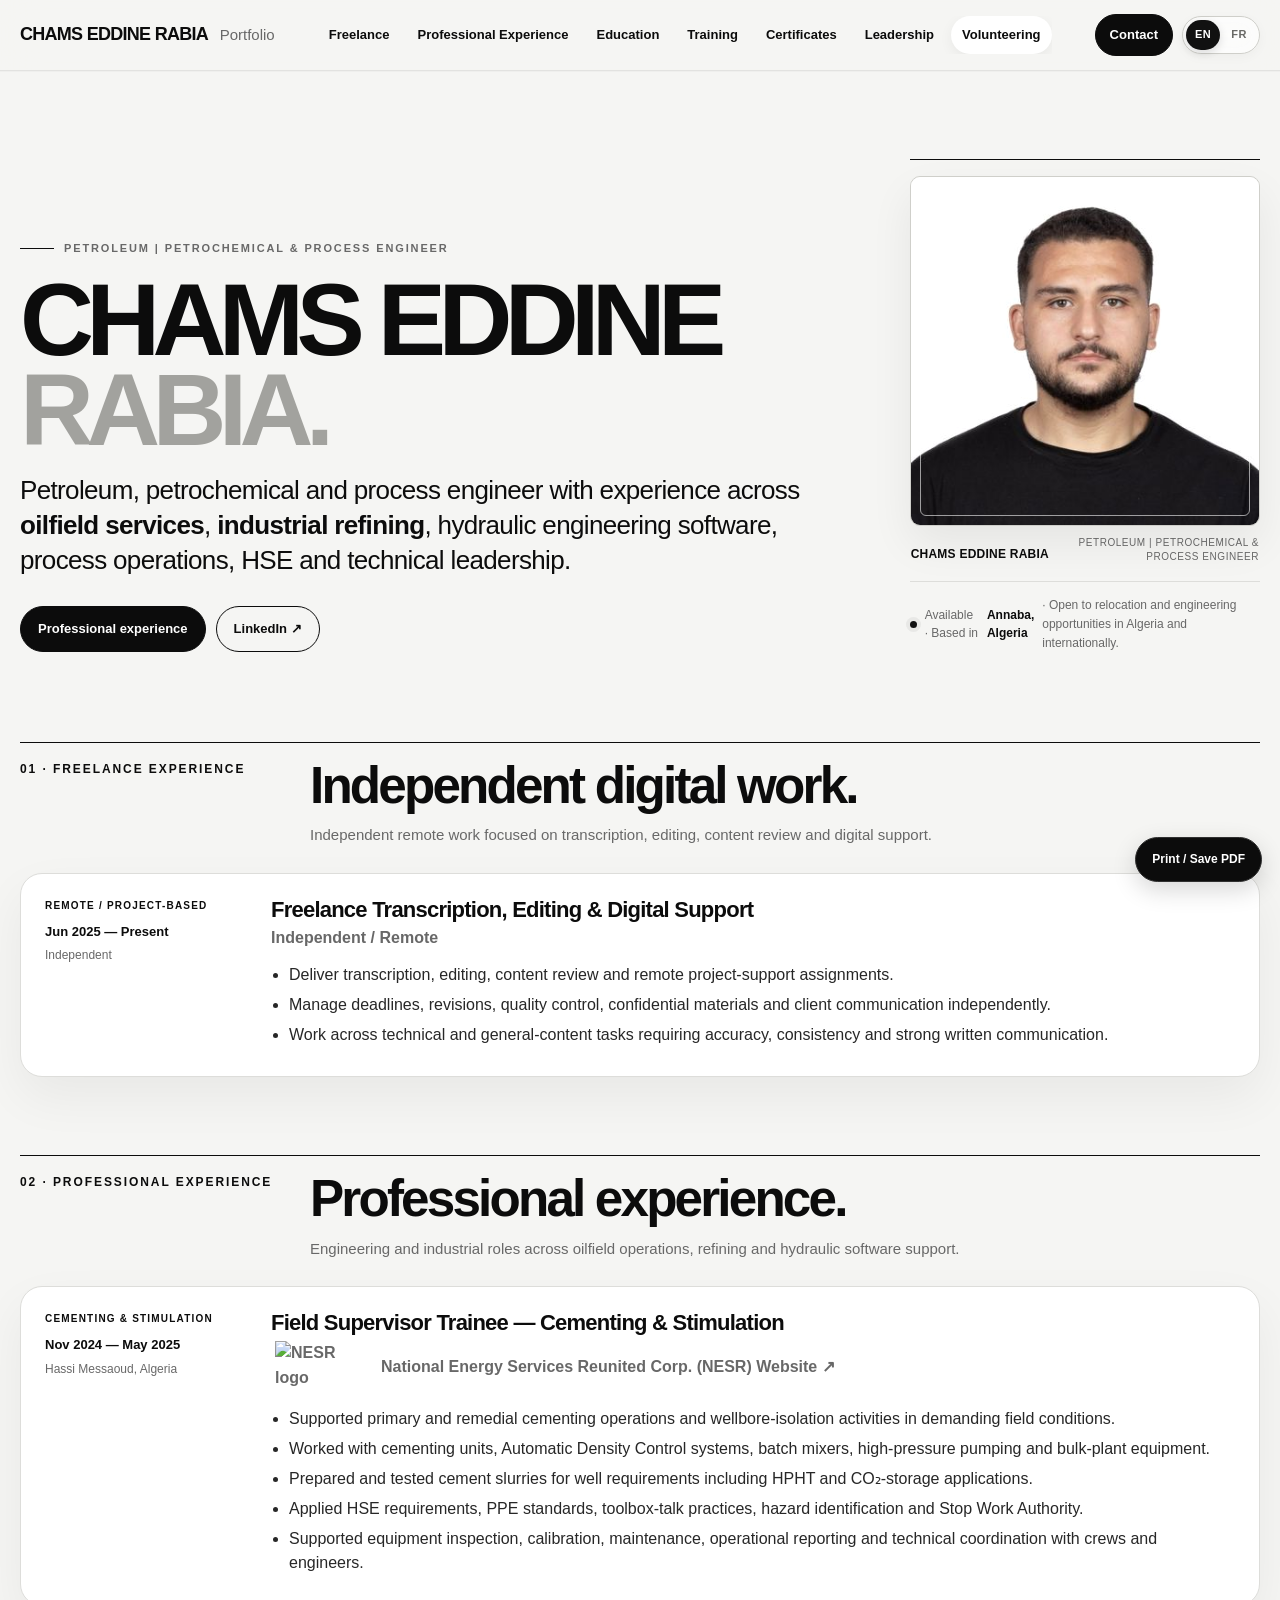
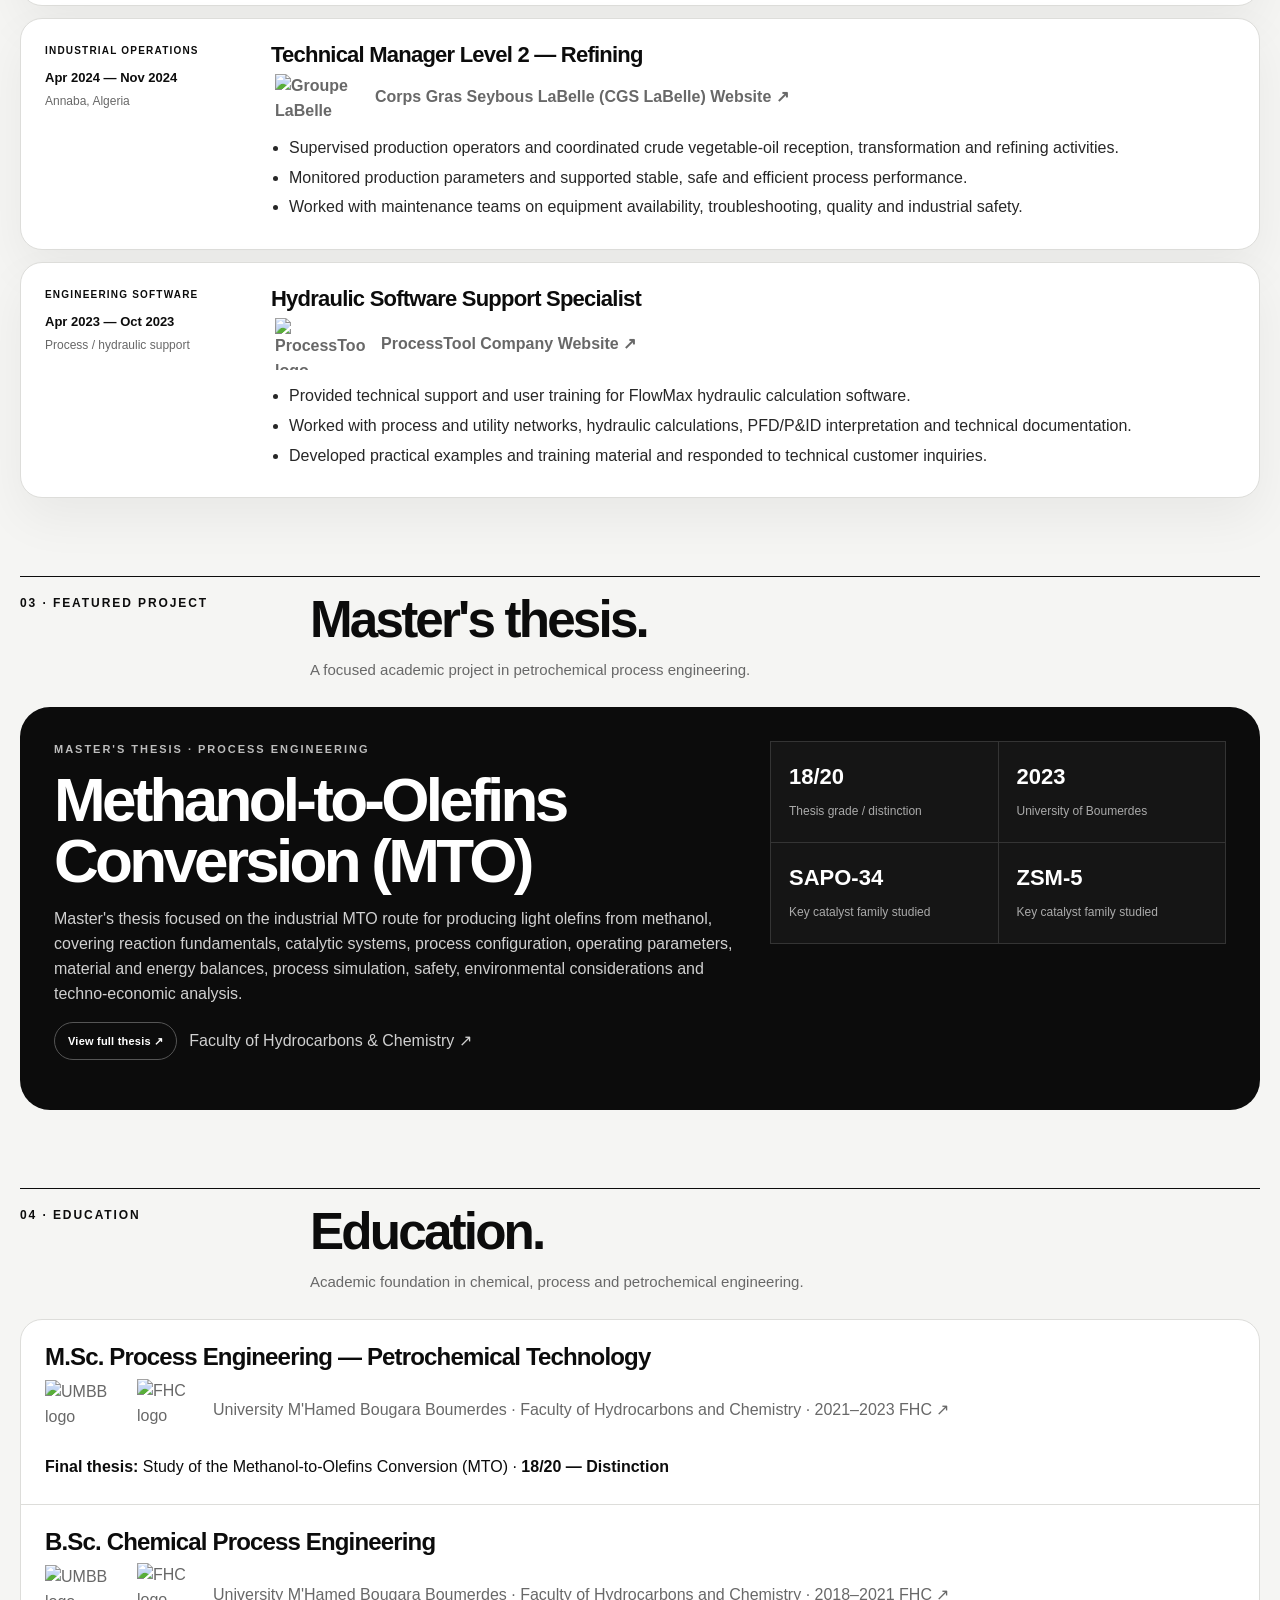
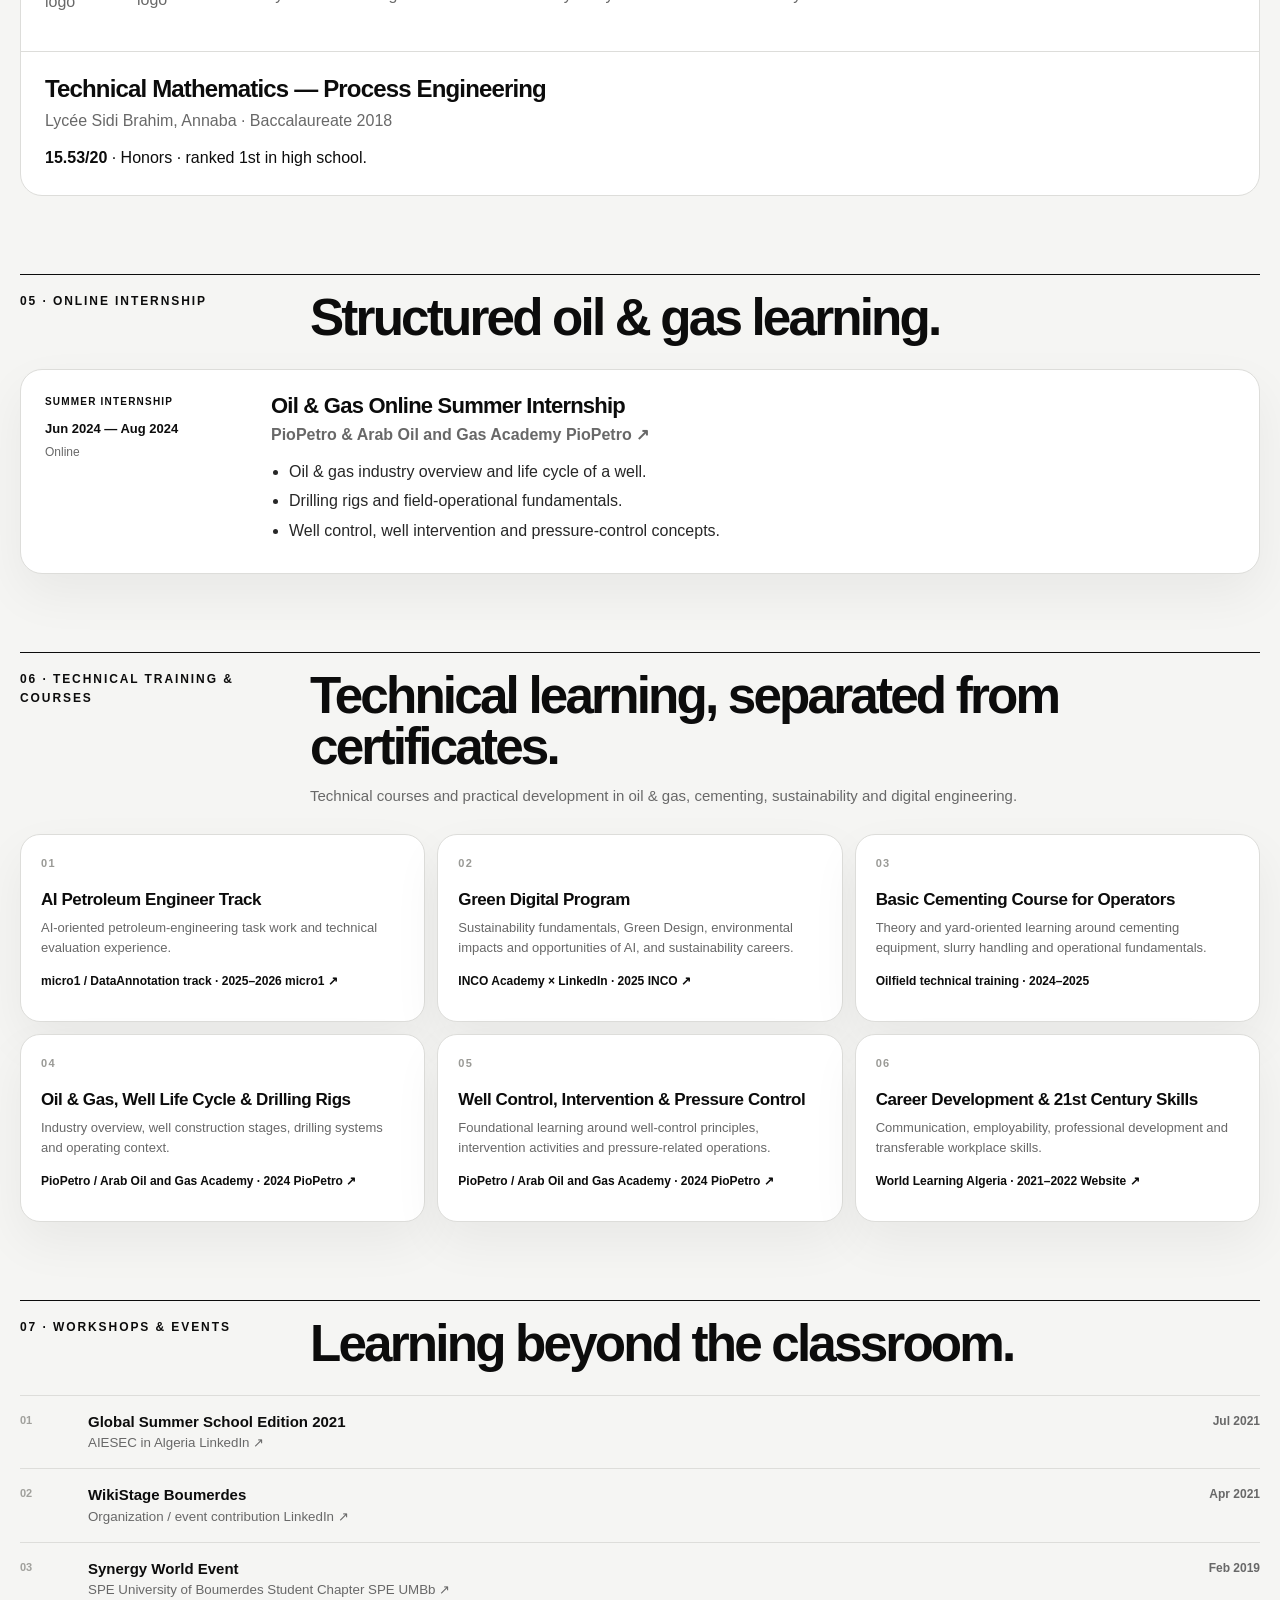
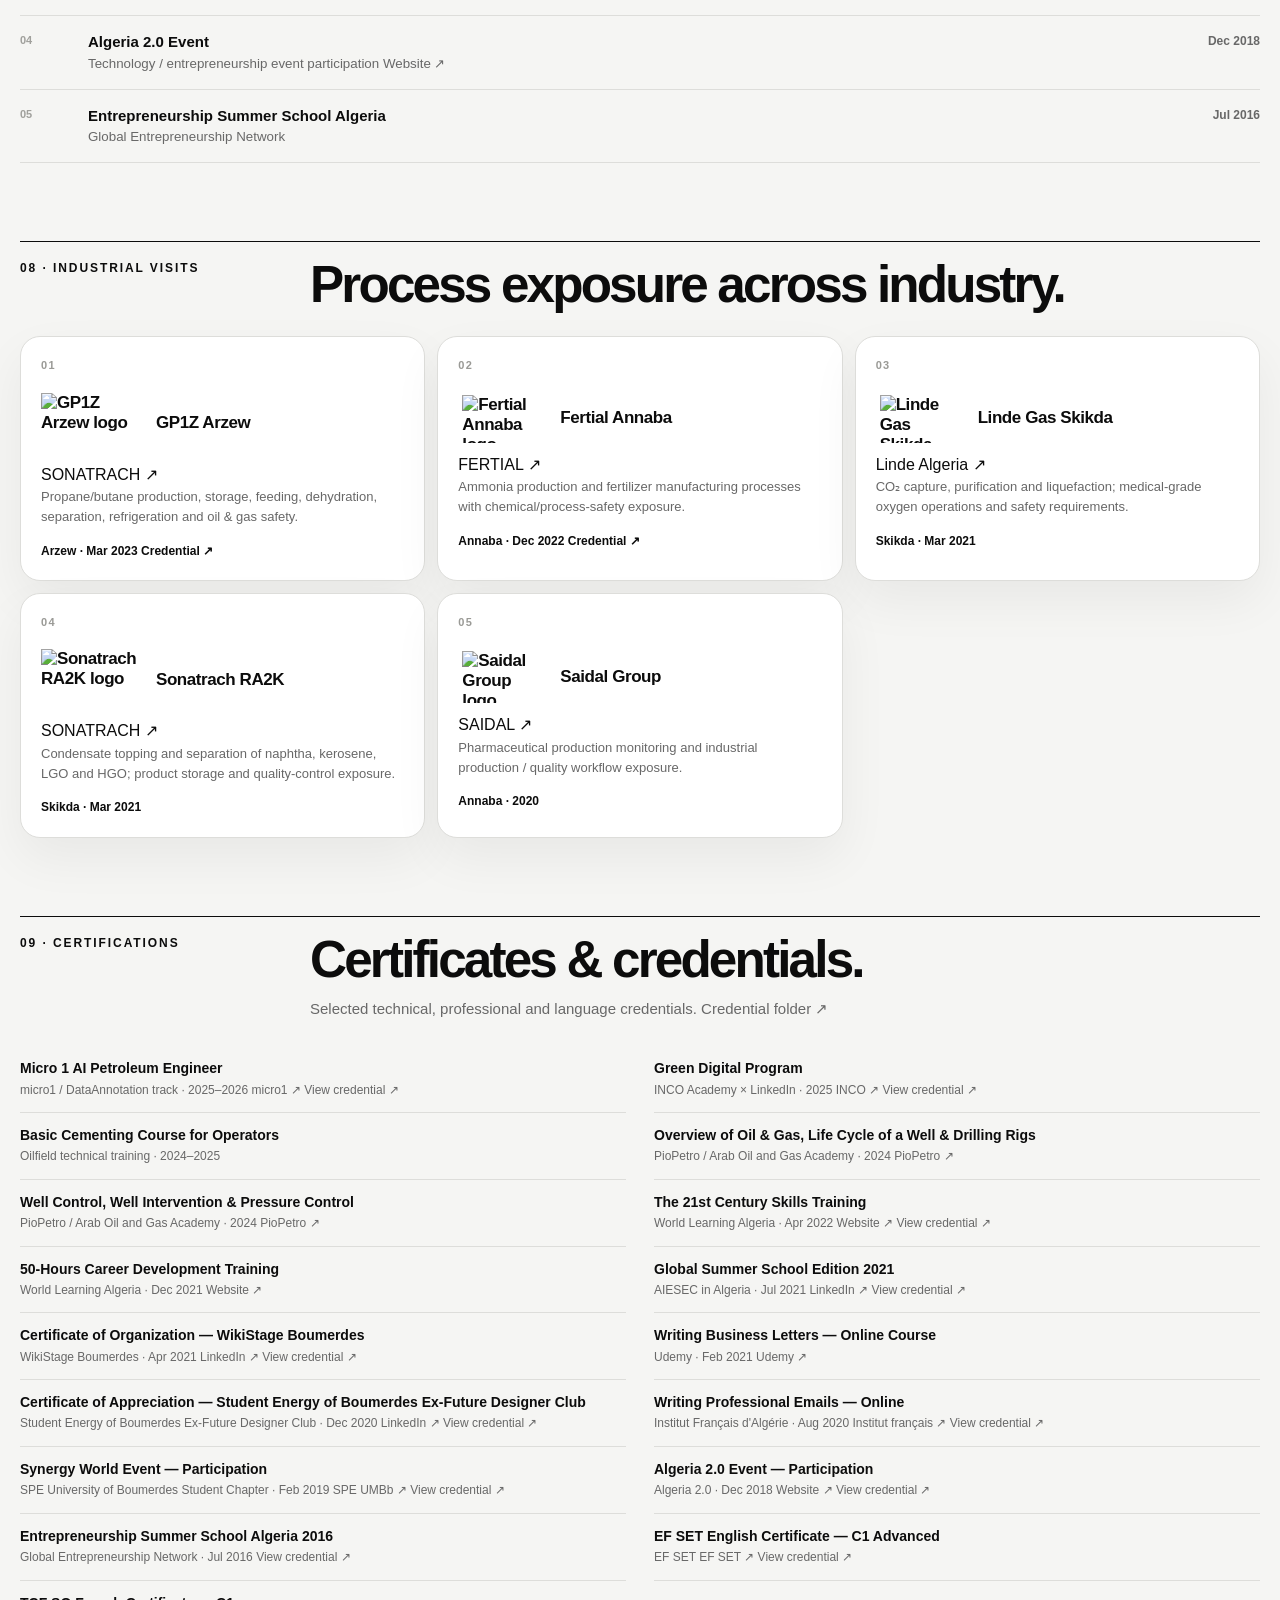
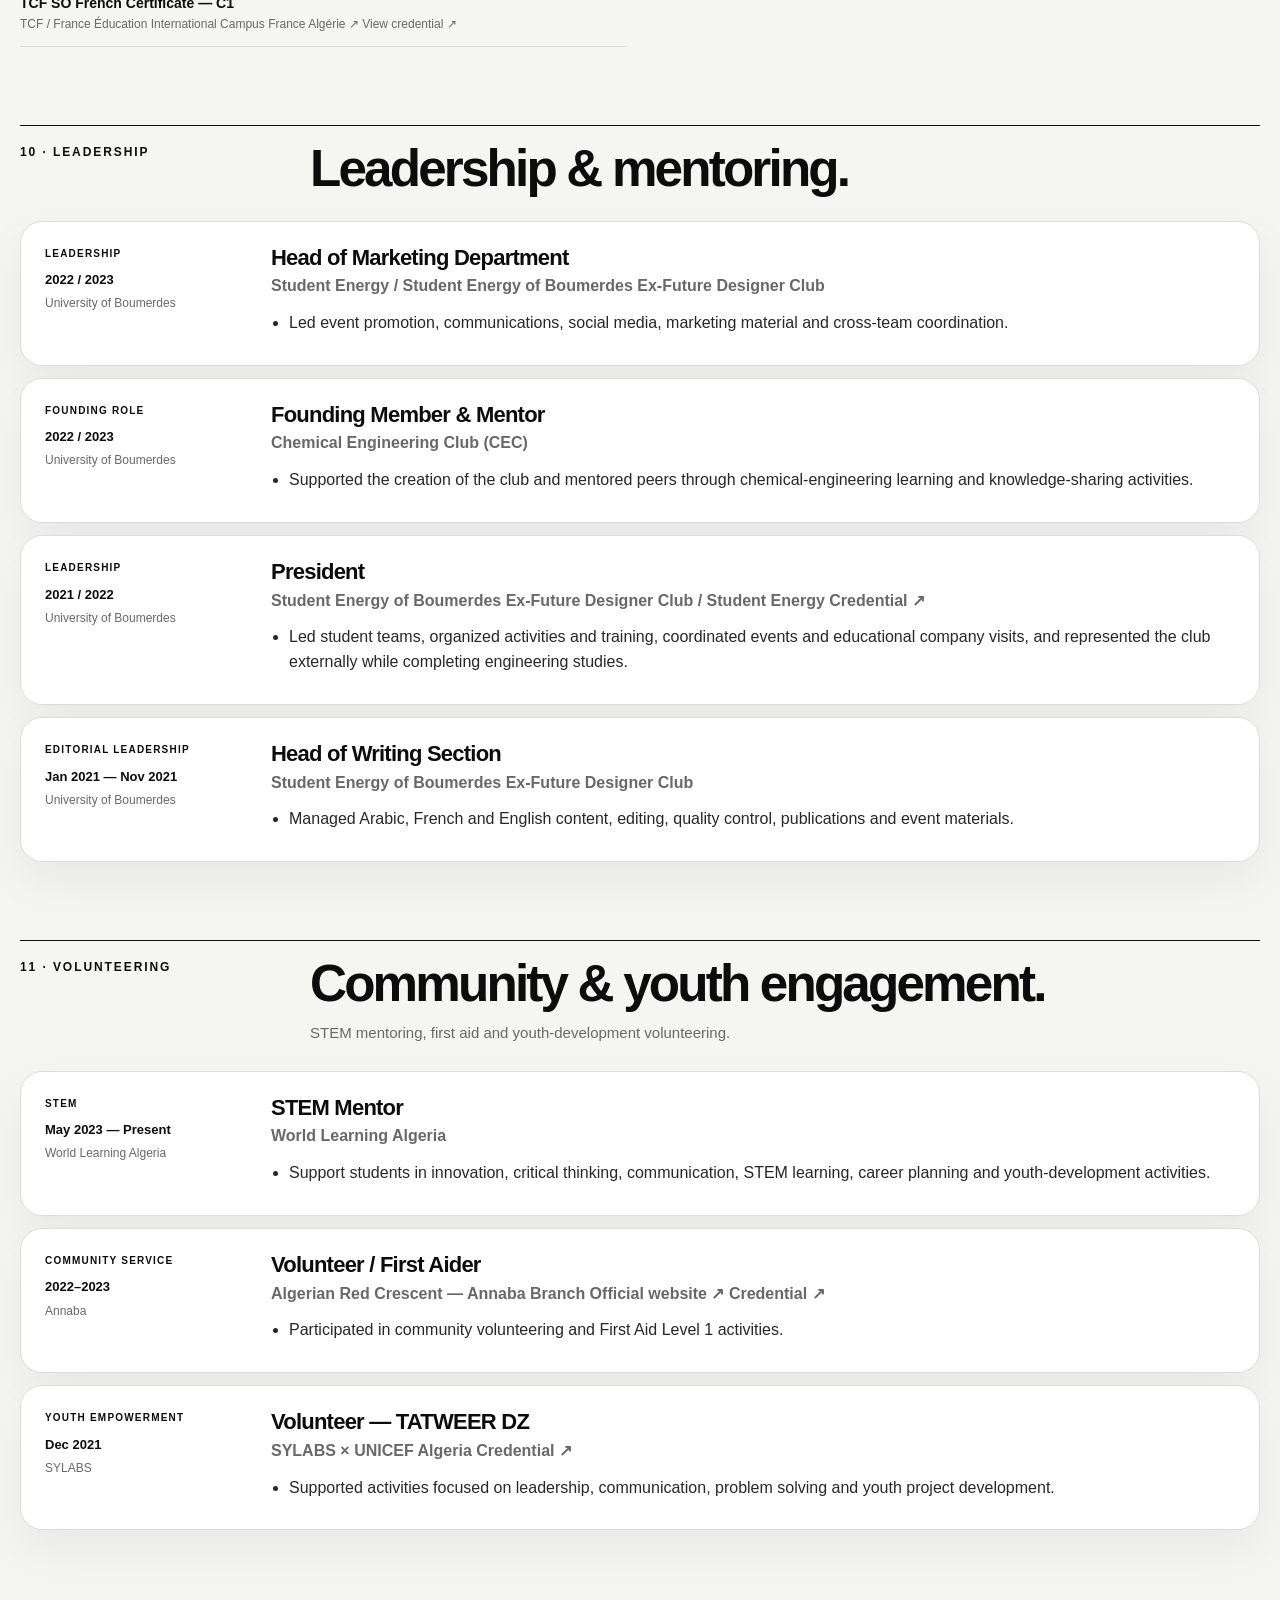
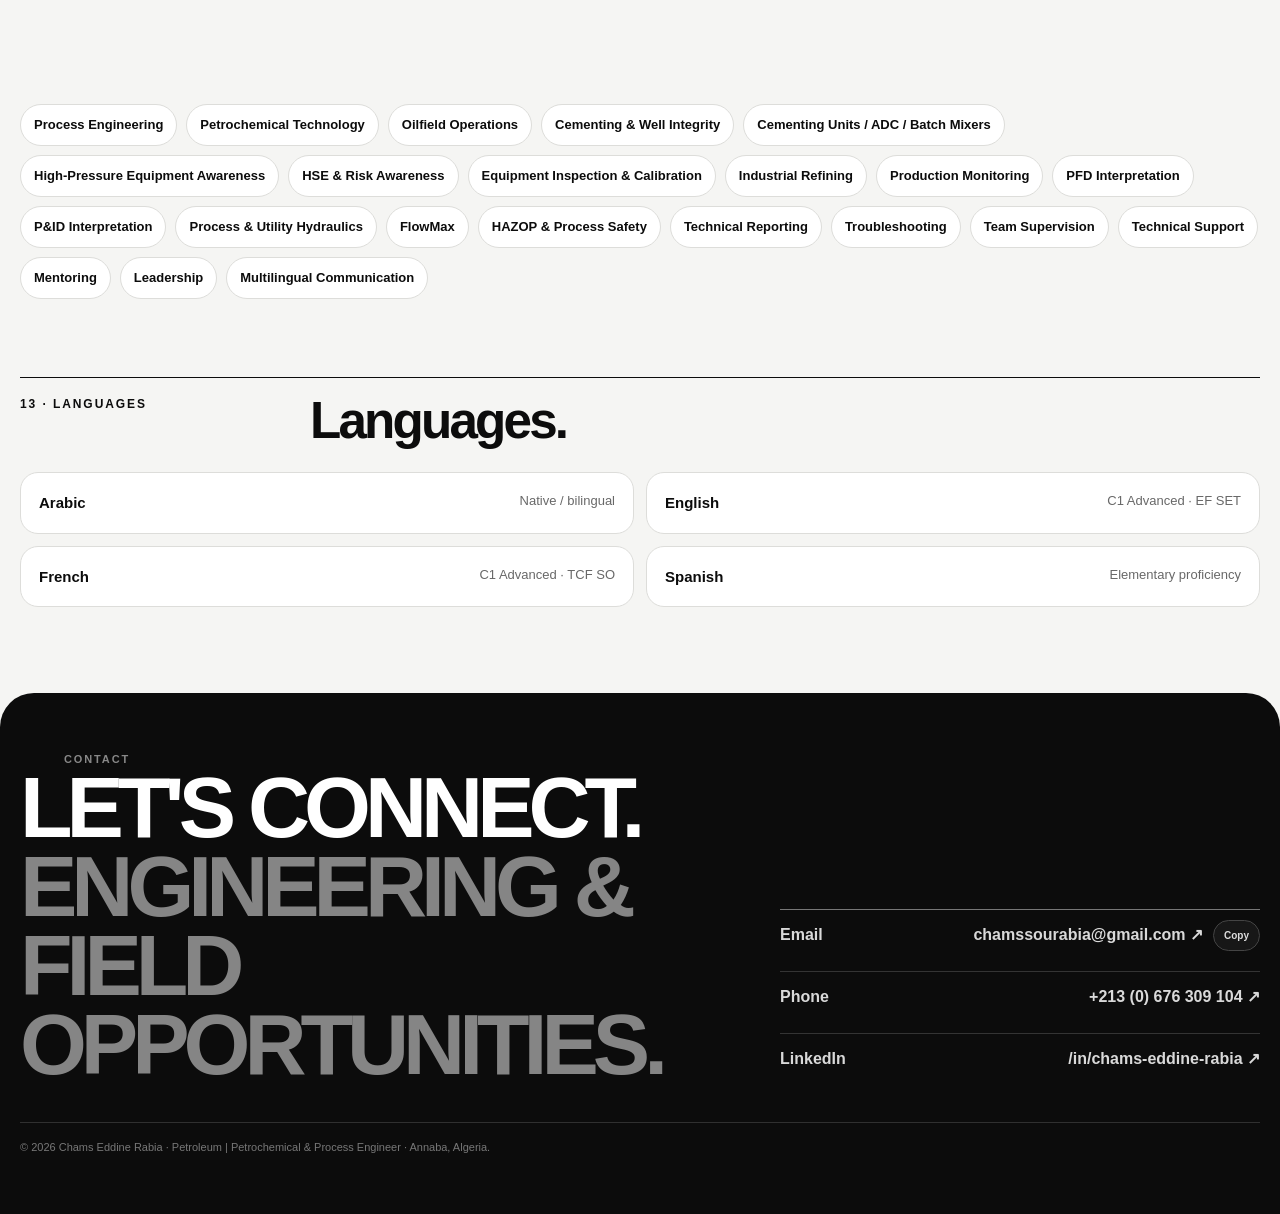
==== commit b125f80a: "Bust cache for credential link upgrade" ====
--- a/index.html
+++ b/index.html
@@ -40,7 +40,7 @@
 <div id="site-root"></div>
 <script src="assets/photo.js?v=20260911-8"></script>
 <script src="enhancements.js?v=20260911-8"></script>
-<script src="upgrades.js?v=20260911-8"></script>
+<script src="upgrades.js?v=20260912-1"></script>
 <script>
 (async function(){
   const v='20260911-8';
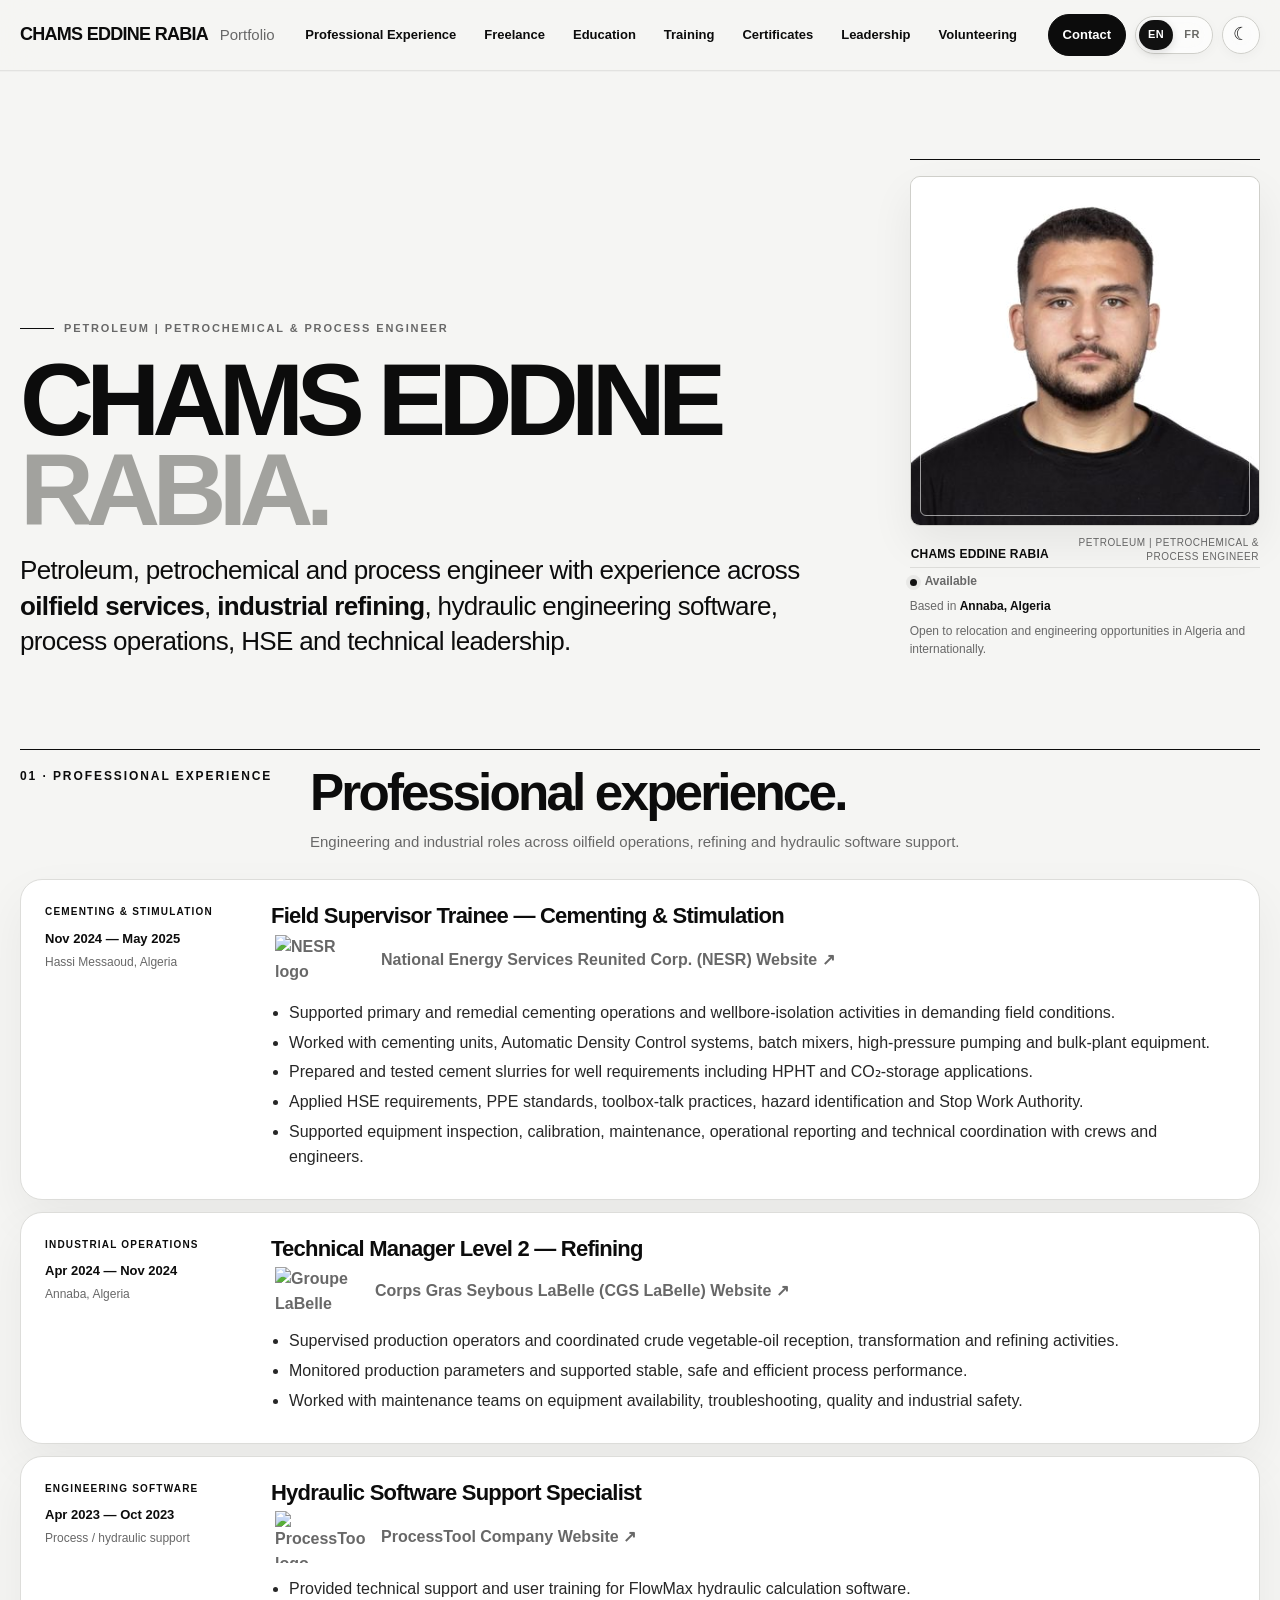
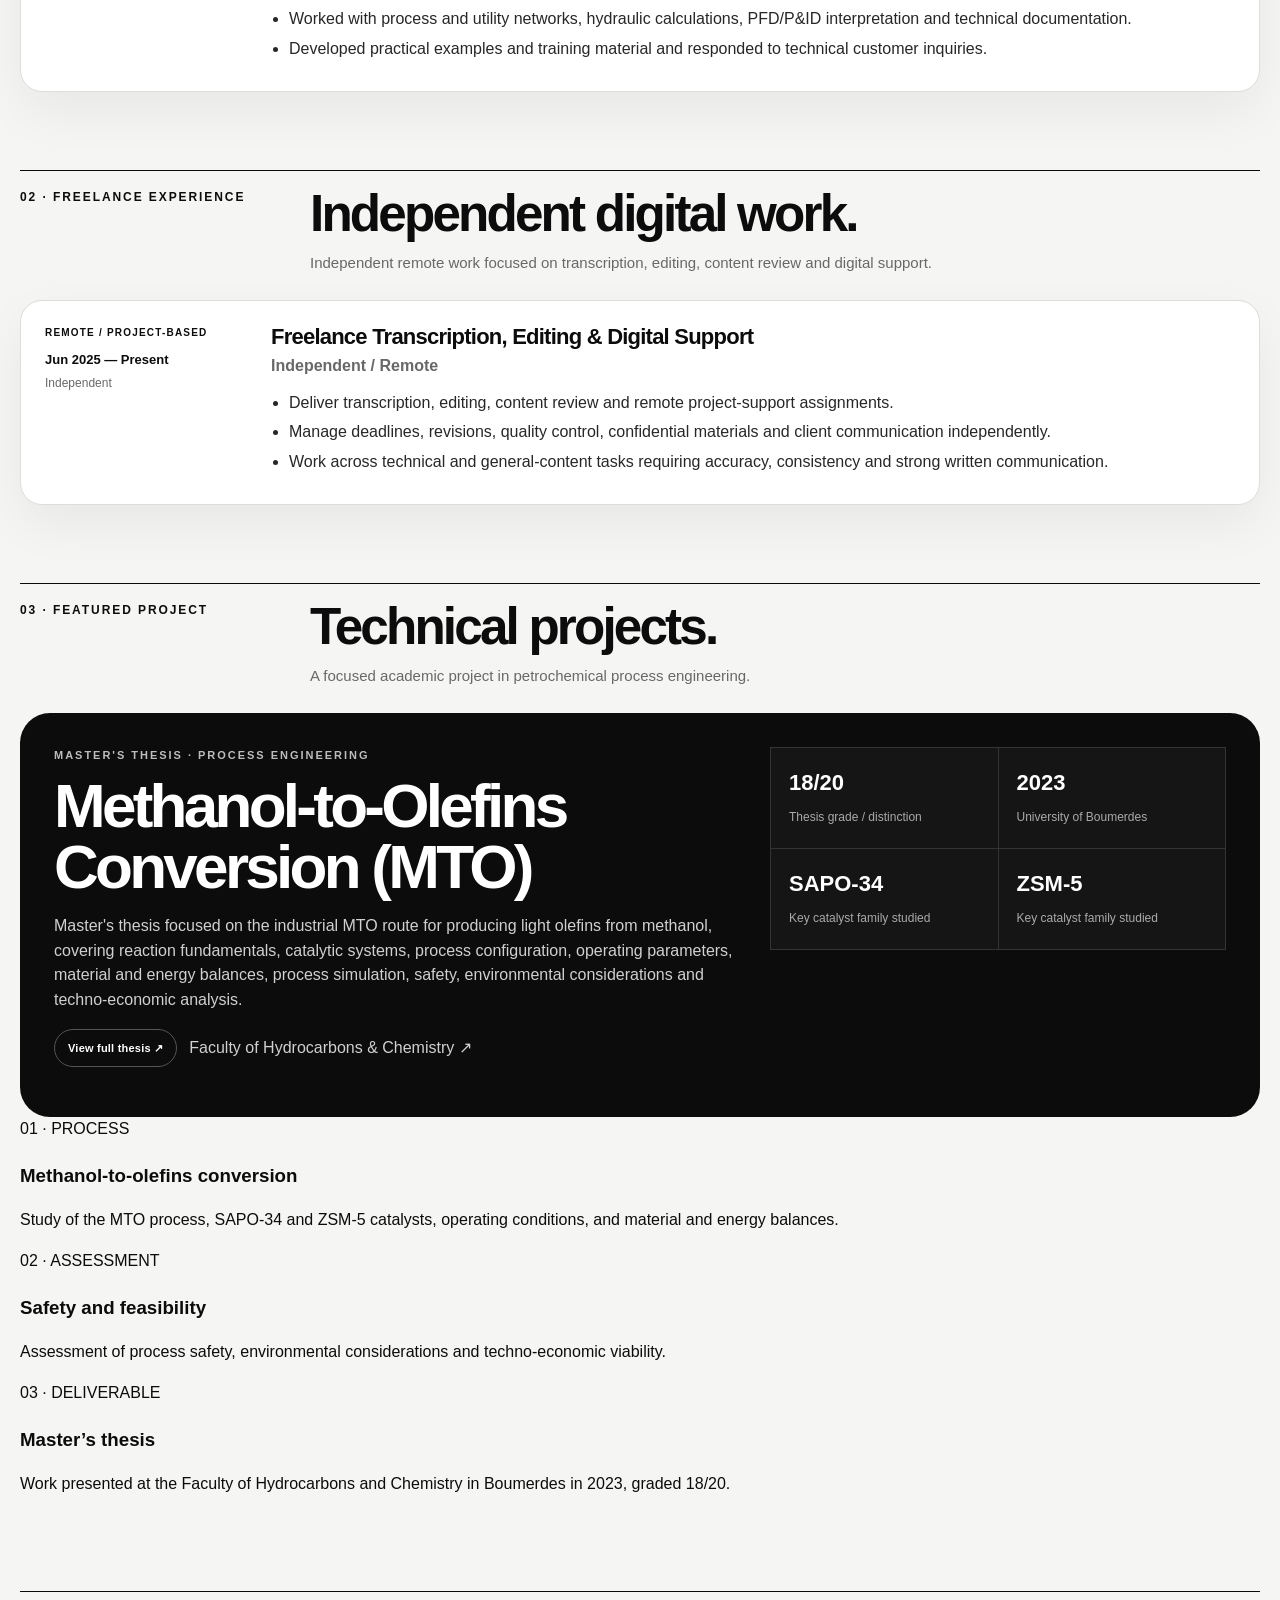
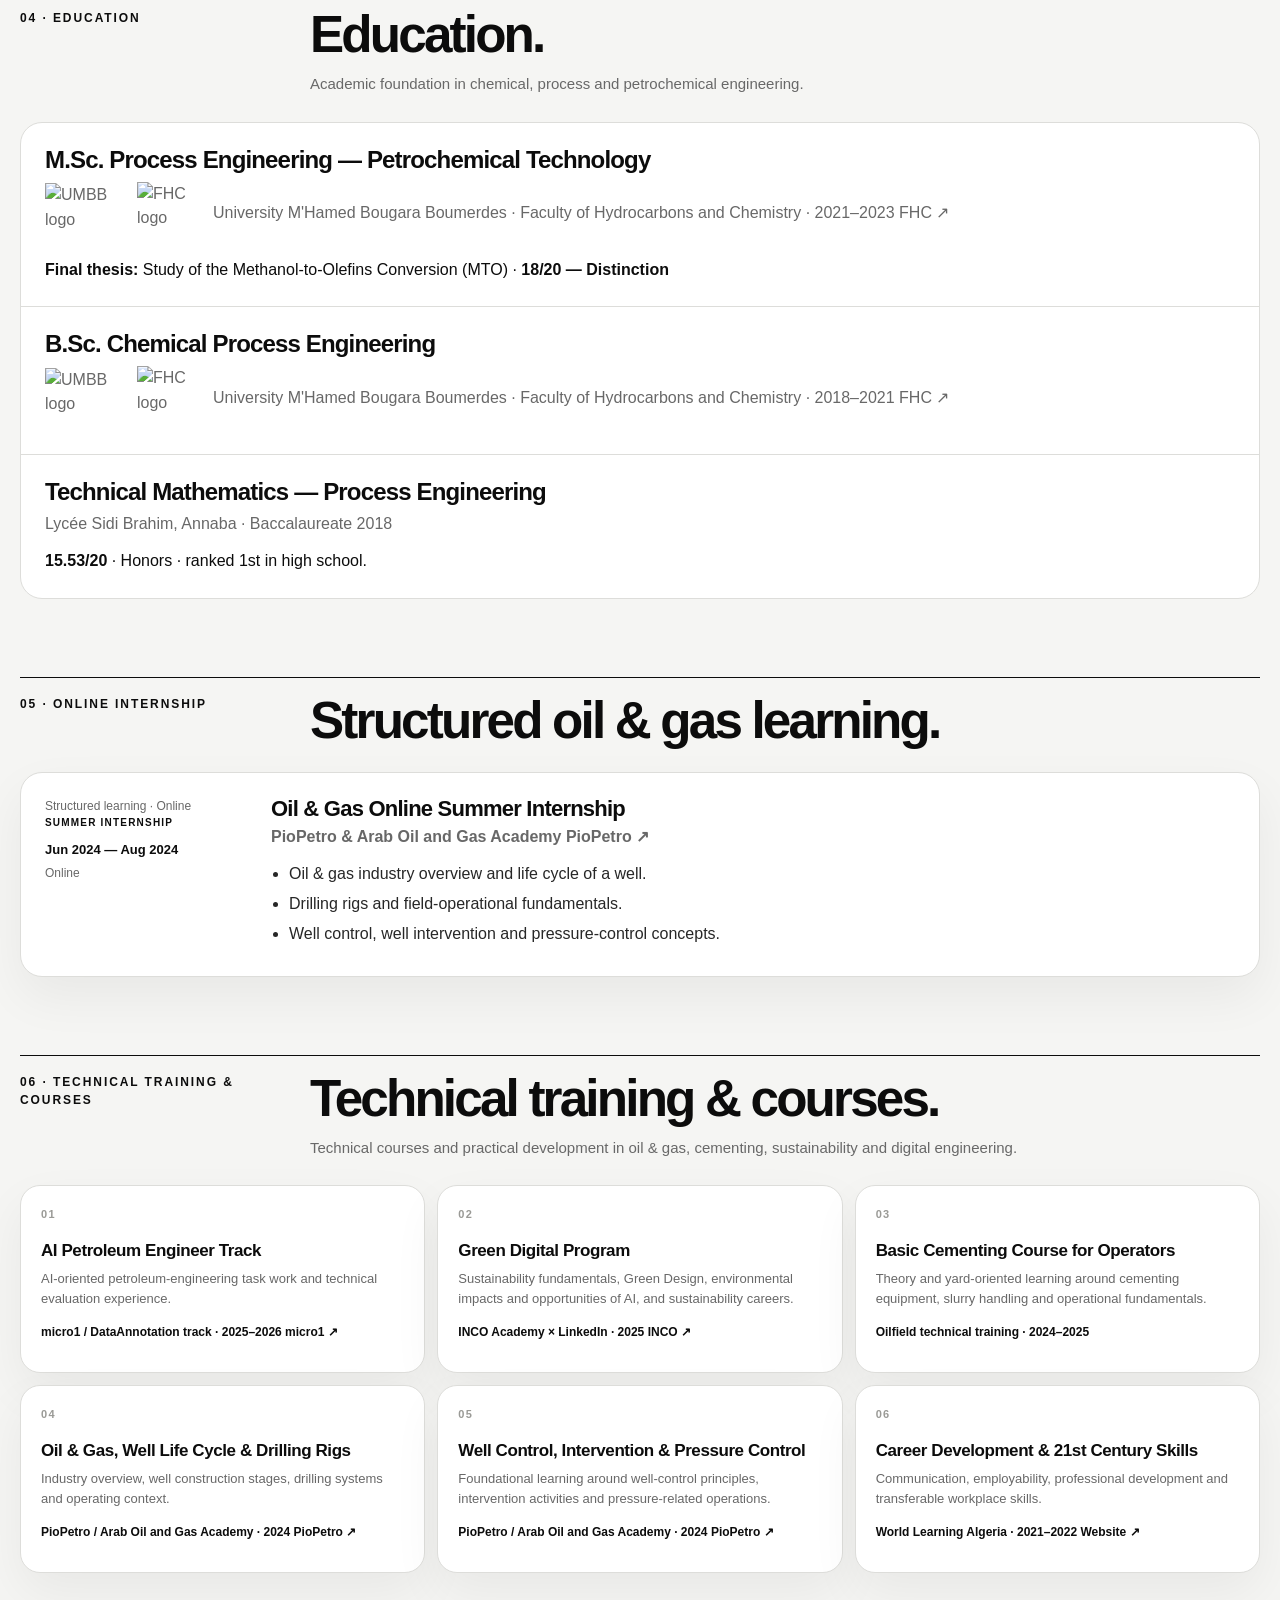
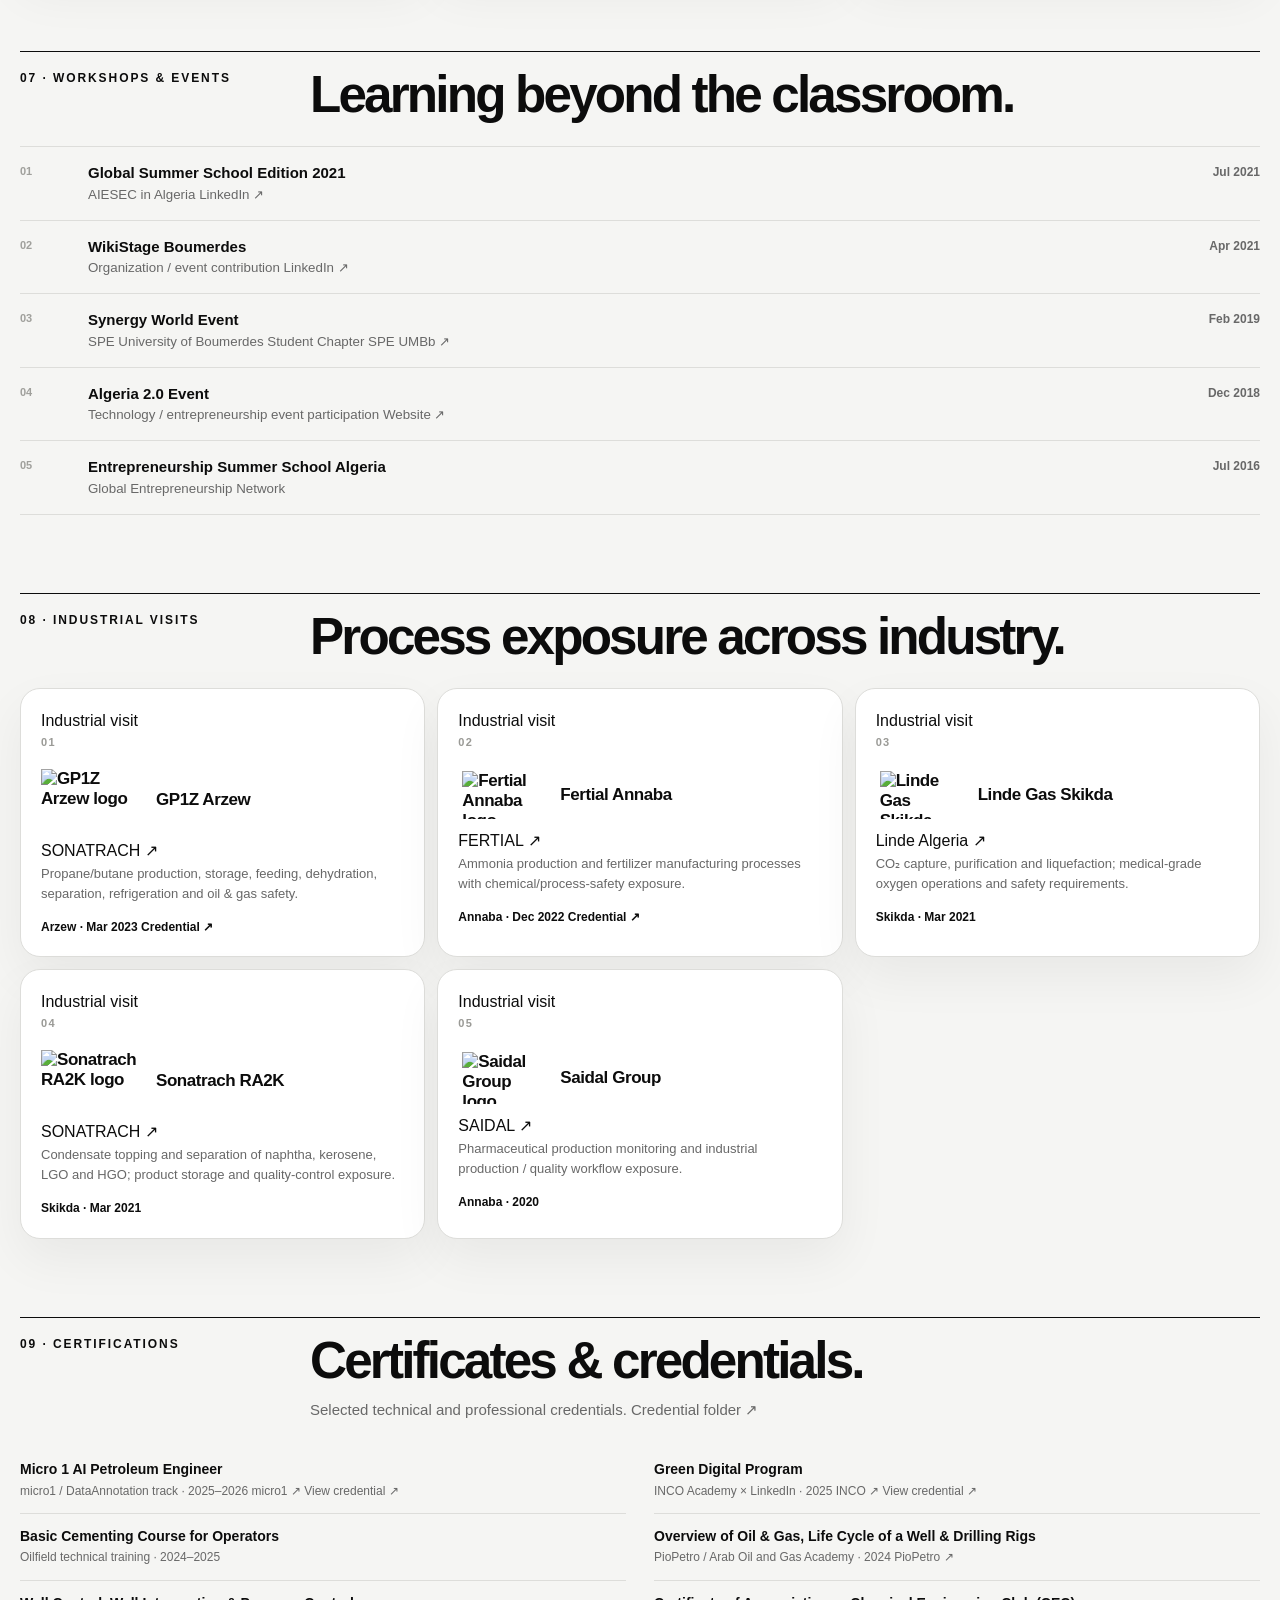
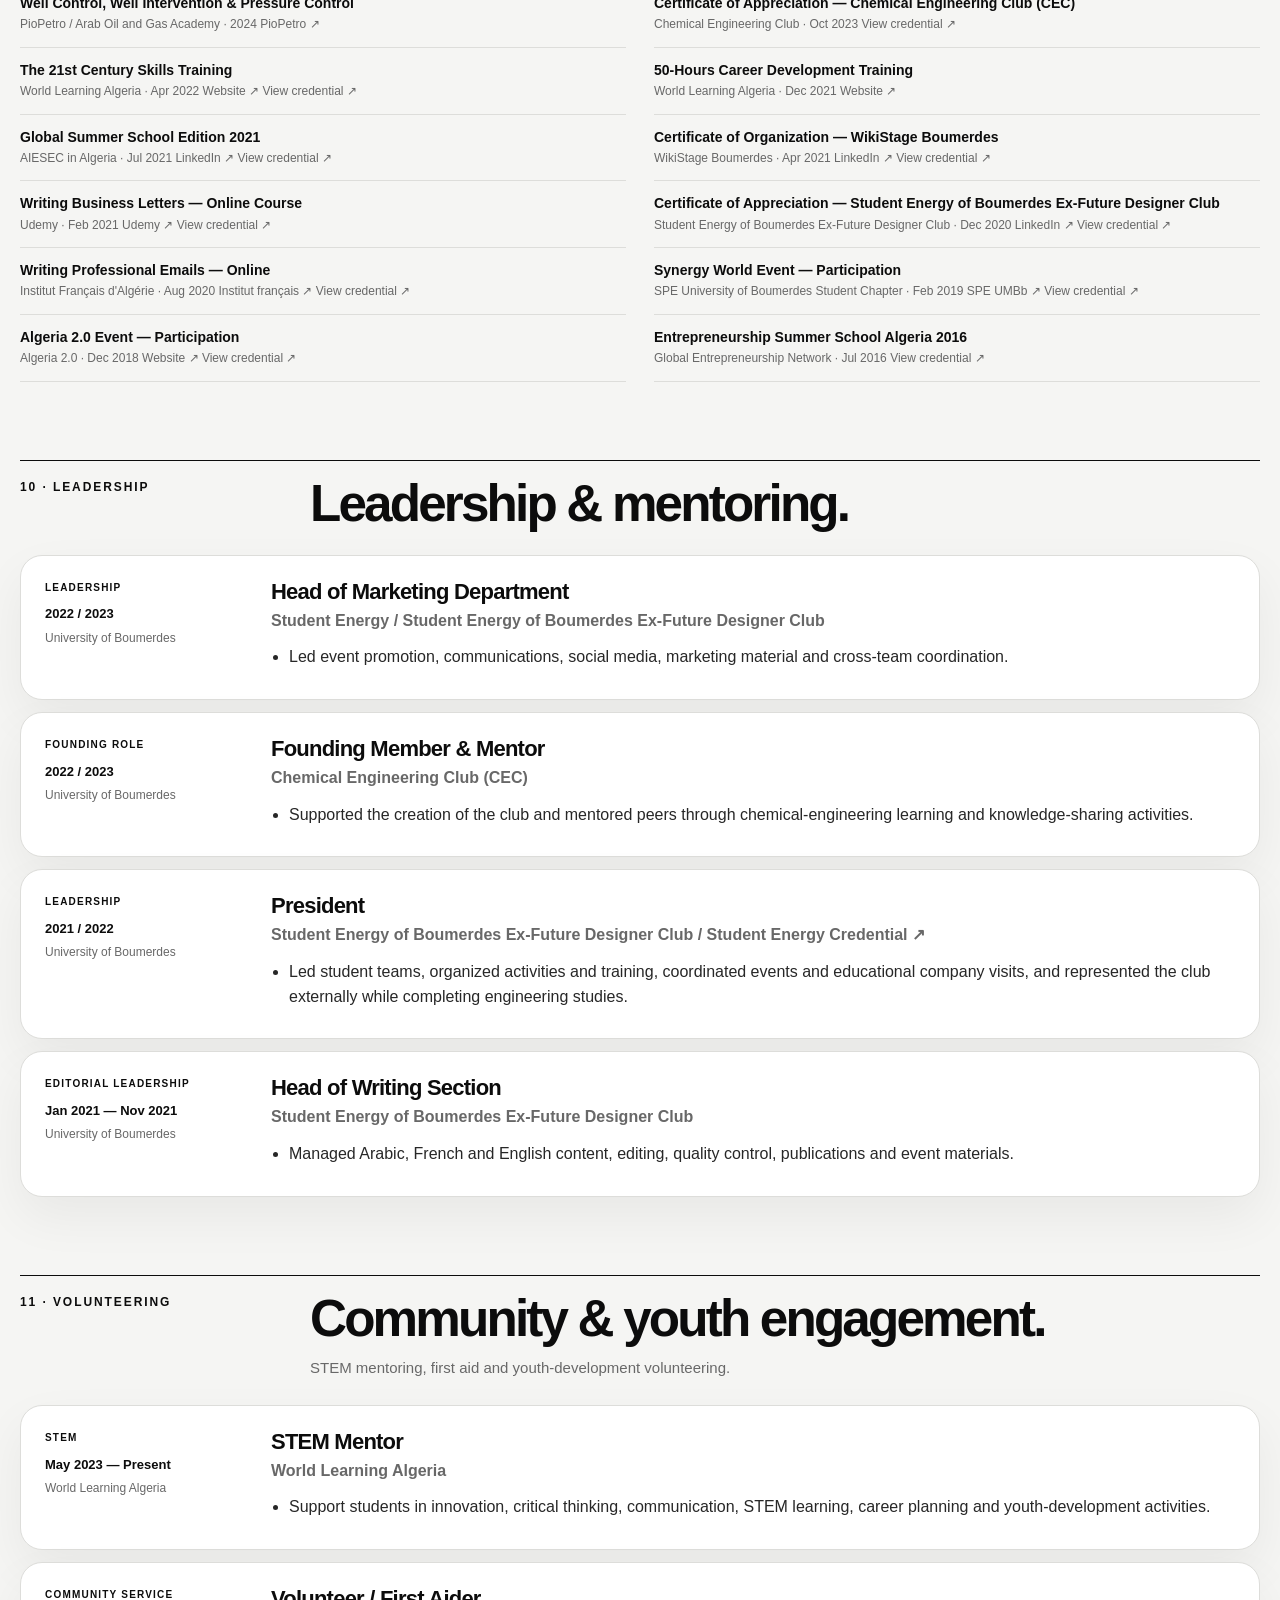
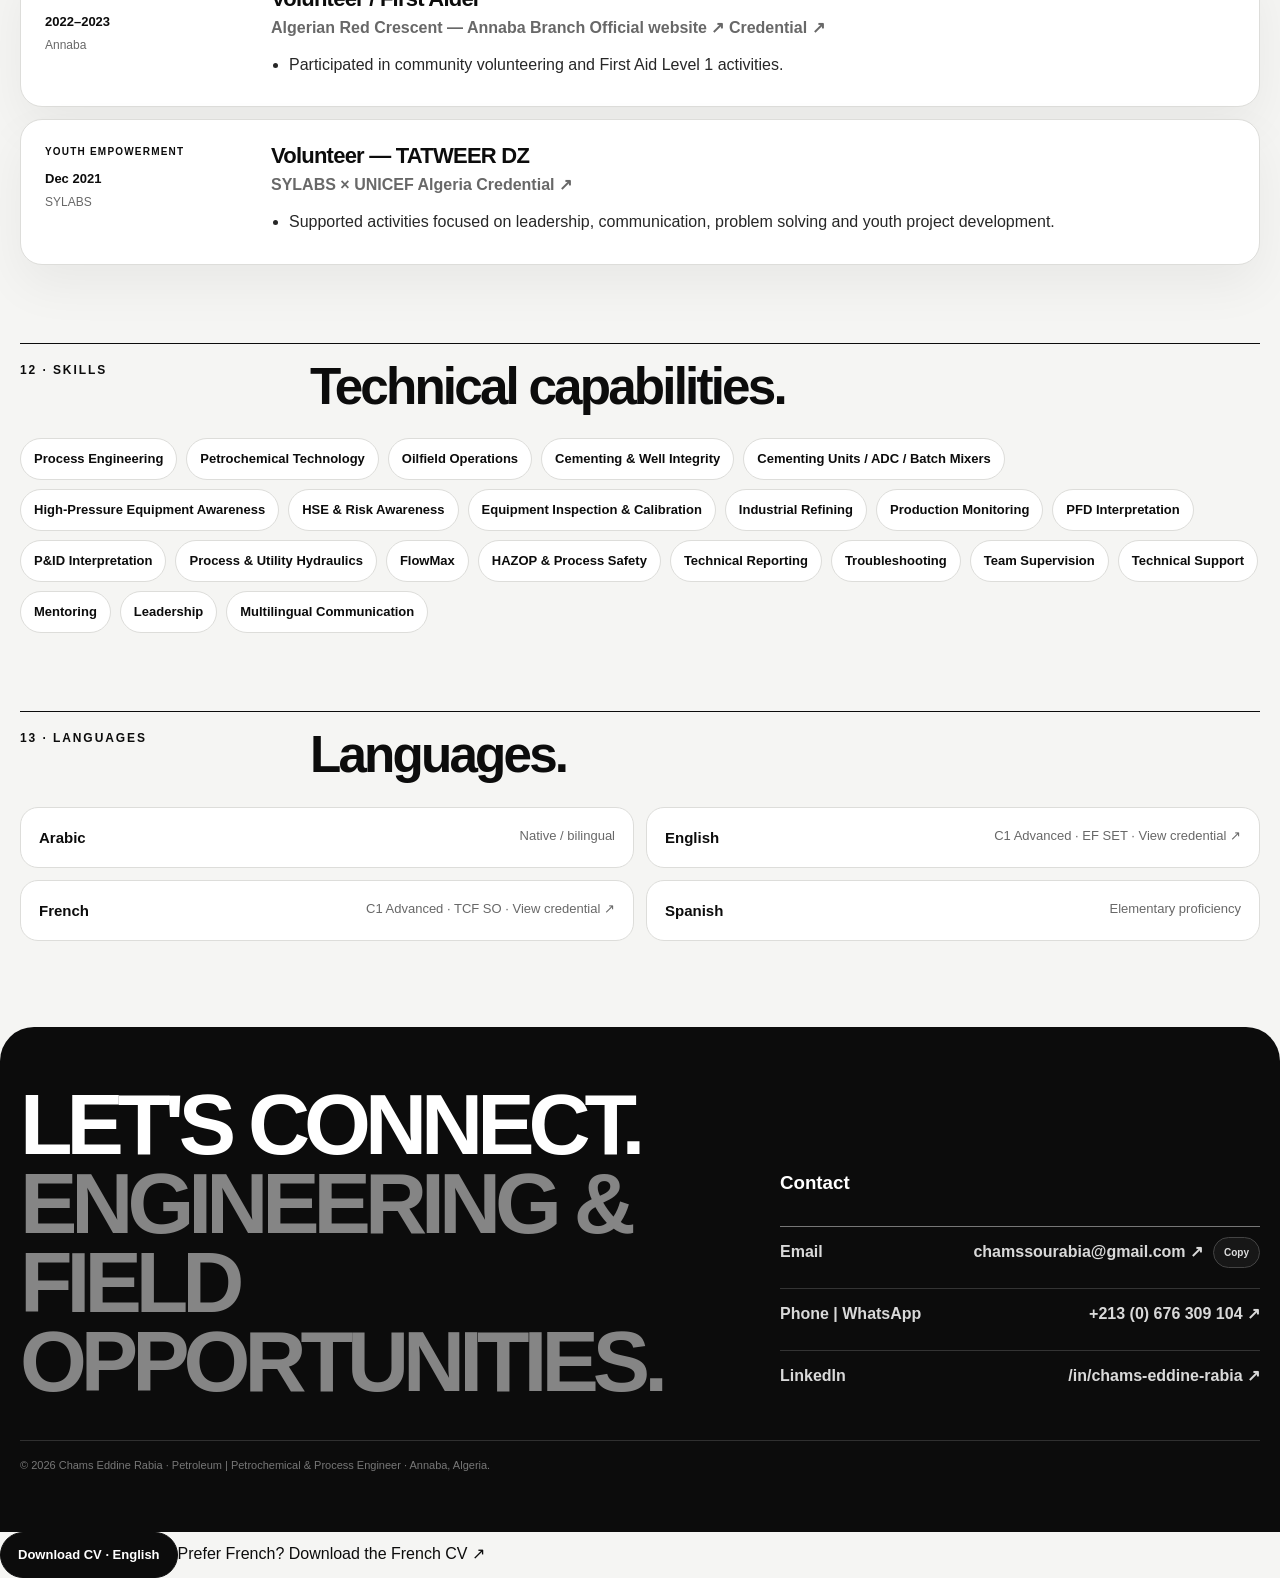
==== commit 5f9379ee: "Use cleaner portrait preview for LinkedIn sharing" ====
--- a/index.html
+++ b/index.html
@@ -13,17 +13,17 @@
 <link rel="alternate" hreflang="x-default" href="https://chamseddinerabia.github.io/portfolio/">
 <link rel="icon" href="assets/cer-favicon.svg" type="image/svg+xml">
 <meta property="og:type" content="profile">
-<meta property="og:title" content="Chams Eddine Rabia | Petroleum | Petrochemical & Process Engineer">
-<meta property="og:description" content="Engineering portfolio spanning oilfield services, refining, process engineering, hydraulics, HSE, technical support and leadership.">
+<meta property="og:title" content="Chams Eddine Rabia | Engineering Portfolio">
+<meta property="og:description" content="Professional experience, technical projects and CVs in English and French.">
 <meta property="og:url" content="https://chamseddinerabia.github.io/portfolio/en/">
-<meta property="og:image" content="https://chamseddinerabia.github.io/portfolio/assets/social/chams-eddine-rabia-og.jpg">
-<meta property="og:image:width" content="1200">
-<meta property="og:image:height" content="630">
+<meta property="og:image" content="https://chamseddinerabia.github.io/portfolio/assets/social/chams-eddine-rabia-linkedin-v2.jpg">
+<meta property="og:image:width" content="1730">
+<meta property="og:image:height" content="909">
 <meta property="og:locale" content="en_US">
 <meta name="twitter:card" content="summary_large_image">
 <meta name="twitter:title" content="Chams Eddine Rabia | Engineering Portfolio">
-<meta name="twitter:description" content="Petroleum | Petrochemical & Process Engineer · Annaba, Algeria">
-<meta name="twitter:image" content="https://chamseddinerabia.github.io/portfolio/assets/social/chams-eddine-rabia-og.jpg">
+<meta name="twitter:description" content="Professional experience, technical projects and CVs in English and French.">
+<meta name="twitter:image" content="https://chamseddinerabia.github.io/portfolio/assets/social/chams-eddine-rabia-linkedin-v2.jpg">
 <link rel="stylesheet" href="styles.css?v=20260911-8">
 <link rel="stylesheet" href="enhancements.css?v=20260911-8">
 <link rel="stylesheet" href="assets/logos/logos.css?v=20260911-8">
@@ -31,7 +31,7 @@
 <link rel="stylesheet" href="upgrades.css?v=20260911-8">
 <link rel="stylesheet" href="upgrades-fix.css?v=20260911-8">
 <script type="application/ld+json">
-{"@context":"https://schema.org","@type":"ProfilePage","mainEntity":{"@type":"Person","name":"Chams Eddine Rabia","url":"https://chamseddinerabia.github.io/portfolio/","image":"https://chamseddinerabia.github.io/portfolio/assets/social/chams-eddine-rabia-og.jpg","jobTitle":"Petroleum | Petrochemical & Process Engineer","address":{"@type":"PostalAddress","addressLocality":"Annaba","addressCountry":"DZ"},"email":"mailto:chamssourabia@gmail.com","telephone":"+213676309104","sameAs":["https://www.linkedin.com/in/chams-eddine-rabia/"],"knowsAbout":["Petroleum Engineering","Petrochemical Technology","Process Engineering","Oilfield Operations","Cementing and Stimulation","Industrial Refining","Hydraulic Engineering","HSE","Technical Support"]}}
+{"@context":"https://schema.org","@type":"ProfilePage","mainEntity":{"@type":"Person","name":"Chams Eddine Rabia","url":"https://chamseddinerabia.github.io/portfolio/","image":"https://chamseddinerabia.github.io/portfolio/assets/social/chams-eddine-rabia-linkedin-v2.jpg","jobTitle":"Petroleum | Petrochemical & Process Engineer","address":{"@type":"PostalAddress","addressLocality":"Annaba","addressCountry":"DZ"},"email":"mailto:chamssourabia@gmail.com","telephone":"+213676309104","sameAs":["https://www.linkedin.com/in/chams-eddine-rabia/"],"knowsAbout":["Petroleum Engineering","Petrochemical Technology","Process Engineering","Oilfield Operations","Cementing and Stimulation","Industrial Refining","Hydraulic Engineering","HSE","Technical Support"]}}
 </script>
 </head>
 <body>
--- a/upgrades.css
+++ b/upgrades.css
@@ -1,6 +1,59 @@
-/* Portfolio finishing layer: SEO-era UI helpers, deep links, availability, copy-email */
-.skip-link{position:fixed;left:14px;top:10px;z-index:9999;transform:translateY(-160%);background:#111;color:#fff;border-radius:999px;padding:10px 14px;font:800 12px Arial,sans-serif}.skip-link:focus{transform:none}.availability{display:flex!important;align-items:center;gap:8px}.availability::before{content:"";width:7px;height:7px;flex:0 0 7px;border-radius:50%;background:#111;box-shadow:0 0 0 4px rgba(0,0,0,.055)}.project-link-row{display:flex;flex-wrap:wrap;align-items:center;gap:12px}.project-proof-link{display:inline-flex;align-items:center;justify-content:center;min-height:38px;padding:0 13px;border:1px solid #555;border-radius:999px;color:#fff!important;font-size:11px;font-weight:900;letter-spacing:.02em}.project-proof-link:hover{background:#fff;color:#111!important;opacity:1}.section-head{position:relative}.deep-link{position:absolute;right:0;top:12px;width:31px;height:31px;display:flex;align-items:center;justify-content:center;border:1px solid var(--line);border-radius:999px;background:#fff;font-size:13px;font-weight:900;opacity:0;color:#777;transition:opacity .2s ease,color .2s ease,border-color .2s ease}.section-head:hover .deep-link,.deep-link:focus{opacity:1;color:#111;border-color:#aaa}.copy-email{margin-left:auto;border:1px solid #444;background:#171717;color:#ddd;border-radius:999px;padding:7px 10px;font-size:10px;font-weight:850;cursor:pointer;white-space:nowrap}.copy-email:hover{background:#fff;color:#111}.copy-toast{position:fixed;left:50%;bottom:24px;z-index:9999;transform:translate(-50%,18px);background:#111;color:#fff;border-radius:999px;padding:10px 14px;font:800 11px Arial,sans-serif;opacity:0;pointer-events:none;transition:.2s ease}.copy-toast.show{opacity:1;transform:translate(-50%,0)}
-@media(max-width:760px){.deep-link{opacity:1;top:9px}.section-head{padding-right:38px}.project-link-row{align-items:stretch}.copy-email{padding:7px 9px}.availability{line-height:1.45}}
+/* Portfolio finishing layer: SEO-era UI helpers, deep links, availability, copy-email, theme */
+.skip-link{position:fixed;left:14px;top:10px;z-index:9999;transform:translateY(-160%);background:#111;color:#fff;border-radius:999px;padding:10px 14px;font:800 12px Arial,sans-serif}.skip-link:focus{transform:none}.portrait-card{margin-bottom:4px}.status{padding-top:4px}.availability{display:grid!important;gap:6px}.availability::before{content:none!important}.availability-line{display:block}.availability-state{font-weight:800}.availability-state::before{content:"";display:inline-block;width:7px;height:7px;margin-right:8px;vertical-align:middle;border-radius:50%;background:#111;box-shadow:0 0 0 4px rgba(0,0,0,.055)}.project-link-row{display:flex;flex-wrap:wrap;align-items:center;gap:12px}.project-proof-link{display:inline-flex;align-items:center;justify-content:center;min-height:38px;padding:0 13px;border:1px solid #555;border-radius:999px;color:#fff!important;font-size:11px;font-weight:900;letter-spacing:.02em}.project-proof-link:hover{background:#fff;color:#111!important;opacity:1}.section-head{position:relative}.deep-link{position:absolute;right:0;top:12px;width:31px;height:31px;display:flex;align-items:center;justify-content:center;border:1px solid var(--line);border-radius:999px;background:#fff;font-size:13px;font-weight:900;opacity:0;color:#777;transition:opacity .2s ease,color .2s ease,border-color .2s ease}.section-head:hover .deep-link,.deep-link:focus{opacity:1;color:#111;border-color:#aaa}.copy-email{margin-left:auto;border:1px solid #444;background:#171717;color:#ddd;border-radius:999px;padding:7px 10px;font-size:10px;font-weight:850;cursor:pointer;white-space:nowrap}.copy-email:hover{background:#fff;color:#111}.copy-toast{position:fixed;left:50%;bottom:24px;z-index:9999;transform:translate(-50%,18px);background:#111;color:#fff;border-radius:999px;padding:10px 14px;font:800 11px Arial,sans-serif;opacity:0;pointer-events:none;transition:.2s ease}.copy-toast.show{opacity:1;transform:translate(-50%,0)}
+
+/* Light / dark appearance toggle */
+.theme-toggle{width:38px;height:38px;flex:0 0 38px;border:1px solid #cfcfca;border-radius:999px;background:rgba(255,255,255,.72);color:#111;display:inline-flex;align-items:center;justify-content:center;padding:0;cursor:pointer;box-shadow:0 3px 12px rgba(0,0,0,.035);backdrop-filter:blur(12px);transition:transform .2s ease,background-color .25s ease,color .25s ease,border-color .25s ease,box-shadow .25s ease}.theme-toggle:hover{transform:translateY(-1px);background:#fff;box-shadow:0 6px 18px rgba(0,0,0,.08)}.theme-toggle:focus-visible{outline:2px solid var(--ink);outline-offset:3px}.theme-icon{font-size:18px;line-height:1;transform:translateY(-1px)}
+
+html[data-theme="dark"]{color-scheme:dark;--bg:#000;--paper:#030303;--ink:#fff;--muted:#9d9d9d;--line:#1a1a1a;--soft:#050505;--accent:#fff;--shadow:0 20px 50px rgba(0,0,0,.75)}
+html[data-theme="dark"] body{background:#000;color:#fff}
+html[data-theme="dark"] .topbar{background:rgba(0,0,0,.96);border-bottom-color:#161616;box-shadow:0 1px 0 rgba(255,255,255,.018)}
+html[data-theme="dark"] .topbar::after{background:#fff}
+html[data-theme="dark"] .menu a:hover,html[data-theme="dark"] .menu a.is-active{background:#090909;color:#fff}
+html[data-theme="dark"] .header-cta,html[data-theme="dark"] .btn.primary{background:#fff;color:#000;border-color:#fff}
+html[data-theme="dark"] .btn.light{border-color:#2c2c2c;color:#fff}
+html[data-theme="dark"] .btn.light:hover{background:#080808}
+html[data-theme="dark"] .hero h1 span{color:#5f5f5f}
+html[data-theme="dark"] .hero-copy,html[data-theme="dark"] .entry ul{color:#d0d0d0}
+html[data-theme="dark"] .entry,html[data-theme="dark"] .card,html[data-theme="dark"] .edu,html[data-theme="dark"] .language,html[data-theme="dark"] .skill{background:#030303;border-color:#1a1a1a;box-shadow:0 18px 46px rgba(0,0,0,.82)}
+html[data-theme="dark"] .entry:hover,html[data-theme="dark"] .card:hover,html[data-theme="dark"] .edu:hover,html[data-theme="dark"] .language:hover{background:#050505;border-color:#292929;box-shadow:0 24px 58px rgba(0,0,0,.92)}
+html[data-theme="dark"] .academic-row:hover{background:#050505}
+html[data-theme="dark"] .mini:hover{background:#040404}
+html[data-theme="dark"] .cert:hover strong{color:#fff}
+html[data-theme="dark"] .card:hover .index{color:#fff}
+html[data-theme="dark"] .skill:hover{background:#050505;border-color:#2d2d2d;box-shadow:0 8px 18px rgba(0,0,0,.75)}
+html[data-theme="dark"] section.block:hover .section-label{color:#ddd}
+html[data-theme="dark"] .portrait-wrap{background:#000;border-color:#202020;box-shadow:0 20px 50px rgba(0,0,0,.9)}
+html[data-theme="dark"] .portrait-wrap::after{border-color:rgba(255,255,255,.16)}
+html[data-theme="dark"] .status b{color:#fff}
+html[data-theme="dark"] .availability-state::before{background:#fff;box-shadow:0 0 0 4px rgba(255,255,255,.07)}
+html[data-theme="dark"] .language-switcher{border-color:#202020;background:rgba(0,0,0,.94);box-shadow:0 3px 12px rgba(0,0,0,.75)}
+html[data-theme="dark"] .language-switcher a{color:#969696}
+html[data-theme="dark"] .language-switcher a:hover{background:#090909;color:#fff}
+html[data-theme="dark"] .language-switcher a.is-active{background:#fff;color:#000;box-shadow:none}
+html[data-theme="dark"] .theme-toggle{border-color:#202020;background:#000;color:#fff;box-shadow:0 3px 12px rgba(0,0,0,.8)}
+html[data-theme="dark"] .theme-toggle:hover{background:#080808;border-color:#333;box-shadow:0 6px 18px rgba(0,0,0,.9)}
+html[data-theme="dark"] .deep-link{background:#000;border-color:#202020;color:#8f8f8f}
+html[data-theme="dark"] .deep-link:hover,html[data-theme="dark"] .deep-link:focus{color:#fff;border-color:#444}
+html[data-theme="dark"] .project{background:#000;color:#fff;border:1px solid #161616}
+html[data-theme="dark"] .project-facts{background:#171717;border-color:#171717}
+html[data-theme="dark"] .project-facts div{background:#020202}
+html[data-theme="dark"] .project-facts div:hover{background:#070707}
+html[data-theme="dark"] .contact{background:#000;border-top:1px solid #111}
+html[data-theme="dark"] .contact-links a{border-color:#1c1c1c;color:#d6d6d6}
+html[data-theme="dark"] .contact-links a:first-child{border-color:#333}
+html[data-theme="dark"] .footer-note{border-color:#181818;color:#777}
+html[data-theme="dark"] .print{background:#fff;color:#000;border-color:#fff}
+html[data-theme="dark"] .copy-email{background:#050505;color:#ddd;border-color:#242424}
+html[data-theme="dark"] .copy-email:hover{background:#fff;color:#000}
+html[data-theme="dark"] ::selection{background:#fff;color:#000}
+html[data-theme="dark"] a:focus-visible,html[data-theme="dark"] button:focus-visible{outline-color:#fff}
+html[data-theme="dark"] .brand-logo{background:transparent!important;border-radius:0!important;filter:drop-shadow(.6px 0 0 #fff) drop-shadow(-.6px 0 0 #fff) drop-shadow(0 .6px 0 #fff) drop-shadow(0 -.6px 0 #fff)}
+html[data-theme="dark"] .edu-logo-pair .brand-logo.edu{background:transparent!important;border-radius:0!important;filter:none!important;padding:0!important}
+html[data-theme="dark"] .visit-head .sonatrach-logo{background:transparent!important;border-radius:0!important}
+
+body,.topbar,.entry,.card,.edu,.language,.skill,.status,.language-switcher,.theme-toggle,.deep-link,.project,.contact,.portrait-wrap{transition:background-color .25s ease,color .25s ease,border-color .25s ease,box-shadow .25s ease}
+
+@media(max-width:760px){.deep-link{opacity:1;top:9px}.section-head{padding-right:38px}.project-link-row{align-items:stretch}.copy-email{padding:7px 9px}.availability{line-height:1.45}.theme-toggle{width:34px;height:34px;flex-basis:34px}.theme-icon{font-size:16px}html[data-theme="dark"] .language-switcher{background:#000}}
 @media(max-width:480px){.project-link-row a{width:100%;justify-content:center}.contact-links a:first-of-type{padding-right:66px;position:relative}.copy-email{position:absolute;right:0;top:50%;transform:translateY(-50%)}}
-@media print{.skip-link,.deep-link,.copy-email,.copy-toast{display:none!important}}
-@media(prefers-reduced-motion:reduce){.copy-toast,.deep-link{transition:none!important}}
+@media print{.skip-link,.deep-link,.copy-email,.copy-toast,.theme-toggle{display:none!important}}
+@media(prefers-reduced-motion:reduce){.copy-toast,.deep-link,.theme-toggle,body,.topbar,.entry,.card,.edu,.language,.skill,.status,.language-switcher,.project,.contact,.portrait-wrap{transition:none!important}}
